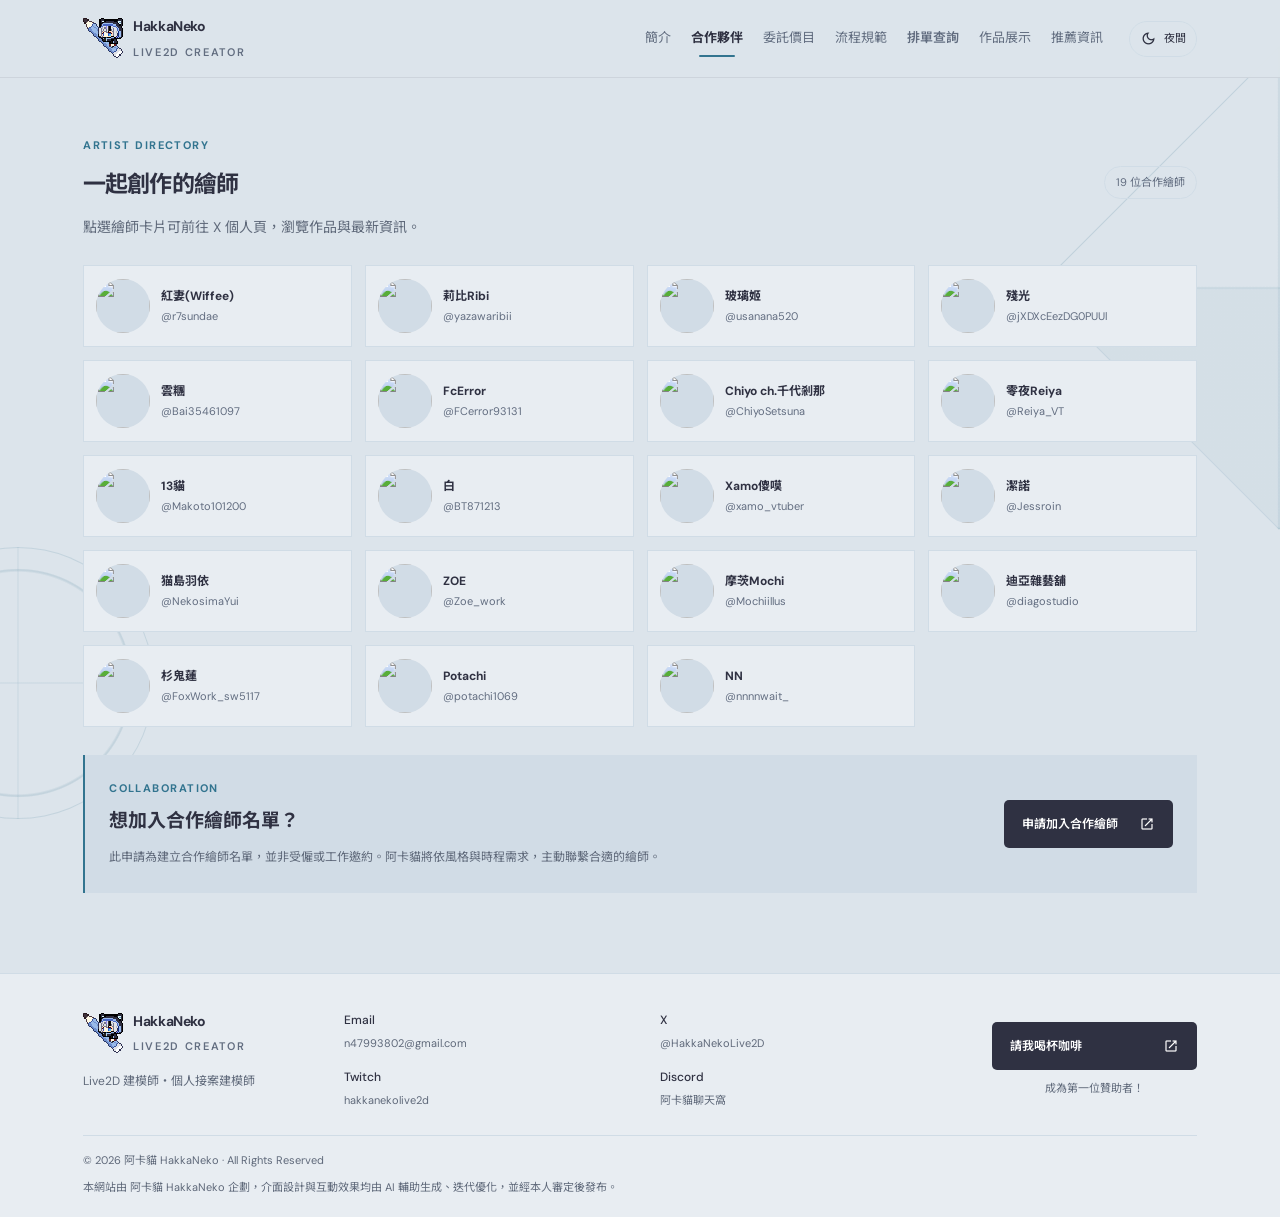
==== collab/index.html @ 4f7de503 "Add files via upload" ====
<!doctype html>
<html lang="zh-Hant">
  <head>
    <meta charset="utf-8" /><meta name="viewport" content="width=device-width, initial-scale=1" />
    <meta name="description" content="認識與阿卡貓合作的繪師，或申請加入合作繪師名單。" />
    <meta property="og:type" content="website" /><meta property="og:site_name" content="阿卡貓 HakkaNeko" /><meta property="og:locale" content="zh_TW" />
    <meta property="og:title" content="合作繪師｜阿卡貓 HakkaNeko" /><meta property="og:description" content="認識與阿卡貓合作的繪師，或申請加入合作繪師名單。" /><meta property="og:url" content="https://hakkanekolive2d.cc/collab/" />
    <meta property="og:image" content="https://hakkanekolive2d.cc/assets/images/hero-happy2024.png" /><meta property="og:image:type" content="image/png" /><meta property="og:image:width" content="965" /><meta property="og:image:height" content="1305" /><meta property="og:image:alt" content="阿卡貓 HakkaNeko 的角色插圖" />
    <meta name="twitter:card" content="summary_large_image" /><meta name="twitter:title" content="合作繪師｜阿卡貓 HakkaNeko" /><meta name="twitter:description" content="認識與阿卡貓合作的繪師，或申請加入合作繪師名單。" />
    <meta name="twitter:image" content="https://hakkanekolive2d.cc/assets/images/hero-happy2024.png" /><meta name="twitter:image:alt" content="阿卡貓 HakkaNeko 的角色插圖" />
    <link rel="icon" href="../assets/images/hakkaneko-pixel.gif" type="image/gif" />
    <title>合作繪師｜阿卡貓 HakkaNeko</title><script src="../theme-init.js?v=system-theme-follow-1"></script><link rel="stylesheet" href="../styles.css?v=fast-loader-tabs-2" /><script src="../script.js?v=system-theme-follow-1" defer></script>
  </head>
  <body>
    <div class="page-loader" data-page-loader role="status" aria-live="polite" aria-label="頁面載入中">
      <div class="page-loader-content">
        <span class="page-loader-mark" aria-hidden="true"><img class="page-loader-icon" src="../assets/images/hakkaneko-pixel.gif" alt="" /></span>
        <span class="page-loader-label" aria-hidden="true">LOADING</span>
      </div>
    </div>
    <a class="skip-link" href="#main">跳至主要內容</a>
    <header class="site-header">
      <a class="brand" href="../index.html"><img class="brand-icon" src="../assets/images/hakkaneko-pixel.gif" alt="" aria-hidden="true" /><span>HakkaNeko<small>LIVE2D CREATOR</small></span></a>
      <button class="menu-toggle" aria-label="開啟導覽選單" aria-expanded="false" aria-controls="site-nav"></button>
      <nav class="site-nav" id="site-nav" aria-label="主要導覽">
        <a href="../index.html">簡介</a><a class="current" href="index.html" aria-current="page">合作夥伴</a><a href="../pricing/">委託價目</a><a href="../process/">流程規範</a><a class="nav-schedule" href="../schedule/">排單查詢</a><a href="../works/">作品展示</a><a href="../recommend/">推薦資訊</a><button class="theme-toggle" type="button" data-theme-toggle aria-label="日夜模式" aria-pressed="false" title="切換至夜間模式"><span class="material-icon" data-theme-icon aria-hidden="true">dark_mode</span><span data-theme-label>夜間</span></button>
      </nav>
    </header>
    <main id="main">
      <h1 class="visually-hidden">合作</h1>
      <section class="page-wrap content-section collab-section">
        <div class="collab-heading">
          <div class="collab-heading-top">
            <div>
              <p class="section-kicker">ARTIST DIRECTORY</p>
              <h2 class="page-subtitle">一起創作的繪師</h2>
            </div>
            <span class="artist-count">19 位合作繪師</span>
          </div>
          <p class="page-copy">點選繪師卡片可前往 X 個人頁，瀏覽作品與最新資訊。</p>
        </div>
        <div class="artist-grid">
          <a class="artist-card" href="https://x.com/r7sundae" target="_blank" rel="noopener noreferrer" aria-label="紅妻(Wiffee)，前往 X 個人頁">
            <span class="artist-card-avatar"><img src="https://pbs.twimg.com/profile_images/1712634709900181504/xLp2LL1D_400x400.jpg" alt="" loading="lazy" decoding="async" referrerpolicy="no-referrer" /></span>
            <span class="artist-card-info"><strong>紅妻(Wiffee)</strong><small>@r7sundae</small></span>
            <span class="artist-card-arrow" aria-hidden="true"></span>
          </a>
          <a class="artist-card" href="https://x.com/yazawaribii" target="_blank" rel="noopener noreferrer" aria-label="莉比Ribi，前往 X 個人頁">
            <span class="artist-card-avatar"><img src="https://pbs.twimg.com/profile_images/2054602495230713856/1JqUDA6L_400x400.jpg" alt="" loading="lazy" decoding="async" referrerpolicy="no-referrer" /></span>
            <span class="artist-card-info"><strong>莉比Ribi</strong><small>@yazawaribii</small></span>
            <span class="artist-card-arrow" aria-hidden="true"></span>
          </a>
          <a class="artist-card" href="https://x.com/usanana520" target="_blank" rel="noopener noreferrer" aria-label="玻璃姬，前往 X 個人頁">
            <span class="artist-card-avatar"><img src="https://pbs.twimg.com/profile_images/1907104678279782400/h_Ktp8dN_400x400.jpg" alt="" loading="lazy" decoding="async" referrerpolicy="no-referrer" /></span>
            <span class="artist-card-info"><strong>玻璃姬</strong><small>@usanana520</small></span>
            <span class="artist-card-arrow" aria-hidden="true"></span>
          </a>
          <a class="artist-card" href="https://x.com/jXDXcEezDG0PUUl" target="_blank" rel="noopener noreferrer" aria-label="殘光，前往 X 個人頁">
            <span class="artist-card-avatar"><img src="https://pbs.twimg.com/profile_images/1956153505208516611/l9Cx5-e-_400x400.jpg" alt="" loading="lazy" decoding="async" referrerpolicy="no-referrer" /></span>
            <span class="artist-card-info"><strong>殘光</strong><small>@jXDXcEezDG0PUUl</small></span>
            <span class="artist-card-arrow" aria-hidden="true"></span>
          </a>
          <a class="artist-card" href="https://x.com/Bai35461097" target="_blank" rel="noopener noreferrer" aria-label="雲糰，前往 X 個人頁">
            <span class="artist-card-avatar"><img src="https://pbs.twimg.com/profile_images/2092286581680025604/jCetBn3k_400x400.jpg" alt="" loading="lazy" decoding="async" referrerpolicy="no-referrer" /></span>
            <span class="artist-card-info"><strong>雲糰</strong><small>@Bai35461097</small></span>
            <span class="artist-card-arrow" aria-hidden="true"></span>
          </a>
          <a class="artist-card" href="https://x.com/FCerror93131" target="_blank" rel="noopener noreferrer" aria-label="FcError，前往 X 個人頁">
            <span class="artist-card-avatar"><img src="https://pbs.twimg.com/profile_images/2083961446518648832/akJN0pjU_400x400.jpg" alt="" loading="lazy" decoding="async" referrerpolicy="no-referrer" /></span>
            <span class="artist-card-info"><strong>FcError</strong><small>@FCerror93131</small></span>
            <span class="artist-card-arrow" aria-hidden="true"></span>
          </a>
          <a class="artist-card" href="https://x.com/ChiyoSetsuna" target="_blank" rel="noopener noreferrer" aria-label="Chiyo ch.千代剎那，前往 X 個人頁">
            <span class="artist-card-avatar"><img src="https://pbs.twimg.com/profile_images/2024122706015510528/OZnlQlds_400x400.jpg" alt="" loading="lazy" decoding="async" referrerpolicy="no-referrer" /></span>
            <span class="artist-card-info"><strong>Chiyo ch.千代剎那</strong><small>@ChiyoSetsuna</small></span>
            <span class="artist-card-arrow" aria-hidden="true"></span>
          </a>
          <a class="artist-card" href="https://x.com/Reiya_VT" target="_blank" rel="noopener noreferrer" aria-label="零夜Reiya，前往 X 個人頁">
            <span class="artist-card-avatar"><img src="https://pbs.twimg.com/profile_images/2039380417758056448/lS0anzRt_400x400.jpg" alt="" loading="lazy" decoding="async" referrerpolicy="no-referrer" /></span>
            <span class="artist-card-info"><strong>零夜Reiya</strong><small>@Reiya_VT</small></span>
            <span class="artist-card-arrow" aria-hidden="true"></span>
          </a>
          <a class="artist-card" href="https://x.com/Makoto101200" target="_blank" rel="noopener noreferrer" aria-label="13貓，前往 X 個人頁">
            <span class="artist-card-avatar"><img src="https://pbs.twimg.com/profile_images/2033701527391768576/bwSkYb0K_400x400.jpg" alt="" loading="lazy" decoding="async" referrerpolicy="no-referrer" /></span>
            <span class="artist-card-info"><strong>13貓</strong><small>@Makoto101200</small></span>
            <span class="artist-card-arrow" aria-hidden="true"></span>
          </a>
          <a class="artist-card" href="https://x.com/BT871213" target="_blank" rel="noopener noreferrer" aria-label="白，前往 X 個人頁">
            <span class="artist-card-avatar"><img src="https://pbs.twimg.com/profile_images/2088457047998337024/HemChW_0_400x400.jpg" alt="" loading="lazy" decoding="async" referrerpolicy="no-referrer" /></span>
            <span class="artist-card-info"><strong>白</strong><small>@BT871213</small></span>
            <span class="artist-card-arrow" aria-hidden="true"></span>
          </a>
          <a class="artist-card" href="https://x.com/xamo_vtuber" target="_blank" rel="noopener noreferrer" aria-label="Xamo傻嗼，前往 X 個人頁">
            <span class="artist-card-avatar"><img src="https://pbs.twimg.com/profile_images/2039769671604617216/Jzbie_rA_400x400.jpg" alt="" loading="lazy" decoding="async" referrerpolicy="no-referrer" /></span>
            <span class="artist-card-info"><strong>Xamo傻嗼</strong><small>@xamo_vtuber</small></span>
            <span class="artist-card-arrow" aria-hidden="true"></span>
          </a>
          <a class="artist-card" href="https://x.com/Jessroin" target="_blank" rel="noopener noreferrer" aria-label="潔諾，前往 X 個人頁">
            <span class="artist-card-avatar"><img src="https://pbs.twimg.com/profile_images/2064559325260271616/Xosbh9B-_400x400.jpg" alt="" loading="lazy" decoding="async" referrerpolicy="no-referrer" /></span>
            <span class="artist-card-info"><strong>潔諾</strong><small>@Jessroin</small></span>
            <span class="artist-card-arrow" aria-hidden="true"></span>
          </a>
          <a class="artist-card" href="https://x.com/NekosimaYui" target="_blank" rel="noopener noreferrer" aria-label="猫島羽依，前往 X 個人頁">
            <span class="artist-card-avatar"><img src="https://pbs.twimg.com/profile_images/1520709406203482114/MtFH2yYA_400x400.jpg" alt="" loading="lazy" decoding="async" referrerpolicy="no-referrer" /></span>
            <span class="artist-card-info"><strong>猫島羽依</strong><small>@NekosimaYui</small></span>
            <span class="artist-card-arrow" aria-hidden="true"></span>
          </a>
          <a class="artist-card" href="https://x.com/Zoe_work" target="_blank" rel="noopener noreferrer" aria-label="ZOE，前往 X 個人頁">
            <span class="artist-card-avatar"><img src="https://pbs.twimg.com/profile_images/2089407887961677824/JjgH4k3p_400x400.jpg" alt="" loading="lazy" decoding="async" referrerpolicy="no-referrer" /></span>
            <span class="artist-card-info"><strong>ZOE</strong><small>@Zoe_work</small></span>
            <span class="artist-card-arrow" aria-hidden="true"></span>
          </a>
          <a class="artist-card" href="https://x.com/Mochiillus" target="_blank" rel="noopener noreferrer" aria-label="摩茨Mochi，前往 X 個人頁">
            <span class="artist-card-avatar"><img src="https://pbs.twimg.com/profile_images/2106701654414532608/gupZYSXX_400x400.jpg" alt="" loading="lazy" decoding="async" referrerpolicy="no-referrer" /></span>
            <span class="artist-card-info"><strong>摩茨Mochi</strong><small>@Mochiillus</small></span>
            <span class="artist-card-arrow" aria-hidden="true"></span>
          </a>
          <a class="artist-card" href="https://x.com/diagostudio" target="_blank" rel="noopener noreferrer" aria-label="迪亞雜藝舖，前往 X 個人頁">
            <span class="artist-card-avatar"><img src="https://pbs.twimg.com/profile_images/1846946796578521088/cy_ZSUMu_400x400.jpg" alt="" loading="lazy" decoding="async" referrerpolicy="no-referrer" /></span>
            <span class="artist-card-info"><strong>迪亞雜藝舖</strong><small>@diagostudio</small></span>
            <span class="artist-card-arrow" aria-hidden="true"></span>
          </a>
          <a class="artist-card" href="https://x.com/FoxWork_sw5117" target="_blank" rel="noopener noreferrer" aria-label="杉鬼蓮，前往 X 個人頁">
            <span class="artist-card-avatar"><img src="https://pbs.twimg.com/profile_images/1869350992963354624/lXjBeIuC_400x400.jpg" alt="" loading="lazy" decoding="async" referrerpolicy="no-referrer" /></span>
            <span class="artist-card-info"><strong>杉鬼蓮</strong><small>@FoxWork_sw5117</small></span>
            <span class="artist-card-arrow" aria-hidden="true"></span>
          </a>
          <a class="artist-card" href="https://x.com/potachi1069" target="_blank" rel="noopener noreferrer" aria-label="Potachi，前往 X 個人頁">
            <span class="artist-card-avatar"><img src="https://pbs.twimg.com/profile_images/2098931916766650368/BtX6fSZt_400x400.jpg" alt="" loading="lazy" decoding="async" referrerpolicy="no-referrer" /></span>
            <span class="artist-card-info"><strong>Potachi</strong><small>@potachi1069</small></span>
            <span class="artist-card-arrow" aria-hidden="true"></span>
          </a>
          <a class="artist-card" href="https://x.com/nnnnwait_" target="_blank" rel="noopener noreferrer" aria-label="NN，前往 X 個人頁">
            <span class="artist-card-avatar"><img src="https://pbs.twimg.com/profile_images/2008357888281227264/m5iGJDAJ_400x400.jpg" alt="" loading="lazy" decoding="async" referrerpolicy="no-referrer" /></span>
            <span class="artist-card-info"><strong>NN</strong><small>@nnnnwait_</small></span>
            <span class="artist-card-arrow" aria-hidden="true"></span>
          </a>
        </div>
        <div class="artist-form-note">
          <div class="artist-form-copy">
            <p class="section-kicker">COLLABORATION</p>
            <h2>想加入合作繪師名單？</h2>
            <p>此申請為建立合作繪師名單，並非受僱或工作邀約。阿卡貓將依風格與時程需求，主動聯繫合適的繪師。</p>
          </div>
          <a class="button button-primary" href="https://forms.gle/a75ybdYE3jNdeGUn9" target="_blank" rel="noopener noreferrer">申請加入合作繪師 <span class="button-arrow button-external-icon" aria-hidden="true"></span></a>
        </div>
      </section>
    </main>
    <footer class="site-footer inner-footer">
      <div class="footer-main">
        <div class="footer-identity">
          <a class="brand" href="../index.html"><img class="brand-icon" src="../assets/images/hakkaneko-pixel.gif" alt="" aria-hidden="true" /><span>HakkaNeko<small>LIVE2D CREATOR</small></span></a>
          <p class="footer-role">Live2D 建模師・個人接案建模師</p>
        </div>
        <nav class="footer-links" aria-label="社群與聯絡方式">
          <a class="footer-link" href="mailto:n47993802@gmail.com"><span>Email</span><span>n47993802@gmail.com</span></a>
          <a class="footer-link" href="https://x.com/HakkaNekoLive2D" target="_blank" rel="noopener noreferrer"><span>X</span><span>@HakkaNekoLive2D</span></a>
          <a class="footer-link" href="https://www.twitch.tv/hakkanekolive2d" target="_blank" rel="noopener noreferrer"><span>Twitch</span><span>hakkanekolive2d</span></a>
          <a class="footer-link" href="https://discord.gg/sXeKwm4Bkz" target="_blank" rel="noopener noreferrer"><span>Discord</span><span>阿卡貓聊天窩</span></a>
        </nav>
      </div>
      <div class="footer-support">
        <a class="button button-primary" href="https://ko-fi.com/hakkanekolive2d" target="_blank" rel="noopener noreferrer">請我喝杯咖啡 <span class="button-arrow button-external-icon" aria-hidden="true"></span></a>
        <p>成為第一位贊助者！</p>
      </div>
      <div class="footer-bottom">
        <small>© <span data-year></span> 阿卡貓 HakkaNeko · All Rights Reserved</small>
        <p>本網站由 阿卡貓 HakkaNeko 企劃，介面設計與互動效果均由 AI 輔助生成、迭代優化，並經本人審定後發布。</p>
      </div>
    </footer>
  </body>
</html>
---- styles.css ----
@import url("https://fonts.googleapis.com/css2?family=DM+Sans:wght@400;500;600;700&family=Noto+Sans+TC:wght@400;500;600;700;800&display=swap");
@import url("https://fonts.googleapis.com/css2?family=Material+Symbols+Outlined:opsz,wght,FILL,GRAD@20..48,400,0,0");

@property --geometry-light-angle {
  syntax: "<angle>";
  inherits: false;
  initial-value: 0deg;
}

:root {
  --font-sans: "DM Sans", "Noto Sans TC", sans-serif;
  --type-body: 15px;
  --type-copy: 14px;
  --type-ui: 13px;
  --type-small: 12px;
  --type-caption: 11px;
  --weight-regular: 400;
  --weight-medium: 500;
  --weight-semibold: 600;
  --weight-bold: 700;
  font-family: var(--font-sans);
  color: var(--ink);
  background: var(--paper);
  color-scheme: light;
  --paper: #dce4eb;
  --ink: #2f3142;
  --muted: #626d80;
  --line: #d0dce6;
  --accent: #32748f;
  --blush: #b96b88;
  --sage: #dcecf3;
  --blue: #bdeaf7;
  --lilac: #e0ddf3;
  --peach: #f4dfe8;
  --surface: #e8edf2;
  --surface-soft: #d1dce6;
  --surface-raised: #eef2f5;
  --field: #f6f8fa;
  --text-soft: #5f697a;
  --header-bg: rgba(220,228,235,.96);
  --geo-line: rgba(50,116,143,.14);
  --geo-fill: rgba(50,116,143,.045);
  --geo-glow: rgba(50,116,143,.55);
  --pixel-tone-sage: #6f8d82;
  --pixel-tone-lilac: #8984a8;
  --channel-live: #398453;
  --channel-live-ring: #3984532e;
  --channel-live-text: #28613b;
  --channel-live-border: #87b596;
  --channel-live-bg: #eaf5ed;
  --channel-offline: #858b95;
  --channel-offline-text: #626d80;
  --channel-offline-bg: #f0f2f4;
  --channel-unknown: #c18a32;
  --channel-unknown-ring: #c18a322e;
  --channel-unknown-text: #805b20;
  --channel-unknown-border: #d8b56d;
  --channel-unknown-bg: #fff6e4;
}

* { box-sizing: border-box; }
* { transition: color .22s ease, background-color .22s ease, border-color .22s ease; }
.visually-hidden { position: absolute; width: 1px; height: 1px; padding: 0; margin: -1px; overflow: hidden; clip: rect(0,0,0,0); white-space: nowrap; border: 0; }
html { overflow-x: clip; overflow-y: scroll; scroll-behavior: smooth; scroll-padding-top: 84px; }
body { position: relative; isolation: isolate; min-height: 100vh; min-height: 100svh; margin: 0; min-width: 320px; display: flex; flex-direction: column; overflow-x: clip; color: var(--ink); background: var(--paper); font-size: var(--type-body); font-weight: var(--weight-regular); line-height: 1.7; transition: color .24s ease, background-color .24s ease; }
body::before,
body::after { content: ""; position: fixed; z-index: -1; pointer-events: none; border: 1px solid var(--geo-line); }
body::before { top: 13vh; right: -170px; width: 340px; height: 340px; transform: rotate(45deg); background: linear-gradient(135deg,transparent 49.7%,var(--geo-line) 50%,transparent 50.3%),linear-gradient(45deg,transparent 49.7%,var(--geo-line) 50%,transparent 50.3%),linear-gradient(135deg,transparent 50%,var(--geo-fill) 50.2%); }
body::after { bottom: 9vh; left: -118px; width: 270px; height: 270px; border-radius: 50%; background: radial-gradient(circle,transparent 58%,var(--geo-line) 59% 59.4%,transparent 60%),linear-gradient(0deg,transparent 49.7%,var(--geo-line) 50%,transparent 50.3%),linear-gradient(90deg,transparent 49.7%,var(--geo-line) 50%,transparent 50.3%); }
@keyframes geometry-line-flow { to { --geometry-light-angle: 360deg; } }
@media (min-width: 701px) {
  :root[data-theme="night"] body::before,
  :root[data-theme="night"] body::after,
  :root[data-theme="night"] .hero-frame::after { animation: geometry-line-flow 18s linear infinite; }
  :root[data-theme="night"] body::before { border: 2px solid transparent; border-image: conic-gradient(from var(--geometry-light-angle),var(--geo-line) 0deg 304deg,var(--geo-glow) 322deg 330deg,var(--geo-line) 348deg 360deg) 1; filter: drop-shadow(0 0 5px var(--geo-glow)); }
  :root[data-theme="night"] body::after { border: 0; background: conic-gradient(from var(--geometry-light-angle),var(--geo-line) 0deg 286deg,var(--geo-glow) 302deg 338deg,var(--geo-line) 354deg 360deg); -webkit-mask: radial-gradient(circle closest-side,transparent calc(100% - 4px),#000 calc(100% - 2px),transparent 100%); mask: radial-gradient(circle closest-side,transparent calc(100% - 4px),#000 calc(100% - 2px),transparent 100%); filter: drop-shadow(0 0 11px var(--geo-glow)); animation-delay: -6s; }
  :root[data-theme="night"] .hero-frame::after { content: ""; position: absolute; inset: -2px; border: 2px solid transparent; border-image: conic-gradient(from var(--geometry-light-angle),var(--line) 0deg 304deg,var(--geo-glow) 322deg 330deg,var(--line) 348deg 360deg) 1; pointer-events: none; filter: drop-shadow(0 0 5px var(--geo-glow)); animation-delay: -12s; }
}
body.page-leaving { opacity: 0; transition: opacity .3s ease; }
.page-loader { position: fixed; z-index: 1000; inset: 0; display: grid; place-items: center; padding: 24px; color: var(--ink); background: var(--paper); opacity: 1; visibility: visible; transition: opacity .24s ease,visibility 0s linear .24s; }
.page-loader[hidden],html[data-page-loader-seen="true"] .page-loader:not([data-page-loader-wait-for]) { display: none; }
.page-loader.is-hidden { opacity: 0; visibility: hidden; pointer-events: none; }
.page-loader-content { display: grid; justify-items: center; gap: 12px; }
.page-loader-mark { position: relative; display: grid; width: 104px; height: 104px; place-items: center; }
.page-loader-mark::before { content: ""; position: absolute; inset: 0; border: 1px solid var(--line); border-top-color: var(--accent); border-radius: 50%; animation: page-loader-spin 1.2s linear infinite; }
.page-loader-icon { width: 64px; height: 64px; object-fit: contain; image-rendering: pixelated; }
.page-loader-label { color: var(--muted); font-size: var(--type-small); font-weight: var(--weight-semibold); letter-spacing: .16em; }
.page-loader-description { color: var(--text-soft); font-size: var(--type-small); text-align: center; }
@keyframes page-loader-spin { to { transform: rotate(360deg); } }
body.page-data-loading > main { visibility: hidden; }
body.page-data-ready > main { animation: content-arrive .3s cubic-bezier(.2,.8,.2,1) both; }
main { flex: 1 0 auto; }
a { color: inherit; text-decoration: none; }
button, input { font: inherit; }
button, a { -webkit-tap-highlight-color: transparent; }
::selection { background: var(--blue); color: var(--ink); }
.skip-link { position: absolute; z-index: 50; top: -100px; left: 16px; padding: 12px 16px; background: white; }
.skip-link:focus { top: 12px; }
.page-wrap { width: min(1120px, 87%); margin-inline: auto; }

.site-header { position: sticky; z-index: 30; top: 0; min-height: 78px; padding: 0 6.5%; display: flex; align-items: center; justify-content: space-between; gap: 22px; background: var(--header-bg); border-bottom: 1px solid #292b3115; backdrop-filter: blur(12px); }
.brand { display: inline-flex; align-items: center; gap: 10px; font-weight: var(--weight-bold); font-size: 14px; letter-spacing: -.03em; }
.brand-icon { width: 40px; height: 40px; flex: 0 0 auto; object-fit: contain; image-rendering: pixelated; }
.brand small { display: block; margin-top: 4px; font-size: var(--type-caption); font-weight: var(--weight-semibold); color: var(--muted); letter-spacing: .15em; }
.site-nav { margin-left: auto; display: flex; align-items: center; gap: 8px; padding: 0; border: 0; background: transparent; }
.site-nav a { position: relative; display: inline-flex; align-items: center; justify-content: center; gap: 6px; padding: 10px 6px; color: var(--muted); font-size: var(--type-ui); white-space: nowrap; transition: color .2s ease; }
.site-nav a::after { content: ""; position: absolute; left: 50%; right: 50%; bottom: 3px; height: 2px; border-radius: 2px; background: var(--accent); transition: left .25s cubic-bezier(.2,.8,.2,1),right .25s cubic-bezier(.2,.8,.2,1); }
.site-nav a:hover, .site-nav a:focus-visible { color: var(--accent); }
.site-nav a:focus-visible { outline: 2px solid var(--accent); outline-offset: 2px; }
.site-nav a.current { color: var(--ink); font-weight: var(--weight-bold); }
.site-nav a:hover::after, .site-nav a:focus-visible::after, .site-nav a.current::after { left: 22%; right: 22%; }
.site-nav .nav-schedule { padding: 10px 6px; color: var(--muted); font-weight: var(--weight-semibold); }
.site-nav .nav-schedule:hover { color: var(--accent); }
.site-nav > .theme-toggle { margin-left: 12px; }
.menu-toggle { display: none; }
.theme-toggle { min-height: 36px; padding: 6px 10px; display: inline-flex; align-items: center; gap: 7px; border: 1px solid var(--line); border-radius: 999px; color: var(--ink); background: transparent; cursor: pointer; font-size: var(--type-caption); transition: color .2s,background-color .2s,border-color .2s,transform .25s; }
.theme-toggle:hover, .theme-toggle:focus-visible { color: var(--accent); background: var(--surface); border-color: var(--accent); }
.theme-toggle:active { transform: scale(.96); }
.material-icon,
.menu-toggle::before,
.external-link-icon::before,
.button-arrow.button-external-icon::before,
.artist-card-arrow::before { font-family: "Material Symbols Outlined"; font-weight: 400; font-style: normal; font-size: 20px; line-height: 1; letter-spacing: normal; text-transform: none; white-space: nowrap; direction: ltr; font-feature-settings: "liga"; -webkit-font-feature-settings: "liga"; font-variation-settings: "FILL" 0,"wght" 400,"GRAD" 0,"opsz" 20; -webkit-font-smoothing: antialiased; }
.material-icon { display: inline-flex; align-items: center; justify-content: center; }
.theme-toggle [data-theme-icon] { font-size: 17px; line-height: 1; transition: transform .3s cubic-bezier(.2,1.5,.5,1); }
.theme-toggle:hover [data-theme-icon] { transform: rotate(-18deg) scale(1.12); }

.eyebrow { margin: 0 0 16px; color: var(--muted); font-size: var(--type-caption); font-weight: var(--weight-bold); letter-spacing: .16em; }
.live-dot { display: inline-block; width: 7px; height: 7px; margin: 0 8px 1px 0; background: #7e9a81; border-radius: 50%; box-shadow: 0 0 0 4px #7e9a8122; }
.home-hero { min-height: 600px; position: relative; display: grid; grid-template-columns: 1fr .95fr; gap: 8%; align-items: center; padding-top: 48px; padding-bottom: 77px; }
.hero-copy { position: relative; z-index: 2; padding: 24px; background: var(--surface); border: 1px solid var(--line); box-shadow: 12px 12px 0 var(--surface-soft); }
.home-hero .hero-profile-heading { max-width: 470px; margin: 0; display: flex; flex-direction: column; gap: 3px; font-size: 20px; font-weight: var(--weight-bold); line-height: 1.2; letter-spacing: 0; }
.hero-profile-role { color: var(--accent); font-size: var(--type-ui); font-weight: var(--weight-semibold); letter-spacing: .08em; }
.hero-profile-name { color: var(--ink); font-size: 32px; font-weight: var(--weight-bold); }
.hero-profile-divider { max-width: 470px; margin: 16px 0 0; border: 0; border-top: 1px solid var(--line); }
.hero-profile-copy { max-width: 470px; margin-top: 16px; }
.hero-profile-copy .lead { margin: 0; font-size: var(--type-copy); line-height: 1.9; }
.hero-profile-copy .lead + .lead { margin-top: 12px; }
.home-profile-records.content-section { padding-top: 0; padding-bottom: 78px; }
.profile-records-divider { margin: 0 0 34px; border: 0; border-top: 1px solid var(--line); }
.profile-records-grid { display: grid; grid-template-columns: repeat(2, minmax(0, 1fr)); gap: 18px; }
.profile-record-card { min-width: 0; padding: clamp(20px, 3vw, 30px); background: var(--surface); border: 1px solid var(--line); box-shadow: 8px 8px 0 var(--surface-soft); }
.profile-record-card-heading { display: flex; align-items: center; margin-bottom: 22px; }
.profile-record-overline { margin: 0 0 3px; color: var(--muted); font-size: 9px; font-weight: var(--weight-bold); letter-spacing: .14em; }
.profile-record-card-heading h3 { margin: 0; font-size: 18px; }
.learning-record-list { margin: 0; padding: 0; list-style: none; border-top: 1px solid var(--line); }
.learning-record-list li { padding: 11px 0; border-bottom: 1px solid var(--line); }
.learning-record-details { display: grid; gap: 4px; }
.learning-record-heading { min-width: 0; display: flex; align-items: baseline; justify-content: space-between; gap: 12px; }
.learning-record-course { color: var(--muted); font-size: var(--type-small); }
.learning-record-cohort { color: var(--ink); font-size: var(--type-ui); font-weight: var(--weight-semibold); text-align: right; }
.learning-record-links { display: flex; flex-wrap: wrap; gap: 4px 12px; }
.learning-record-link { width: fit-content; min-height: 32px; padding: 5px 9px; display: inline-flex; align-items: center; gap: 8px; border: 1px solid var(--line); border-radius: 4px; color: var(--text-soft); background: var(--surface-soft); font-size: var(--type-caption); line-height: 1.4; text-decoration: none; overflow-wrap: anywhere; transition: color .2s,border-color .2s,background .2s; }
.learning-record-link:hover, .learning-record-link:focus-visible { border-color: var(--accent); color: var(--ink); }
.learning-record-link span { display: inline-block; transition: transform .2s ease; }
.external-link-icon, .artist-card-arrow { width: 16px; height: 16px; flex: 0 0 auto; display: inline-flex; align-items: center; justify-content: center; font-size: 0; }
.external-link-icon::before, .button-arrow.button-external-icon::before, .artist-card-arrow::before { content: "open_in_new"; font-size: 16px; }
.learning-record-link .external-link-icon { color: var(--accent); }
.learning-record-link:hover span, .learning-record-link:focus-visible span { transform: translate(2px, -2px); }
.learning-record-link:focus-visible, .profile-achievement h4 a:focus-visible { outline: 2px solid var(--accent); outline-offset: 3px; }
.profile-achievement { min-height: 126px; margin-bottom: 18px; padding: 20px; background: var(--surface-raised); border: 1px solid var(--line); }
.profile-achievement-label { margin: 0 0 9px; color: var(--accent); font-size: 9px; font-weight: var(--weight-bold); letter-spacing: .13em; }
.profile-achievement h4 { margin: 0; font-size: 16px; line-height: 1.6; }
.profile-achievement h4 a:hover { color: var(--accent); }
.profile-achievement .external-link-icon { margin-inline-start: 3px; vertical-align: -2px; }
.profile-achievement time { display: block; margin-top: 9px; color: var(--muted); font-size: var(--type-caption); }
.profile-record-link { width: 100%; justify-content: space-between; }
h1, h2, h3, p { margin-top: 0; }
h2, h3 { font-weight: var(--weight-bold); }
h1 { margin-bottom: 0; font-size: clamp(48px, 6.2vw, 78px); font-weight: var(--weight-bold); line-height: 1.28; letter-spacing: -.08em; }
h1 em, h2 em { color: var(--accent); font-style: normal; }
.lead { max-width: 470px; margin: 22px 0 0; color: var(--text-soft); font-size: var(--type-copy); line-height: 1.9; }
.button-row { display: flex; align-items: center; gap: 24px; margin-top: 30px; }
.button { min-height: 48px; padding: 0 17px; display: inline-flex; align-items: center; justify-content: space-between; gap: 21px; border: 1px solid transparent; border-radius: 5px; font-size: var(--type-small); font-weight: var(--weight-semibold); transition: color .24s ease, background .24s ease, border-color .24s ease, box-shadow .24s ease, transform .24s cubic-bezier(.2,.8,.2,1); }
.button:hover, .button:focus-visible { transform: translateY(-2px); }
.button:not(.button-text):hover, .button:not(.button-text):focus-visible { box-shadow: 0 5px 14px #25283a1a; }
.button:active { transform: translateY(0) scale(.98); box-shadow: none; transition-duration: .1s; }
.button:focus-visible, .filter-button:focus-visible, .theme-toggle:focus-visible { outline: 2px solid var(--accent); outline-offset: 3px; }
.button-primary { color: white; background: var(--ink); }
.button-primary:hover, .button-primary:focus-visible { background: var(--accent); }
.button-light { color: var(--ink); background: var(--paper); }
.button-light:hover, .button-light:focus-visible { color: white; background: var(--accent); }
.button-arrow { min-width: 1em; display: inline-flex; align-items: center; justify-content: center; font-size: 18px; text-align: center; transition: transform .24s cubic-bezier(.2,.8,.2,1); }
.button-arrow.button-external-icon { width: 16px; height: 16px; min-width: 16px; font-size: 0; }
.button:hover .button-arrow, .button:focus-visible .button-arrow { transform: translateX(3px); }
.button-text { padding-inline: 0; }
.button-text:hover { color: var(--accent); }
.availability { display: flex; align-items: center; flex-wrap: wrap; gap: 12px; margin: 42px 0 0; color: var(--text-soft); font-size: var(--type-caption); letter-spacing: .04em; }
.availability-copy { display: inline-flex; align-items: center; flex-wrap: wrap; gap: 9px; }
.status-chip { width: fit-content; }
.status-chip strong { color: var(--ink); font-size: var(--type-caption); }
.status-chip [data-status-detail] { color: var(--text-soft); }
.status-chip:hover .status-link-arrow, .status-panel:hover .status-link-arrow { border-color: var(--accent); color: var(--accent); transform: translateX(2px); }
.status-link-arrow { min-width: 165px; min-height: 54px; margin-left: auto; padding: 0 18px; display: inline-flex; flex: 0 0 auto; align-items: center; justify-content: center; gap: 12px; border: 1px solid var(--line); border-radius: 8px; color: var(--ink); background: var(--surface-soft); font-size: var(--type-ui); font-weight: var(--weight-bold); white-space: nowrap; transition: color .2s,border-color .2s,transform .2s ease; }
.status-link-arrow > span { font-size: 20px; line-height: 1; transition: transform .2s ease; }
.status-panel:hover .status-link-arrow > span { transform: translateX(3px); }
.status-indicator { flex: 0 0 auto; width: 8px; height: 8px; background: #81a384; border-radius: 50%; box-shadow: 0 0 0 4px #81a38424; transition: background .3s ease,box-shadow .3s ease; }
.availability-social { display: flex; align-items: center; gap: 10px; padding-left: 13px; border-left: 1px solid var(--line); }
.availability-social-link { width: 20px; height: 22px; display: inline-flex; align-items: center; justify-content: center; color: var(--text-soft); text-decoration: none; transition: color .2s ease, transform .2s ease; }
.availability-social-link:hover, .availability-social-link:focus-visible { color: var(--accent); transform: translateY(-1px); }
.availability-social-link:focus-visible { outline: 2px solid var(--accent); outline-offset: 3px; }
.social-x-mark { font-family: Arial, sans-serif; font-size: 15px; font-weight: 700; line-height: 1; }
.availability-social-link svg { width: 17px; height: 17px; fill: none; stroke: currentColor; stroke-linecap: round; stroke-linejoin: round; stroke-width: 1.8; }
.twitch-live-status { display: inline-flex; align-items: center; gap: 6px; color: var(--text-soft); font-size: var(--type-caption); white-space: nowrap; }
.twitch-live-indicator { flex: 0 0 auto; width: 8px; height: 8px; background: #92939a; border-radius: 50%; transition: background .3s ease, box-shadow .3s ease; }
.twitch-live-status[data-state="online"] .twitch-live-indicator { background: #9146ff; box-shadow: 0 0 0 4px #9146ff24; }
.twitch-live-status[data-state="offline"] .twitch-live-indicator { background: #92939a; }
.twitch-live-status[data-state="error"] .twitch-live-indicator { background: #c48b49; }
.status-chip[data-state="open"] .status-indicator { animation: status-pulse 2.2s ease-out infinite; }
.status-chip[data-state="queueing"] .status-indicator { background: #c89b62; box-shadow: 0 0 0 4px #c89b6224; }
.status-chip[data-state="paused"] .status-indicator { background: #96939a; box-shadow: 0 0 0 4px #96939a24; }
.status-chip[data-state="full"] .status-indicator { background: var(--blush); box-shadow: 0 0 0 4px #b96b8824; }
.status-chip[data-state="unavailable"] .status-indicator { background: #c89b62; box-shadow: 0 0 0 4px #c89b6224; }
.hero-visual { min-height: 500px; position: relative; display: grid; place-items: center; }
.hero-frame { width: min(77%, 365px); height: auto; padding: 10px 14px; display: flex; flex-direction: column; gap: 8px; position: relative; z-index: 2; color: var(--ink); background: var(--surface); border: 1px solid var(--line); box-shadow: 18px 18px 0 var(--surface-soft); appearance: none; text-align: left; transform: rotate(1.5deg); transition: transform .55s cubic-bezier(.2,1.2,.4,1); cursor: pointer; }
.hero-frame:hover { transform: rotate(0deg) translateY(-5px); }
.hero-frame:disabled { cursor: default; }
.hero-frame:focus-visible { outline: 2px solid var(--accent); outline-offset: 5px; }
.hero-card-dialogue { position: absolute; top: -20px; left: 50%; z-index: 6; width: max-content; max-width: calc(100vw - 40px); padding: 7px 11px; border: 1px solid var(--line); color: var(--ink); background: var(--surface-soft); box-shadow: 3px 3px 0 var(--surface); font-size: var(--type-small); line-height: 1.5; white-space: nowrap; opacity: 0; visibility: hidden; transform: translate(-50%,5px); transition: opacity .2s ease,transform .2s ease,visibility .2s; pointer-events: none; }
.hero-card-dialogue.is-visible { opacity: 1; visibility: visible; transform: translate(-50%,0); }
.hero-card-dialogue::after { content: ""; position: absolute; bottom: -4px; left: 50%; width: 7px; height: 7px; border-right: 1px solid var(--line); border-bottom: 1px solid var(--line); background: var(--surface-soft); transform: translateX(-50%) rotate(45deg); }
.frame-index, .frame-caption { min-height: 25px; display: flex; align-items: center; justify-content: space-between; color: var(--muted); font-size: 9px; letter-spacing: .12em; }
.frame-index { border-bottom: 1px solid #292b311c; }
.frame-caption { border-top: 1px solid #292b311c; }
.hero-art-image { display: block; width: 100%; height: auto; animation: hero-art-float 4.8s ease-in-out infinite; }
.hero-pixel-popups { position: absolute; z-index: 3; inset: 36px 14px; pointer-events: none; }
.hero-pixel-layout { position: absolute; inset: 0; opacity: 0; }
.hero-pixel-layout--two { transform: translateY(2px) rotate(1deg); }
.hero-pixel-layout--three { transform: translateY(-2px) rotate(-.8deg); }
.hero-pixel-popup { --pixel-window-tone: var(--accent); position: absolute; width: 38px; height: 30px; border: 1px solid var(--line); background: linear-gradient(var(--pixel-window-tone),var(--pixel-window-tone)) 5px 12px/7px 1px no-repeat,linear-gradient(var(--line),var(--line)) 5px 16px/12px 1px no-repeat,linear-gradient(var(--line),var(--line)) 5px 20px/9px 1px no-repeat,var(--surface-soft); background-color: color-mix(in srgb,var(--surface-soft) 88%,var(--pixel-window-tone) 12%); box-shadow: 2px 2px 0 var(--surface); opacity: .88; transform: translateY(6px) scale(.9); }
.hero-pixel-popup::before { content: ""; position: absolute; top: 0; right: 0; left: 0; height: 6px; border-bottom: 1px solid var(--line); background: linear-gradient(var(--pixel-window-tone),var(--pixel-window-tone)) 4px 2px/2px 2px no-repeat,linear-gradient(var(--pixel-window-tone),var(--pixel-window-tone)) 8px 2px/2px 2px no-repeat,var(--surface); }
.hero-pixel-popup::after { content: attr(data-icon); position: absolute; right: 4px; bottom: 3px; color: var(--pixel-window-tone); font-family: "Material Symbols Outlined"; font-size: 10px; line-height: 1; font-feature-settings: "liga"; -webkit-font-feature-settings: "liga"; font-variation-settings: "FILL" 0,"wght" 400,"GRAD" 0,"opsz" 12; }
.hero-pixel-layout .hero-pixel-popup:nth-child(2) { --pixel-window-tone: var(--blush); }
.hero-pixel-layout .hero-pixel-popup:nth-child(3) { --pixel-window-tone: var(--pixel-tone-sage); }
.hero-pixel-layout .hero-pixel-popup:nth-child(4) { --pixel-window-tone: var(--pixel-tone-lilac); }
.hero-pixel-layout--one .hero-pixel-popup:nth-child(1) { top: 22%; left: 5%; }
.hero-pixel-layout--one .hero-pixel-popup:nth-child(2) { top: 31%; right: 7%; }
.hero-pixel-layout--one .hero-pixel-popup:nth-child(3) { top: 48%; left: 17%; }
.hero-pixel-layout--one .hero-pixel-popup:nth-child(4) { right: 5%; bottom: 18%; }
.hero-pixel-layout--two .hero-pixel-popup:nth-child(1) { top: 26%; right: 19%; }
.hero-pixel-layout--two .hero-pixel-popup:nth-child(2) { top: 41%; left: 4%; }
.hero-pixel-layout--two .hero-pixel-popup:nth-child(3) { right: 6%; bottom: 27%; }
.hero-pixel-layout--two .hero-pixel-popup:nth-child(4) { bottom: 15%; left: 22%; }
.hero-pixel-layout--three .hero-pixel-popup:nth-child(1) { top: 20%; right: 6%; }
.hero-pixel-layout--three .hero-pixel-popup:nth-child(2) { top: 40%; left: 19%; }
.hero-pixel-layout--three .hero-pixel-popup:nth-child(3) { bottom: 28%; left: 5%; }
.hero-pixel-layout--three .hero-pixel-popup:nth-child(4) { right: 20%; bottom: 13%; }
@media (prefers-reduced-motion: no-preference) {
  .hero-pixel-popups { animation: hero-art-float 4.8s ease-in-out infinite; }
  .hero-pixel-layout { animation: hero-pixel-arrangement-one 12s ease-in-out infinite; }
  .hero-pixel-layout--two { animation-name: hero-pixel-arrangement-two; animation-delay: 3.2s; }
  .hero-pixel-layout--three { animation-name: hero-pixel-arrangement-three; animation-delay: 6.8s; }
  .hero-pixel-popup { animation: hero-pixel-window-one 12s ease-in-out infinite; }
  .hero-pixel-popup:nth-child(2) { animation-name: hero-pixel-window-two; }
  .hero-pixel-popup:nth-child(3) { animation-name: hero-pixel-window-three; }
  .hero-pixel-popup:nth-child(4) { animation-name: hero-pixel-window-four; }
  .hero-pixel-layout--two .hero-pixel-popup { animation-delay: 3.2s; }
  .hero-pixel-layout--three .hero-pixel-popup { animation-delay: 6.8s; }
}
@media (prefers-reduced-motion: reduce) {
  .hero-pixel-popups { display: none; }
}
@media (max-width: 700px) {
  .hero-pixel-popups { display: none; }
}
.scroll-cue { position: absolute; left: 4%; bottom: 26px; display: flex; align-items: center; gap: 9px; color: #89858a; font-size: 9px; }
.scroll-cue span { width: 25px; height: 1px; background: var(--accent); transition: width .25s; }
.scroll-cue:hover span { width: 40px; }
.intro-band { min-height: 70px; padding: 17px 6.5%; display: flex; align-items: center; justify-content: space-between; gap: 20px; color: var(--paper); background: var(--ink); }
.intro-band p { margin: 0; font-size: 12px; }.intro-band span { color: #c5c1c7; font-size: 9px; letter-spacing: .1em; }
.home-about { padding-top: 105px; padding-bottom: 110px; display: grid; grid-template-columns: .86fr 1.14fr; gap: 0 10%; }
.section-title .eyebrow { margin-bottom: 13px; }
.section-title h2 { margin: 0; font-size: clamp(31px, 4vw, 46px); line-height: 1.48; letter-spacing: -.07em; }
.about-text { padding-top: 27px; }
.about-text .lead { margin: 0 0 14px; color: var(--ink); font-size: 15px; font-weight: 600; }
.about-text p:not(.lead) { max-width: 580px; margin: 0 0 12px; color: #747178; font-size: 11px; line-height: 2.1; }
.inline-link { display: inline-flex; align-items: center; gap: 10px; padding: 5px 0; border-bottom: 1px solid #bcb7b1; font-size: 10px; font-weight: 600; transition: color .2s ease, gap .25s ease; }
.inline-link span { color: var(--accent); transition: transform .25s cubic-bezier(.2,1.5,.5,1); }
.inline-link:hover { gap: 15px; color: var(--accent); }
.inline-link:hover span { transform: translateX(3px); }
.fact-row { grid-column: 1 / -1; display: grid; grid-template-columns: repeat(3,1fr); gap: 20px; margin-top: 43px; padding-top: 20px; border-top: 1px solid var(--line); }
.fact-row div { display: flex; flex-direction: column; gap: 5px; }.fact-row strong { font-size: 22px; letter-spacing: -.05em; }.fact-row strong span { color: var(--accent); }.fact-row div > span { color: #7b7880; font-size: 9px; }
.home-work { padding: 92px 0 82px; background: var(--surface); }
.section-heading-row { display: flex; justify-content: space-between; align-items: flex-end; gap: 24px; margin-bottom: 29px; }
.section-heading-row .inline-link { margin-bottom: 5px; }
.featured-grid { display: grid; grid-template-columns: 1.25fr 1fr; gap: 19px; }
.featured-card { height: 260px; position: relative; overflow: hidden; display: flex; align-items: flex-end; background: var(--lilac); }
.featured-card img { position: absolute; inset: 0; width: 100%; height: 100%; object-fit: cover; transition: transform .7s cubic-bezier(.2,.8,.2,1), filter .35s; }
.featured-card::after { content: ""; position: absolute; inset: 38% 0 0; background: linear-gradient(transparent,#14151bd9); }
.featured-card:hover img { transform: scale(1.06); filter: saturate(1.08); }
.featured-card > div { position: relative; z-index: 1; padding: 20px; color: white; display: flex; flex-direction: column; gap: 7px; }
.featured-card small { color: #ffffffc9; font-size: 8px; letter-spacing: .15em; }.featured-card strong { font-size: 13px; }
.card-arrow { position: absolute; z-index: 2; top: 13px; right: 13px; width: 31px; height: 31px; display: grid; place-items: center; color: var(--ink); background: var(--paper); border-radius: 50%; transition: transform .35s cubic-bezier(.2,1.5,.5,1); }
.featured-card:hover .card-arrow { transform: rotate(45deg) scale(1.1); }
.small-note { margin: 15px 0 0; color: #87838a; font-size: 9px; }.small-note a { margin-left: 6px; color: #5f5c63; text-decoration: underline; text-underline-offset: 3px; }
.home-links { display: grid; grid-template-columns: .7fr 1.3fr; gap: 10%; padding-top: 105px; padding-bottom: 105px; }
.home-links .section-title h2 { font-size: 34px; }
.explore-list { border-top: 1px solid var(--line); }
.explore-list a { min-height: 62px; display: grid; grid-template-columns: 1fr 1fr 18px; align-items: center; gap: 12px; border-bottom: 1px solid var(--line); transition: padding .3s cubic-bezier(.2,1,.3,1), color .2s; }
.explore-list a:hover { padding-inline: 9px; color: var(--accent); }
.explore-list span { color: #8a858c; font-size: 8px; letter-spacing: .1em; }.explore-list strong { font-size: 12px; }.explore-list b { font-weight: 400; transition: transform .25s; }.explore-list a:hover b { transform: translate(3px,-3px); }
.home-contact { padding: 72px 0; color: var(--paper); background: var(--ink); }
.contact-cta { display: flex; justify-content: space-between; align-items: center; gap: 30px; }
.contact-cta .eyebrow { color: #c7dbe7; }.contact-cta h2 { margin: 0; font-size: clamp(32px,4vw,46px); line-height: 1.5; letter-spacing: -.07em; }.contact-cta h2 em { color: var(--blush); }
.site-footer { margin-top: auto; padding: 36px 6.5% 20px; display: grid; grid-template-columns: minmax(0,1fr) 205px; gap: 25px 38px; border-top: 1px solid var(--line); background: var(--surface); }
.footer-main { min-width: 0; display: grid; grid-template-columns: minmax(180px,.55fr) minmax(0,1.45fr); align-items: start; gap: 30px; }
.footer-role { margin: 10px 0 0; color: var(--text-soft); font-size: var(--type-small); }
.footer-links { display: grid; grid-template-columns: repeat(2,minmax(0,1fr)); gap: 14px 22px; }
.footer-link { min-width: 0; display: flex; flex-direction: column; gap: 4px; color: var(--ink); font-size: var(--type-small); transition: color .2s; }
.footer-link > span:first-child { font-weight: var(--weight-medium); }
.footer-link:hover, .footer-link:focus-visible { color: var(--accent); }
.footer-link span:last-child { color: var(--text-soft); font-size: var(--type-caption); overflow-wrap: anywhere; }
.footer-link:hover span:last-child { color: inherit; }
.footer-support { align-self: center; text-align: center; }
.footer-support .button { width: 100%; justify-content: space-between; gap: 10px; }
.footer-support p { margin: 9px 0 0; color: var(--text-soft); font-size: var(--type-caption); }
.footer-bottom { grid-column: 1 / -1; display: grid; gap: 7px; padding-top: 15px; border-top: 1px solid var(--line); }
.footer-bottom small, .footer-bottom p { margin: 0; color: var(--text-soft); font-size: var(--type-caption); line-height: 1.8; }

/* Shared page components */
.content-section { padding: 58px 0 80px; }
.content-section + .content-section { padding-top: 0; }
.local-page-layout { width: min(1120px, 87%); margin-inline: auto; padding-block: 58px 80px; display: grid; grid-template-columns: 180px minmax(0, 1fr); align-items: start; gap: clamp(28px, 5vw, 64px); }
.local-page-nav { position: sticky; top: 104px; display: grid; gap: 5px; padding-left: 12px; border-left: 1px solid var(--line); }
.local-page-nav-heading { margin: 0 0 5px; padding: 0 12px; color: var(--muted); font-size: var(--type-caption); font-weight: var(--weight-bold); letter-spacing: .08em; }
.local-page-nav-tabs { display: grid; gap: 5px; }
.local-page-nav [role="tab"] { width: 100%; margin-left: -13px; padding: 11px 12px; border: 0; border-left: 2px solid transparent; color: var(--text-soft); background: transparent; font: inherit; font-size: var(--type-small); text-align: left; cursor: pointer; transition: color .2s ease, background .2s ease, border-color .2s ease; }
.local-page-nav [role="tab"]:hover, .local-page-nav [role="tab"]:focus-visible, .local-page-nav [role="tab"][aria-selected="true"] { border-left-color: var(--accent); color: var(--ink); background: var(--surface-soft); }
.local-page-nav [role="tab"]:focus-visible { outline: 2px solid var(--accent); outline-offset: 3px; }
.local-page-content { min-width: 0; display: grid; gap: 48px; }
.recommend-page-content > .local-page-section { grid-area: 1 / 1; }
.content-load-warning { margin: 12px 0 0; padding: 12px 14px; border-left: 2px solid var(--accent); background: var(--surface); color: var(--text-soft); font-size: var(--type-small); line-height: 1.7; }
.local-page-section { min-width: 0; scroll-margin-top: 100px; }
.local-page-section + .local-page-section { padding-top: 32px; border-top: 1px solid var(--line); }
.local-page-layout .local-page-section { padding-top: 0; border-top: 0; }
.works-content { gap: 24px; }
.tab-panel-enter { animation: content-arrive .36s ease both; }
.local-page-section.tab-panel-exit { pointer-events: none; animation: content-leave .36s ease both; }
.recommend-page-content > .local-page-section.tab-panel-enter { animation-duration: .24s; animation-timing-function: cubic-bezier(.2,.8,.2,1); }
.work-category-enter { animation: content-arrive .65s cubic-bezier(.2,.8,.2,1) both; }
.local-page-section .section-kicker { margin-bottom: 12px; }
.pricing-layout { display: grid; grid-template-columns: 150px minmax(0, 1fr); align-items: start; gap: clamp(22px, 4vw, 48px); }
.pricing-main-content { min-width: 0; }
.pricing-page-heading { margin-bottom: 22px; }
.pricing-page-heading .page-subtitle { margin-bottom: 7px; }
.pricing-page-heading .page-copy { margin: 0; }
.pricing-main-content > .status-panel { margin-top: 0; }
.pricing-layout .local-page-nav { top: 104px; }
.pricing-layout .calculator-groups { display: grid; }
.pricing-layout .pricing-service-panel { grid-area: 1 / 1; min-width: 0; }
.pricing-layout .pricing-service-panel.tab-panel-exit { pointer-events: none; animation: content-leave .36s ease both; }
.pricing-service-panel > .plan-comparison { margin-bottom: 16px; }
.section-kicker { margin: 0 0 18px; color: var(--accent); font-size: var(--type-caption); font-weight: var(--weight-bold); letter-spacing: .13em; }
.page-copy { max-width: 760px; color: var(--text-soft); font-size: var(--type-copy); line-height: 1.9; }
.notice-box { margin-top: 25px; padding: 17px 19px; border-left: 2px solid var(--accent); background: var(--surface); color: var(--text-soft); font-size: var(--type-small); line-height: 1.8; }
.page-subtitle { margin: 0 0 22px; font-size: 23px; font-weight: var(--weight-bold); letter-spacing: -.04em; }
.timeline { max-width: 790px; border-top: 1px solid var(--line); }
.timeline-row { display: grid; grid-template-columns: 110px 1fr; gap: 20px; padding: 20px 0; border-bottom: 1px solid var(--line); }
.timeline-row strong { color: var(--accent); font-size: var(--type-small); }.timeline-row div { color: var(--text-soft); font-size: var(--type-small); line-height: 1.85; }.timeline-row b { display: block; margin-bottom: 4px; color: var(--ink); font-size: var(--type-ui); }
.art-placeholder { min-height: 230px; display: grid; place-items: center; align-content: center; gap: 8px; background: var(--surface); border: 1px dashed var(--line); color: #65616a; text-align: center; }
.art-placeholder strong { font-size: var(--type-ui); }.art-placeholder small { color: var(--muted); font-size: var(--type-caption); }
.work-group-list { display: grid; gap: 44px; }
.work-group { scroll-margin-top: 100px; }
.work-group[hidden] { display: none !important; }
.work-group-heading { display: flex; align-items: center; justify-content: space-between; gap: 16px; margin-bottom: 18px; padding-bottom: 11px; border-bottom: 1px solid var(--line); }
.work-group-title { margin: 0; font-size: clamp(20px,2.2vw,26px); }
.work-group-count { flex: 0 0 auto; color: var(--muted); font-size: var(--type-caption); }
.work-group-actions { display: flex; align-items: center; gap: 14px; }
.work-group-pager { display: flex; align-items: center; gap: 8px; }
.work-group-pager[hidden] { display: none !important; }
.work-pager-button { display: grid; width: 34px; height: 34px; place-items: center; border: 1px solid var(--line); color: var(--ink); background: var(--surface); cursor: pointer; font-family: "Material Symbols Outlined"; font-size: 20px; font-feature-settings: "liga"; -webkit-font-feature-settings: "liga"; font-variation-settings: "FILL" 0,"wght" 400,"GRAD" 0,"opsz" 20; }
.work-pager-button:disabled { opacity: .4; cursor: not-allowed; }
.work-page-indicator { min-width: 38px; color: var(--muted); font-size: var(--type-caption); text-align: center; }
.work-grid { display: grid; grid-template-columns: repeat(3,1fr); gap: 25px 18px; }
.work-item { min-width: 0; }
.work-item[hidden] { display: none !important; }
.work-item a { display: block; }
.work-thumb { aspect-ratio: 4 / 3; position: relative; overflow: hidden; background: var(--surface-soft); }
.work-media-link,
.work-media-button { position: relative; display: block; width: 100%; height: 100%; overflow: hidden; }
.work-media-button { padding: 0; border: 0; color: inherit; background: transparent; cursor: zoom-in; }
.work-media-link:focus-visible,
.work-media-button:focus-visible { outline: 2px solid var(--accent); outline-offset: -3px; }
.work-thumb img { width: 100%; height: 100%; object-fit: cover; transition: transform .65s cubic-bezier(.2,.8,.2,1); }
.work-item a:hover img { transform: scale(1.06); }
.work-item small { display: block; margin: 13px 0 5px; color: var(--muted); font-size: var(--type-caption); letter-spacing: .12em; }
.work-item h2 { margin: 0 0 5px; font-size: 15px; font-weight: var(--weight-bold); }.work-item p { margin: 0; color: var(--text-soft); font-size: var(--type-small); line-height: 1.8; }
.work-tags { display: flex; flex-wrap: wrap; gap: 6px; margin-top: 9px; }
.work-tags span { padding: 3px 8px; border: 1px solid var(--line); border-radius: 999px; color: var(--text-soft); font-size: var(--type-caption); line-height: 1.5; }
.scroll-reveal { opacity: 1; transform: none; scale: 1; }
.scroll-reveal.is-revealing { animation: scroll-reveal-in .6s ease var(--reveal-delay, 0ms) both; }
@keyframes scroll-reveal-in {
  from { opacity: .72; }
  to { opacity: 1; }
}
@media (prefers-reduced-motion: no-preference) {
  .home-hero .hero-frame.is-bouncing { animation: hero-card-hop .62s cubic-bezier(.2,.8,.2,1); }
  .home-hero > .hero-copy > *,
  main > .content-section > * {
    animation: content-arrive .68s cubic-bezier(.2,.8,.2,1) both;
  }
  .home-hero > .hero-copy > :nth-child(2),
  main > .content-section > :nth-child(2) { animation-delay: 70ms; }
  .home-hero > .hero-copy > :nth-child(3),
  main > .content-section > :nth-child(3) { animation-delay: 140ms; }
  .home-hero > .hero-copy > :nth-child(4),
  main > .content-section > :nth-child(4) { animation-delay: 210ms; }
  .home-hero > .hero-copy > :nth-child(5),
  main > .content-section > :nth-child(5) { animation-delay: 280ms; }
  .home-hero > .hero-visual { animation: content-arrive .74s cubic-bezier(.2,.8,.2,1) 100ms both; }
  .home-hero .hero-frame { animation: hero-frame-arrive .76s cubic-bezier(.2,.8,.2,1) 120ms both; }
  main > .content-section:nth-of-type(n + 2) > * { animation-delay: 120ms; }
  main > .content-section:nth-of-type(n + 2) > :nth-child(2) { animation-delay: 190ms; }
  main > .content-section:nth-of-type(n + 2) > :nth-child(3) { animation-delay: 260ms; }
  main > .content-section:nth-of-type(n + 2) > :nth-child(4) { animation-delay: 330ms; }
  .site-footer { animation: content-arrive .68s cubic-bezier(.2,.8,.2,1) 220ms both; }
}
.filter-row { display: flex; flex-wrap: wrap; gap: 8px; margin: 0 0 24px; }
.filter-button { min-height: 40px; padding: 9px 15px; border: 1px solid #cbc6bf; border-radius: 999px; background: transparent; color: var(--text-soft); cursor: pointer; font-size: var(--type-caption); transition: background .22s,color .22s,border-color .22s,box-shadow .22s,transform .25s cubic-bezier(.2,1.4,.4,1); }
.filter-button:hover { transform: translateY(-2px); }.filter-button:active { transform: translateY(0) scale(.97); }.filter-button.active,.filter-button:hover { color: white; background: var(--ink); border-color: var(--ink); box-shadow: 0 4px 12px #292b3118; }
.work-item[hidden] { display: none; }
.action-card { padding: 25px; display: flex; align-items: center; justify-content: space-between; gap: 20px; background: var(--surface-soft); }
.action-card h2 { margin: 0 0 7px; font-size: 17px; font-weight: var(--weight-bold); }.action-card p { margin: 0; color: var(--text-soft); font-size: var(--type-small); }
.button-outline { color: var(--ink); border-color: #aaa6a0; white-space: nowrap; }.button-outline:hover { color: white; background: var(--ink); }
.collab-heading { margin-bottom: 25px; }
.collab-heading-top { display: flex; align-items: flex-end; justify-content: space-between; gap: 18px; }
.collab-heading .section-kicker { margin-bottom: 10px; }
.collab-heading .page-subtitle { margin-bottom: 0; }
.collab-heading .page-copy { margin: 10px 0 0; }
.artist-count { flex: 0 0 auto; margin-bottom: 5px; padding: 6px 11px; border: 1px solid var(--line); border-radius: 999px; color: var(--muted); font-size: var(--type-caption); }
.artist-grid { display: grid; grid-template-columns: repeat(4, minmax(0, 1fr)); gap: 13px; }
.artist-card { min-width: 0; min-height: 82px; display: flex; align-items: center; gap: 11px; padding: 12px; color: var(--ink); background: var(--surface); border: 1px solid var(--line); transition: transform .25s cubic-bezier(.2,.8,.2,1), border-color .22s, box-shadow .25s; }
.artist-card:hover, .artist-card:focus-visible { transform: translateY(-3px); border-color: var(--accent); box-shadow: 0 7px 18px #22283a1a; }
.artist-card:focus-visible { outline: 2px solid var(--accent); outline-offset: 3px; }
.artist-card-avatar { width: 54px; height: 54px; flex: 0 0 auto; overflow: hidden; border-radius: 50%; background: var(--surface-soft); }
.artist-card-avatar img { display: block; width: 100%; height: 100%; object-fit: cover; }
.artist-avatar-fallback { display: grid; place-items: center; color: var(--accent); font-size: 20px; font-weight: var(--weight-bold); }
.artist-card-info { min-width: 0; display: grid; flex: 1; gap: 3px; }
.artist-card-info strong { font-size: var(--type-small); line-height: 1.45; overflow-wrap: anywhere; }
.artist-card-info small { color: var(--muted); font-size: var(--type-caption); line-height: 1.4; overflow-wrap: anywhere; }
.artist-card-arrow { display: none; }
.artist-form-note,
.channel-submit-note { margin-top: 28px; padding: 24px; display: flex; align-items: center; justify-content: space-between; gap: 24px; border-left: 2px solid var(--accent); background: var(--surface-soft); }
.artist-form-copy .section-kicker { margin-bottom: 7px; }
.artist-form-note h2, .artist-form-note h3, .channel-submit-note h3 { margin: 0 0 9px; font-size: 19px; font-weight: var(--weight-bold); }
.artist-form-note p:not(.section-kicker), .channel-submit-note p { max-width: 650px; margin: 0; color: var(--text-soft); font-size: var(--type-small); line-height: 1.85; }
.artist-form-note > .button, .artist-form-action { flex: 0 0 auto; }
.artist-form-action { width: min(100%, 245px); display: grid; gap: 12px; }
.artist-form-action .button { width: 100%; }
.fanart-submission-rules { display: grid; gap: 6px; margin: 0 0 14px; padding-inline-start: 20px; color: var(--text-soft); font-size: var(--type-small); line-height: 1.8; }
.channel-submit-note { margin-top: 22px; }
.channel-submit-copy { min-width: 0; }
.channel-submit-note .button { flex: 0 0 auto; }
.calculator { display: grid; grid-template-columns: 1.1fr .9fr; gap: 8%; align-items: start; }
.calculator-groups { border-top: 1px solid var(--line); }
.choice-group { margin: 0; padding: 20px 0; border: 0; border-bottom: 1px solid var(--line); }
.choice-group legend { width: 100%; margin-bottom: 13px; font-size: var(--type-ui); font-weight: var(--weight-bold); }
.choice-group legend span { margin-right: 10px; color: var(--accent); font-size: var(--type-caption); }
.choice-row { display: flex; align-items: center; gap: 10px; padding: 11px; border: 1px solid transparent; cursor: pointer; font-size: var(--type-small); }
.choice-row:has(input:checked) { border-color: #9bcfe0; background: #e8f6fb; }
.choice-row input { accent-color: var(--accent); }.choice-row small { margin-left: auto; color: var(--muted); text-align: right; font-size: var(--type-caption); }
.calculator .choice-row .choice-plan-name { flex: 0 0 86px; }
.calculator .choice-row .choice-plan-name [data-model-plan-price] { display: block; max-width: none; margin: 2px 0 0; color: var(--accent); text-align: left; white-space: nowrap; }
.summary-card { padding: 24px; background: var(--surface); }
.summary-card .eyebrow { margin-bottom: 8px; }.summary-card h2 { margin: 0 0 16px; font-size: 19px; }
.commission-id { display: flex; justify-content: space-between; align-items: center; gap: 10px; padding: 7px 0; border-top: 1px solid var(--line); color: var(--text-soft); font-size: var(--type-caption); }
.commission-id code { color: var(--ink); font-family: ui-monospace, Consolas, monospace; font-size: 12px; font-weight: var(--weight-semibold); text-align: right; overflow-wrap: anywhere; }
.summary-list { margin: 0; padding: 14px 0; list-style: none; }
.summary-list li { display: flex; justify-content: space-between; gap: 15px; padding: 6px 0; font-size: var(--type-small); }.summary-list li span:last-child { color: var(--text-soft); }
.summary-total { display: flex; justify-content: space-between; padding: 15px 0; font-size: var(--type-small); }.summary-total strong { display: inline-block; color: var(--accent); font-size: 16px; }
@media (prefers-reduced-motion: reduce) {
  .summary-total strong.is-updating { outline: 2px solid var(--accent); outline-offset: 3px; }
}
.summary-card .button { width: 100%; }
.quote-header { flex: 0 0 auto; }
.summary-scroll { min-height: 0; flex: 1 1 auto; overflow-y: auto; overscroll-behavior: contain; scrollbar-width: thin; border-block: 1px solid var(--line); }
.quote-note { flex: 0 0 auto; margin: 12px 0 0; color: var(--text-soft); font-size: var(--type-caption); line-height: 1.8; }
.quote-actions { display: grid; flex: 0 0 auto; gap: 9px; margin-top: 12px; }
.calculator { grid-template-columns: minmax(0, 1.15fr) minmax(300px, .85fr); gap: 6%; }
.calculator-groups { min-width: 0; }
.calculator .choice-group { padding: 22px 0; }
.calculator .choice-group legend { font-size: 14px; }
.plan-comparison { margin-bottom: 14px; border: 1px solid var(--line); background: var(--surface); }
.plan-comparison > summary { min-height: 52px; padding: 12px 16px; display: flex; align-items: center; justify-content: space-between; gap: 12px; cursor: pointer; font-size: var(--type-small); font-weight: var(--weight-semibold); list-style: none; }
.plan-comparison > summary::-webkit-details-marker { display: none; }
.plan-comparison > summary > span:first-child { display: flex; align-items: baseline; flex-wrap: wrap; gap: 7px; }
.plan-comparison > summary small { color: var(--muted); font-size: var(--type-caption); font-weight: var(--weight-regular); }
.plan-comparison-icon { color: var(--accent); font-size: 20px; transition: transform .2s ease; }
.plan-comparison[open] .plan-comparison-icon { transform: rotate(45deg); }
.plan-comparison-content { padding: 12px 14px 14px; border-top: 1px solid var(--line); }
.plan-comparison-scroll { overflow-x: auto; scrollbar-width: thin; }
.plan-comparison-table { width: 100%; min-width: 540px; border-collapse: collapse; font-size: var(--type-caption); line-height: 1.6; }
.plan-comparison-table th, .plan-comparison-table td { padding: 9px 8px; border-bottom: 1px solid var(--line); text-align: center; vertical-align: top; }
.plan-comparison-table thead th { color: var(--accent); background: var(--surface-soft); font-weight: var(--weight-semibold); }
.plan-comparison-table th:first-child { width: 106px; text-align: left; }
.plan-comparison-table tbody th { color: var(--text-soft); font-weight: var(--weight-medium); }
.plan-comparison-table .plan-comparison-price { color: var(--accent); font-weight: var(--weight-bold); }
.plan-comparison-content > p { margin: 10px 0 0; color: var(--text-soft); font-size: var(--type-caption); line-height: 1.7; }
.calculator-selection-flow { margin-bottom: 20px; padding: 0 16px; border: 1px solid var(--line); background: var(--surface); }
.calculator-selection-flow .choice-group { padding: 18px 0; }
.calculator-selection-flow .calculator-branch { border: 0; }
.calculator-selection-flow #model-options .choice-group:last-child,
.calculator-selection-flow #animation-options .choice-group { border-bottom: 0; }
.calculator-selection-flow .choice-row { position: relative; z-index: 0; }
.calculator-selection-flow .choice-row:hover,
.calculator-selection-flow .choice-row:focus-within { z-index: 2; }
.calculator-selection-flow .choice-card-group { display: grid; grid-template-columns: repeat(3, minmax(0, 1fr)); gap: 11px; }
.calculator-selection-flow .choice-card-group-two { grid-template-columns: repeat(2, minmax(0, 1fr)); }
.calculator-selection-flow .choice-card-group > legend { grid-column: 1 / -1; margin-bottom: 0; }
.calculator-selection-flow .choice-card {
  min-width: 0;
  min-height: 164px;
  display: flex;
  align-items: center;
  justify-content: center;
  flex-direction: column;
  gap: 8px;
  padding: 20px 13px;
  border: 1px solid var(--line);
  border-radius: 15px;
  background: var(--surface);
  isolation: isolate;
  overflow: hidden;
  text-align: center;
  transition: border-color .18s ease, background-color .18s ease, box-shadow .18s ease, transform .22s cubic-bezier(.2,.8,.2,1);
}
.calculator-selection-flow .choice-card::before {
  position: absolute;
  z-index: 1;
  top: -35%;
  bottom: -35%;
  left: -80%;
  width: 52%;
  background: linear-gradient(105deg, transparent 10%, #ffffff08 35%, #ffffff75 50%, #ffffff08 65%, transparent 90%);
  content: "";
  pointer-events: none;
  transform: skewX(-18deg);
}
.calculator-selection-flow .choice-card:has(input:checked) {
  border-color: var(--accent);
  background: var(--surface-soft);
  box-shadow: inset 0 0 0 1px var(--accent);
}
.calculator-selection-flow .choice-card:hover,
.calculator-selection-flow .choice-card:focus-within { transform: translateY(-3px); box-shadow: 0 10px 22px #10131c35; }
.calculator-selection-flow .choice-card:active { animation: choice-card-tap .38s cubic-bezier(.2,.8,.2,1); }
.calculator-selection-flow .choice-card:hover::before,
.calculator-selection-flow .choice-card:focus-within::before { animation: choice-card-shine .72s ease-out; }
.calculator-selection-flow .choice-card:focus-within { outline: 2px solid var(--accent); outline-offset: 2px; }
.calculator-selection-flow .choice-card input { position: absolute; z-index: 2; top: 13px; left: 13px; margin: 0; }
.calculator-selection-flow .choice-card-title,
.calculator-selection-flow .choice-plan-name { position: relative; z-index: 2; min-width: 0; font-size: var(--type-small); font-weight: var(--weight-bold); line-height: 1.45; }
.calculator-selection-flow .choice-card-summary { position: relative; z-index: 2; max-width: 100%; color: var(--text-soft); font-size: var(--type-caption); line-height: 1.55; }
.calculator-selection-flow .choice-plan-card { min-height: 190px; }
.calculator-selection-flow .choice-plan-name { flex: 0 0 auto; display: grid; gap: 8px; }
.calculator-selection-flow .choice-plan-name [data-model-plan-price] {
  display: block;
  max-width: none;
  margin: 0;
  padding: 0;
  background: transparent;
  color: var(--accent);
  text-align: center;
  white-space: nowrap;
  font-size: 17px;
  font-weight: var(--weight-bold);
}
.calculator-selection-flow .choice-card > small {
  position: absolute;
  z-index: 3;
  inset: 0;
  max-width: none;
  display: flex;
  flex-direction: column;
  justify-content: center;
  gap: 9px;
  margin: 0;
  padding: 19px 16px;
  border: 1px solid var(--accent);
  border-radius: inherit;
  background: var(--paper);
  box-shadow: 0 8px 20px #10131c30;
  color: var(--text-soft);
  text-align: left;
  line-height: 1.75;
  opacity: 0;
  pointer-events: none;
  transform: translateY(3px);
  transition: opacity .16s ease, transform .16s ease;
}
.calculator-selection-flow .choice-card > small strong { color: var(--accent); font-size: var(--type-small); }
.calculator-selection-flow .choice-card:hover > small,
.calculator-selection-flow .choice-card:focus-within > small { opacity: 1; transform: translateY(0); }
#model-options .choice-card-group:has([data-model-plan-option="standard"]:not([hidden])):not(:has([data-model-plan-option="professional"]:not([hidden]))):not(:has([data-model-plan-option="top"]:not([hidden]))) {
  grid-template-columns: minmax(0, 250px);
  justify-content: center;
}
.calculator .choice-row { align-items: flex-start; font-size: 13px; line-height: 1.6; }
.calculator-selection-flow .choice-card { align-items: center; padding: 20px 13px; }
.calculator .choice-row input { flex: 0 0 auto; margin-top: 4px; }
.calculator .choice-row small { max-width: 39%; font-size: var(--type-caption); line-height: 1.6; }
.calculator .calculator-selection-flow .choice-card input { margin-top: 0; }
.calculator .calculator-selection-flow .choice-card > small { max-width: none; margin: 0; text-align: left; }
@media (max-width: 700px) {
  .calculator-selection-flow .choice-card-group:not(.choice-card-group-two) { grid-template-columns: repeat(2, minmax(0, 1fr)); }
}
@media (hover: none), (pointer: coarse) {
  .calculator-selection-flow .choice-card { min-height: 190px; }
  .calculator .calculator-selection-flow .choice-card > small {
    position: static;
    max-width: none;
    display: block;
    margin: 0;
    padding: 0;
    border: 0;
    border-radius: 0;
    background: transparent;
    box-shadow: none;
    text-align: center;
    opacity: 1;
    pointer-events: auto;
    transform: none;
  }
}
.calculator-branch { border-bottom: 1px solid var(--line); }
.quantity-options { display: grid; grid-template-columns: repeat(3, minmax(0, 1fr)); gap: 10px; }
.animation-quantity-options { display: grid; grid-template-columns: repeat(2, minmax(0, 1fr)); gap: 10px; }
.quantity-option { display: grid; grid-template-columns: minmax(0, 1fr); align-content: space-between; gap: 10px; min-width: 0; min-height: 114px; padding: 12px; border: 1px solid var(--line); font-size: var(--type-small); }
.quantity-option label { display: grid; gap: 3px; min-width: 0; cursor: pointer; }
.quantity-option label small, .field-note { color: var(--text-soft); font-size: var(--type-caption); line-height: 1.7; }
.quantity-option input, .form-field-row > input, .text-field textarea { width: 100%; min-width: 0; padding: 9px 10px; border: 1px solid #b9cbd7; border-radius: 2px; background: var(--field); color: var(--ink); font: inherit; }
.quantity-option input { text-align: center; }
.quantity-stepper { min-width: 0; height: 36px; display: flex; align-items: center; justify-content: flex-end; gap: 7px; }
.quantity-stepper input[type="number"] { width: 24px; height: 32px; flex: 0 0 24px; padding: 0; border: 0; border-radius: 2px; background: transparent; color: var(--ink); font-weight: var(--weight-bold); appearance: textfield; }
.quantity-stepper input[type="number"]::-webkit-inner-spin-button,
.quantity-stepper input[type="number"]::-webkit-outer-spin-button { margin: 0; -webkit-appearance: none; }
.quantity-stepper input[type="number"]:focus-visible { outline: 2px solid var(--accent); outline-offset: 2px; }
.quantity-step-button { width: 32px; height: 32px; flex: 0 0 32px; display: grid; place-items: center; padding: 0; border: 1px solid var(--line); border-radius: 50%; background: transparent; color: var(--muted); cursor: pointer; font-size: 17px; font-weight: var(--weight-medium); line-height: 1; transition: color .2s ease, background-color .2s ease, border-color .2s ease, transform .2s ease; }
.quantity-step-button:hover, .quantity-step-button:focus-visible { border-color: var(--accent); color: var(--accent); background: var(--surface); }
.quantity-step-button:focus-visible { outline: 2px solid var(--accent); outline-offset: 2px; }
.quantity-step-button:active { transform: scale(.94); }
.quantity-option input[aria-invalid="true"], .form-field-row > input[aria-invalid="true"] { border-color: #b45656; outline: 1px solid #b45656; }
.toggle-options { display: grid; grid-template-columns: repeat(2, minmax(0, 1fr)); gap: 8px; }
.toggle-option { display: flex; align-items: flex-start; gap: 9px; min-width: 0; padding: 9px 10px; border: 1px solid var(--line); font-size: var(--type-small); line-height: 1.6; cursor: pointer; }
.toggle-option-rush { border-color: transparent; }
.toggle-option input { flex: 0 0 auto; margin-top: 4px; accent-color: var(--accent); }
.toggle-option span { flex: 1; min-width: 0; }
.toggle-option small { margin-left: auto; color: var(--text-soft); font-size: var(--type-caption); white-space: nowrap; }
.toggle-option.is-disabled { cursor: not-allowed; opacity: .55; }
.form-field-row { display: grid; grid-template-columns: minmax(0, 1fr) minmax(92px, 150px); align-items: center; gap: 14px; padding: 9px 11px; font-size: var(--type-small); }
.form-field-row.quantity-option { grid-template-columns: minmax(0, 1fr); align-items: stretch; align-content: space-between; gap: 10px; min-width: 0; min-height: 114px; padding: 12px; border: 1px solid var(--line); }
.text-field { display: grid; gap: 7px; padding: 10px 11px; font-size: var(--type-small); line-height: 1.6; }
.text-field textarea { resize: vertical; min-height: 76px; }
.field-note { margin: 9px 11px 0; }
.rush-date-field { margin-top: 4px; }
.summary-card { position: sticky; top: calc(78px + 16px); height: calc(100vh - 110px); display: flex; flex-direction: column; gap: 12px; overflow: hidden; }
.quote-card { min-height: 0; flex: 1 1 auto; display: flex; flex-direction: column; overflow: hidden; padding: 20px; background: var(--paper); }
.quote-card .eyebrow { font-size: var(--type-caption); letter-spacing: .13em; }
.commission-id { font-size: var(--type-caption); }
.commission-id code { font-size: var(--type-caption); }
.summary-list li { align-items: flex-start; font-size: var(--type-small); line-height: 1.65; }
.summary-list li span:first-child { flex: 0 0 34%; color: var(--text-soft); }
.summary-list li span:last-child { max-width: 66%; color: var(--ink); text-align: right; overflow-wrap: anywhere; }
.summary-total { align-items: flex-start; gap: 12px; font-size: var(--type-small); }
.summary-total strong { text-align: right; font-size: 18px; line-height: 1.5; }
.quote-download:not(:disabled):hover .button-arrow,
.quote-download:not(:disabled):focus-visible .button-arrow { transform: translateY(3px); }
.quote-download:disabled { opacity: .52; cursor: not-allowed; transform: none; }
.quote-status { min-height: 1.5em; margin: 0; color: var(--text-soft); font-size: var(--type-caption); line-height: 1.6; }
.pricing-toast {
  position: fixed;
  z-index: 1000;
  bottom: calc(100px + env(safe-area-inset-bottom));
  left: 50%;
  width: max-content;
  max-width: min(460px, calc(100vw - 32px));
  padding: 12px 18px;
  border: 1px solid var(--accent);
  border-radius: 999px;
  background: var(--surface);
  box-shadow: 0 10px 28px #10131c45;
  color: var(--ink);
  font-size: var(--type-small);
  line-height: 1.6;
  text-align: center;
  opacity: 0;
  pointer-events: none;
  transform: translate(-50%, 12px);
  transition: opacity .4s ease, transform .4s ease;
}
.pricing-toast.is-visible { opacity: 1; transform: translate(-50%, 0); }
[hidden] { display: none !important; }
.status-panel { min-height: 67px; margin: -14px 0 30px; padding: 12px 15px; display: flex; flex-wrap: wrap; align-items: center; gap: 13px; border: 1px solid var(--line); background: var(--surface); transition: border-color .2s,transform .3s cubic-bezier(.2,1.4,.4,1); }
.status-panel:hover { border-color: var(--accent); transform: translateY(-2px); }
.status-panel[data-state="open"] .status-indicator { animation: status-pulse 2.2s ease-out infinite; }
.status-panel > div { display: grid; grid-template-columns: auto auto; align-items: baseline; gap: 2px 12px; }
.status-panel small { grid-column: 1 / -1; color: var(--muted); font-size: var(--type-caption); letter-spacing: .1em; }
.status-panel strong { font-size: var(--type-small); }.status-panel [data-status-detail] { color: var(--text-soft); font-size: var(--type-caption); }
.status-panel[data-state="queueing"] .status-indicator { background: #c89b62; box-shadow: 0 0 0 4px #c89b6224; }
.status-panel[data-state="paused"] .status-indicator { background: #96939a; box-shadow: 0 0 0 4px #96939a24; }
.status-panel[data-state="full"] .status-indicator { background: var(--blush); box-shadow: 0 0 0 4px #b96b8824; }
.status-panel[data-state="unavailable"] .status-indicator { background: #c89b62; box-shadow: 0 0 0 4px #c89b6224; }
.schedule-intro { display: flex; align-items: flex-end; justify-content: space-between; gap: 18px; }
.schedule-intro .page-subtitle { margin-bottom: 0; }
.schedule-updated { margin: 0 0 4px; color: var(--muted); font-size: var(--type-caption); }
.schedule-filters { margin-top: 23px; }
.filter-button span { margin-left: 5px; color: inherit; opacity: .7; }
.schedule-filter-note { margin: -12px 0 17px; color: var(--muted); font-size: var(--type-caption); }
.schedule-list { min-height: 180px; }
.schedule-loading, .schedule-message { min-height: 145px; padding: 22px; display: flex; align-items: center; justify-content: center; gap: 11px; border: 1px dashed #c8c2bb; color: var(--text-soft); font-size: var(--type-small); text-align: center; }
.schedule-message { flex-direction: column; line-height: 1.8; }
.schedule-message a { color: var(--accent); text-decoration: underline; text-underline-offset: 3px; }
.loading-dot { width: 9px; height: 9px; border-radius: 50%; background: var(--accent); animation: status-pulse 1.2s ease-out infinite; }
.schedule-month { margin-top: 24px; }
.schedule-month-heading { display: flex; align-items: baseline; gap: 12px; margin-bottom: 12px; padding-bottom: 9px; border-bottom: 1px solid var(--line); }
.schedule-month-heading h2 { margin: 0; font-size: 20px; font-weight: var(--weight-bold); letter-spacing: -.04em; }
.schedule-month-heading span { color: var(--muted); font-size: var(--type-caption); }
.schedule-cards { display: grid; grid-template-columns: repeat(2,minmax(0,1fr)); gap: 12px; }
.schedule-card { min-width: 0; padding: 16px 17px; border: 1px solid var(--line); background: var(--surface-raised); transition: transform .3s cubic-bezier(.2,1.4,.4,1),border-color .2s; }
.schedule-card:hover { transform: translateY(-3px); border-color: var(--accent); }
.schedule-card-top { display: flex; align-items: flex-start; justify-content: space-between; gap: 12px; }
.schedule-client { font-size: var(--type-small); font-weight: var(--weight-bold); overflow-wrap: anywhere; }
.schedule-order { display: block; margin-top: 4px; color: var(--muted); font-size: var(--type-caption); }
.progress-badge { display: inline-flex; align-items: center; flex: 0 0 auto; padding: 5px 8px; color: #64626a; background: var(--surface-soft); font-size: var(--type-caption); }
.progress-badge[data-progress="已完成"] { color: #49694f; background: #e0e9df; }
.progress-badge[data-progress="製作中"] { color: #456975; background: #deebed; }
.progress-badge[data-progress="等待中"] { color: #8c6845; background: #f0e6d8; }
.schedule-card h3 { margin: 15px 0 11px; font-size: var(--type-ui); font-weight: var(--weight-bold); line-height: 1.6; }
.schedule-dates { display: grid; grid-template-columns: 1fr 1fr; gap: 8px; margin: 0; padding-top: 10px; border-top: 1px solid var(--line); }
.schedule-dates div { min-width: 0; }.schedule-dates dt { margin-bottom: 4px; color: var(--muted); font-size: var(--type-caption); }.schedule-dates dd { margin: 0; font-size: var(--type-caption); overflow-wrap: anywhere; }
.schedule-note { margin: 11px 0 0; padding-top: 9px; border-top: 1px dashed var(--line); color: var(--text-soft); font-size: var(--type-caption); line-height: 1.7; overflow-wrap: anywhere; }
.schedule-source { margin: 24px 0 0; color: var(--muted); font-size: var(--type-caption); }.schedule-source a { color: var(--text-soft); text-decoration: underline; text-underline-offset: 3px; }
.process-grid { display: grid; grid-template-columns: repeat(4,1fr); border-top: 1px solid var(--line); border-bottom: 1px solid var(--line); }
.process-step { min-height: 184px; padding: 20px 18px 19px 0; }.process-step + .process-step { padding-left: 18px; border-left: 1px solid var(--line); }
.process-step span { color: var(--accent); font-size: var(--type-caption); letter-spacing: .12em; }.process-step h2 { margin: 22px 0 9px; font-size: var(--type-ui); font-weight: var(--weight-bold); }.process-step p { margin: 0; color: var(--text-soft); font-size: var(--type-small); line-height: 1.85; }
.process-page-layout { width: min(1120px, 87%); grid-template-columns: 180px minmax(0, 1fr); gap: clamp(28px, 5vw, 64px); }
.process-page-nav { position: sticky; top: 104px; display: grid; align-items: stretch; gap: 5px; padding: 0 0 0 12px; border: 0; border-left: 1px solid var(--line); }
.process-page-nav .local-page-nav-heading { margin: 0 0 5px; padding: 0 12px; }
.process-page-nav .local-page-nav-tabs { display: grid; gap: 5px; }
.process-page-nav [role="tab"] { width: 100%; margin-left: -13px; padding: 11px 12px; border: 0; border-left: 2px solid transparent; color: var(--text-soft); background: transparent; text-align: left; }
.process-page-nav [role="tab"]:hover,
.process-page-nav [role="tab"]:focus-visible,
.process-page-nav [role="tab"][aria-selected="true"] { border-left-color: var(--accent); color: var(--ink); background: var(--surface-soft); }
.process-page-content { gap: 30px; }
.process-page-layout .local-page-section .section-kicker { margin-bottom: 8px; }
.process-page-layout .page-subtitle { margin-bottom: 20px; font-size: 26px; }
.process-page-layout .process-grid { grid-template-columns: minmax(0, 1fr); gap: 12px; border: 0; }
.process-page-layout .process-step,
.process-page-layout .process-step + .process-step { min-height: 0; padding: 22px; border: 1px solid var(--line); background: var(--surface); }
.process-page-layout .process-step span { display: inline-flex; padding: 4px 8px; background: var(--surface-soft); font-size: var(--type-caption); font-weight: var(--weight-bold); }
.process-page-layout .process-step h2 { margin: 16px 0 8px; font-size: var(--type-ui); }
.process-page-layout .process-step p { font-size: var(--type-copy); }
.process-page-layout .notice-box { margin-top: 18px; }
.process-page-layout .commission-terms { max-width: none; display: grid; grid-template-columns: minmax(0, 1fr); gap: 12px; border: 0; }
.process-page-layout #process-faq .faq-list { max-width: none; display: grid; grid-template-columns: minmax(0, 1fr); gap: 12px; border: 0; }
.process-page-layout .faq-list details { padding-inline: 17px; border: 1px solid var(--line); background: var(--surface); }
.process-page-layout .faq-list summary { padding-block: 15px; line-height: 1.65; }
.process-page-layout .faq-list details p,
.process-page-layout .faq-list details ul { margin: 0 0 16px; color: var(--text-soft); font-size: var(--type-copy); line-height: 1.8; }
.process-page-layout .faq-list details ul { padding-inline-start: 20px; }
.process-page-layout .guideline-card { padding: 18px; border: 1px solid var(--line); background: var(--surface); }
.process-page-layout .guideline-card h3 { margin: 0 0 10px; font-size: var(--type-ui); font-weight: var(--weight-bold); }
.process-page-layout .guideline-card p,
.process-page-layout .guideline-card ul { margin: 0 0 12px; color: var(--text-soft); font-size: var(--type-copy); line-height: 1.8; }
.process-page-layout .guideline-card > :last-child { margin-bottom: 0; }
.process-page-layout .guideline-card ul { padding-inline-start: 20px; }
.faq-list { max-width: 820px; border-top: 1px solid var(--line); }
.faq-list details { border-bottom: 1px solid var(--line); }.faq-list summary { padding: 16px 0; display: flex; justify-content: space-between; gap: 16px; cursor: pointer; list-style: none; font-size: var(--type-ui); font-weight: var(--weight-semibold); }
.faq-list summary::-webkit-details-marker { display: none; }.faq-list summary::after { content: "+"; color: var(--accent); font-size: 16px; font-weight: 400; transition: transform .25s; }.faq-list details[open] summary::after { transform: rotate(45deg); }
.faq-list details p { max-width: 700px; margin: -2px 20px 15px 0; color: var(--text-soft); font-size: var(--type-small); line-height: 1.85; }
.recommend-grid { display: grid; grid-template-columns: 1fr 1fr; gap: 20px; }
.recommend-card { min-height: 220px; padding: 22px; display: flex; flex-direction: column; align-items: flex-start; position: relative; background: var(--lilac); transition: transform .35s cubic-bezier(.2,1.4,.4,1); }
.recommend-card:nth-child(2) { background: var(--peach); }.recommend-card:hover { transform: translateY(-5px) rotate(-.4deg); }
.recommend-card .eyebrow { margin: auto 0 7px; font-size: var(--type-caption); }.recommend-card h2 { margin: 0 0 7px; font-size: 19px; font-weight: var(--weight-bold); }.recommend-card p { margin: 0; color: var(--text-soft); font-size: var(--type-small); }.recommend-card .card-arrow { top: 16px; right: 16px; }
.site-footer.inner-footer { border-top: 1px solid var(--line); }

:root[data-theme="night"] {
  color-scheme: dark;
  --paper: #191c28;
  --ink: #f0f2fa;
  --muted: #bbc4d5;
  --line: #3b4358;
  --accent: #7acfea;
  --blush: #e7a5bd;
  --sage: #303b4f;
  --blue: #35556b;
  --lilac: #45425c;
  --peach: #4d3948;
  --surface: #242a3a;
  --surface-soft: #2d3446;
  --surface-raised: #202636;
  --field: #202636;
  --text-soft: #c5cede;
  --header-bg: rgba(25,28,40,.96);
  --geo-line: rgba(122,207,234,.16);
  --geo-fill: rgba(122,207,234,.055);
  --geo-glow: rgba(122,207,234,.92);
  --pixel-tone-sage: #a0c3b2;
  --pixel-tone-lilac: #c0bae2;
  --channel-live: #79ce91;
  --channel-live-ring: #79ce9133;
  --channel-live-text: #a9dfb5;
  --channel-live-border: #50775e;
  --channel-live-bg: #26392d;
  --channel-offline: #8992a2;
  --channel-offline-text: #c5cede;
  --channel-offline-bg: #2d3446;
  --channel-unknown: #e0b15e;
  --channel-unknown-ring: #e0b15e33;
  --channel-unknown-text: #f0ca82;
  --channel-unknown-border: #78643f;
  --channel-unknown-bg: #393222;
}

:root[data-theme="night"] body { color: var(--ink); background: var(--paper); }
:root[data-theme="night"] ::selection { background: #3a4e63; color: var(--ink); }
:root[data-theme="night"] .skip-link,
:root[data-theme="night"] .site-header { background: var(--surface); }
:root[data-theme="night"] .site-header { background: var(--header-bg); border-bottom-color: var(--line); }
:root[data-theme="night"] .site-nav a { color: var(--text-soft); }
:root[data-theme="night"] .site-nav a.current { color: var(--ink); }
:root[data-theme="night"] .site-nav a:hover,
:root[data-theme="night"] .site-nav a:focus-visible,
:root[data-theme="night"] .site-nav .nav-schedule:hover { color: var(--accent); }
:root[data-theme="night"] .site-nav.is-open { background: var(--surface); }
:root[data-theme="night"] .theme-toggle { border-color: var(--line); }
:root[data-theme="night"] .button-primary { color: var(--ink); background: var(--surface-soft); border-color: var(--line); }
:root[data-theme="night"] .button-primary:hover,
:root[data-theme="night"] .button-primary:focus-visible { color: var(--ink); background: #39445a; border-color: var(--accent); }
:root[data-theme="night"] .button-light { color: var(--ink); background: var(--surface); }
:root[data-theme="night"] .button-light:hover,
:root[data-theme="night"] .button-light:focus-visible { color: #1d2730; background: #a7e6f5; }
:root[data-theme="night"] .hero-frame,
:root[data-theme="night"] .home-work,
:root[data-theme="night"] .notice-box,
:root[data-theme="night"] .art-placeholder,
:root[data-theme="night"] .summary-card,
:root[data-theme="night"] .quote-card,
:root[data-theme="night"] .status-panel { background: var(--surface); }
:root[data-theme="night"] .hero-frame { border-color: var(--line); box-shadow: 18px 18px 0 var(--surface-soft); }
:root[data-theme="night"] .action-card,
:root[data-theme="night"] .artist-form-note { background: var(--surface-soft); }
:root[data-theme="night"] .intro-band { color: var(--ink); background: #252d40; }
:root[data-theme="night"] .home-contact { color: var(--ink); background: var(--paper); }
:root[data-theme="night"] .work-thumb { background: var(--surface-soft); }
:root[data-theme="night"] .choice-row:has(input:checked) { border-color: #537287; background: #303b4f; }
:root[data-theme="night"] .quantity-option input,
:root[data-theme="night"] .form-field-row > input,
:root[data-theme="night"] .text-field textarea { border-color: var(--line); background: var(--field); color: var(--ink); }
:root[data-theme="night"] .quantity-stepper input[type="number"] { border: 0; background: transparent; }
:root[data-theme="night"] .filter-button { border-color: var(--line); color: var(--text-soft); }
:root[data-theme="night"] .filter-button.active,
:root[data-theme="night"] .filter-button:hover { color: #1d2730; background: var(--accent); border-color: var(--accent); }
:root[data-theme="night"] .button-outline { border-color: var(--line); }
:root[data-theme="night"] .button-outline:hover { color: var(--paper); background: var(--accent); }
:root[data-theme="night"] .status-panel { border-color: var(--line); }
:root[data-theme="night"] .schedule-loading,
:root[data-theme="night"] .schedule-message { border-color: var(--line); }
:root[data-theme="night"] .schedule-card { border-color: var(--line); background: var(--surface-raised); }
:root[data-theme="night"] .schedule-card:hover { border-color: #75616a; }
:root[data-theme="night"] .progress-badge { color: var(--text-soft); background: #37383e; }
:root[data-theme="night"] .progress-badge[data-progress="已完成"] { color: #bdd6c0; background: #304137; }
:root[data-theme="night"] .progress-badge[data-progress="製作中"] { color: #c0dce0; background: #304146; }
:root[data-theme="night"] .progress-badge[data-progress="等待中"] { color: #e0c7a5; background: #483d31; }
:root[data-theme="night"] .button-outline:hover { border-color: var(--accent); }
:root[data-theme="night"] .footer-role,
:root[data-theme="night"] .footer-link span:last-child,
:root[data-theme="night"] .footer-support p,
:root[data-theme="night"] .footer-bottom small,
:root[data-theme="night"] .footer-bottom p,
:root[data-theme="night"] .eyebrow,
:root[data-theme="night"] .lead,
:root[data-theme="night"] .availability,
:root[data-theme="night"] .status-chip [data-status-detail],
:root[data-theme="night"] .status-link-arrow,
:root[data-theme="night"] .frame-index,
:root[data-theme="night"] .frame-caption,
:root[data-theme="night"] .scroll-cue,
:root[data-theme="night"] .intro-band span,
:root[data-theme="night"] .page-copy,
:root[data-theme="night"] .notice-box,
:root[data-theme="night"] .timeline-row div,
:root[data-theme="night"] .art-placeholder,
:root[data-theme="night"] .art-placeholder small,
:root[data-theme="night"] .work-item small,
:root[data-theme="night"] .work-item p,
:root[data-theme="night"] .action-card p,
:root[data-theme="night"] .artist-form-note p,
:root[data-theme="night"] .choice-row small,
:root[data-theme="night"] .summary-list li span:last-child,
:root[data-theme="night"] .summary-card > p,
:root[data-theme="night"] .quote-status,
:root[data-theme="night"] .status-panel small,
:root[data-theme="night"] .status-panel [data-status-detail],
:root[data-theme="night"] .schedule-updated,
:root[data-theme="night"] .schedule-filter-note,
:root[data-theme="night"] .schedule-loading,
:root[data-theme="night"] .schedule-message,
:root[data-theme="night"] .schedule-month-heading span,
:root[data-theme="night"] .schedule-order,
:root[data-theme="night"] .schedule-dates dt,
:root[data-theme="night"] .schedule-note,
:root[data-theme="night"] .schedule-source,
:root[data-theme="night"] .schedule-source a,
:root[data-theme="night"] .process-step p,
:root[data-theme="night"] .faq-list details p,
:root[data-theme="night"] .recommend-card p { color: var(--text-soft); }
:root[data-theme="night"] .status-panel:hover { border-color: #537287; }
:root[data-theme="night"] .quantity-option,
:root[data-theme="night"] .summary-list,
:root[data-theme="night"] .summary-list li,
:root[data-theme="night"] .schedule-dates,
:root[data-theme="night"] .schedule-note { border-color: var(--line); }

@keyframes hero-art-float { 0%,100% { transform: translateY(0); } 50% { transform: translateY(-9px); } }
@keyframes hero-card-hop { 0%,100% { transform: rotate(0deg) translateY(0) scale(1); } 34% { transform: rotate(-1deg) translateY(-17px) scale(1.015); } 62% { transform: rotate(1deg) translateY(2px) scale(.99); } }
@keyframes hero-pixel-arrangement-one { 0%,2%,23%,100% { opacity: 0; } 5%,19% { opacity: 1; } }
@keyframes hero-pixel-arrangement-two { 0%,2%,25%,100% { opacity: 0; } 5%,21% { opacity: 1; } }
@keyframes hero-pixel-arrangement-three { 0%,2%,22%,100% { opacity: 0; } 5%,18% { opacity: 1; } }
@keyframes hero-pixel-window-one { 0%,2% { opacity: 0; transform: translateY(6px) scale(.9); } 4% { opacity: .88; transform: translateY(0) scale(1); } 25% { opacity: .88; transform: translateY(0) scale(1); } 27%,100% { opacity: 0; transform: translateY(-2px) scale(.97); } }
@keyframes hero-pixel-window-two { 0%,4.5% { opacity: 0; transform: translate(5px,2px) scale(.92); } 6.5% { opacity: .88; transform: translate(0) scale(1); } 25% { opacity: .88; transform: translate(0) scale(1); } 27%,100% { opacity: 0; transform: translate(3px,-2px) scale(.97); } }
@keyframes hero-pixel-window-three { 0%,7% { opacity: 0; transform: translateY(-5px) scale(.92); } 9% { opacity: .88; transform: translateY(0) scale(1); } 25% { opacity: .88; transform: translateY(0) scale(1); } 27%,100% { opacity: 0; transform: translateY(2px) scale(.97); } }
@keyframes hero-pixel-window-four { 0%,9.5% { opacity: 0; transform: translate(-5px,3px) scale(.92); } 11.5% { opacity: .88; transform: translate(0) scale(1); } 25% { opacity: .88; transform: translate(0) scale(1); } 27%,100% { opacity: 0; transform: translate(-3px,-2px) scale(.97); } }
@keyframes status-pulse { 0% { box-shadow: 0 0 0 0 #81a3843d; } 70%,100% { box-shadow: 0 0 0 7px #81a38400; } }
@keyframes choice-card-shine { from { left: -80%; } to { left: 140%; } }
@keyframes choice-card-tap { 0%,100% { transform: translateY(0) scale(1); } 38% { transform: translateY(-6px) scale(1.02); } 72% { transform: translateY(1px) scale(.99); } }
@keyframes content-arrive { from { opacity: 0; translate: 0 8px; } to { opacity: 1; translate: 0 0; } }
@keyframes content-leave { from { opacity: 1; } to { opacity: 0; } }
@keyframes hero-frame-arrive { from { scale: .94; rotate: -1.5deg; } to { scale: 1; rotate: 0deg; } }
@media (max-width: 900px) {
  .site-header { padding-inline: 4%; gap: 14px; }.site-nav { gap: 4px; }.site-nav a { padding-inline: 4px; font-size: 12px; }.site-nav > .theme-toggle { margin-left: 8px; }.theme-toggle { padding-inline: 7px; }.theme-toggle [data-theme-label] { display: none; }
  .quantity-options { grid-template-columns: repeat(2, minmax(0, 1fr)); }
  .home-hero { min-height: 550px; gap: 2%; }.hero-copy { padding: 18px; }.hero-frame { width: 77%; height: 355px; }
  .work-grid { gap: 20px 14px; }.artist-grid { grid-template-columns: repeat(3,minmax(0,1fr)); }
}
@media (max-width: 1100px) {
  .pricing-layout { grid-template-columns: 1fr; gap: 18px; }
  .pricing-layout .local-page-nav { position: static; display: flex; overflow-x: auto; gap: 6px; padding: 0 0 8px; border-left: 0; border-bottom: 1px solid var(--line); scrollbar-width: none; }
  .pricing-layout .local-page-nav::-webkit-scrollbar { display: none; }
  .pricing-layout .local-page-nav-heading { display: none; }
  .pricing-layout .local-page-nav-tabs { display: flex; flex: 0 0 auto; gap: 6px; }
  .pricing-layout .local-page-nav [role="tab"] { width: auto; flex: 0 0 auto; margin: 0 0 -9px; padding: 10px 12px; border-left: 0; border-bottom: 2px solid transparent; }
  .pricing-layout .local-page-nav [role="tab"]:hover, .pricing-layout .local-page-nav [role="tab"]:focus-visible, .pricing-layout .local-page-nav [role="tab"][aria-selected="true"] { border-left-color: transparent; border-bottom-color: var(--accent); }
}
@media (max-width: 700px) {
  html { scroll-padding-top: 68px; }.page-wrap { width: 88%; }
  .site-header { min-height: 67px; padding-inline: 6%; }.brand-icon { width: 36px; height: 36px; }
  .theme-toggle [data-theme-label] { display: inline; }
  .menu-toggle { width: 40px; height: 40px; display: grid; place-items: center; padding: 9px; border: 0; color: var(--ink); background: transparent; cursor: pointer; }
  .menu-toggle::before { content: "menu"; font-size: 24px; }.menu-toggle[aria-expanded="true"]::before { content: "close"; }
  .site-nav { display: none; position: absolute; top: calc(100% + 8px); left: 4%; right: 4%; padding: 12px 5% 16px; background: var(--paper); border: 1px solid var(--line); border-radius: 16px; box-shadow: 0 12px 24px #292b3218; }
  .site-nav.is-open { display: grid; grid-template-columns: 1fr 1fr; gap: 4px 10px; }.site-nav a { padding: 12px 7px; border-bottom: 1px solid var(--line); border-radius: 8px; font-size: var(--type-ui); }.site-nav a::after { bottom: 4px; }.site-nav a.current { background: var(--surface-soft); }.site-nav .nav-schedule { grid-column: 1/-1; justify-self: start; margin-top: 8px; padding: 12px 7px; }.site-nav.is-open > .theme-toggle { grid-column: 1/-1; justify-self: center; margin: 12px 0 0; }
  .home-hero { min-height: auto; grid-template-columns: 1fr; gap: 20px; padding-top: 57px; padding-bottom: 57px; }.hero-copy { padding: 16px; }.hero-visual { order: -1; }.eyebrow { font-size: var(--type-caption); }.home-hero h1 { font-size: clamp(45px,12vw,65px); }.lead { font-size: var(--type-small); }.hero-profile-copy .lead { font-size: 13px; }
  .button-row { gap: 18px; margin-top: 23px; }.button { min-height: 44px; padding-inline: 13px; gap: 13px; font-size: var(--type-caption); }.button-text { padding-inline: 0; }
  .availability { margin-top: 25px; }.hero-visual { min-height: 430px; }.hero-frame { width: 73%; height: auto; }.scroll-cue { bottom: 20px; left: 0; }
  .intro-band { min-height: 68px; padding: 16px 6%; display: block; }.intro-band p { margin: 0 0 6px; font-size: 10px; }.intro-band span { font-size: 8px; }
  .collab-heading-top { align-items: flex-start; }.artist-count { margin-top: 2px; }.artist-grid { grid-template-columns: repeat(2,minmax(0,1fr)); gap: 10px; }.artist-card { gap: 8px; padding: 9px; }.artist-card-avatar { width: 42px; height: 42px; }.artist-card-info small { font-size: 9px; }.artist-form-note, .channel-submit-note { align-items: flex-start; flex-direction: column; padding: 20px; }.artist-form-note > .button, .artist-form-action, .artist-form-action .button, .channel-submit-note .button { width: 100%; max-width: none; }
  .home-profile-records.content-section { padding-bottom: 62px; }.profile-records-heading { margin-bottom: 18px; }.profile-records-heading h2 { font-size: 27px; }.profile-records-grid { grid-template-columns: 1fr; gap: 14px; }.profile-record-card { padding: 20px; }.profile-achievement { min-height: 0; padding: 17px; }
  .home-about { grid-template-columns: 1fr; gap: 24px; padding-top: 76px; padding-bottom: 77px; }.section-title h2 { font-size: 33px; }.about-text { padding: 0; }.about-text .lead { font-size: 13px; }.about-text p:not(.lead) { font-size: 10px; }.fact-row { gap: 12px; margin-top: 27px; }.fact-row strong { font-size: 19px; }.fact-row div > span { font-size: 8px; }
  .home-work { padding: 72px 0 66px; }.section-heading-row { align-items: flex-start; flex-direction: column; gap: 13px; margin-bottom: 22px; }.section-heading-row .inline-link { margin: 0; }.section-heading-row .section-title h2 { font-size: 29px; }
  .featured-grid { grid-template-columns: 1fr; gap: 13px; }.featured-card { height: 220px; }.featured-card strong { font-size: 11px; }
  .home-links { grid-template-columns: 1fr; gap: 24px; padding-top: 73px; padding-bottom: 74px; }.home-links .section-title h2 { font-size: 30px; }.explore-list a { min-height: 58px; grid-template-columns: .9fr 1fr 15px; gap: 7px; }.explore-list span { font-size: 7px; }.explore-list strong { font-size: 10px; }
  .home-contact { padding: 59px 0; }.contact-cta { align-items: flex-start; flex-direction: column; gap: 20px; }.contact-cta h2 { font-size: 34px; }
  .inner-hero { padding: 55px 0 36px; }.inner-hero h1 { font-size: 39px; }.inner-hero .lead { font-size: var(--type-small); }.content-section { padding: 41px 0 62px; }.work-grid { grid-template-columns: 1fr 1fr; gap: 21px 12px; }.work-item h2 { font-size: var(--type-ui); }.work-item p { font-size: var(--type-caption); }.work-item small { font-size: 9px; }
  .local-page-layout { grid-template-columns: 1fr; gap: 24px; padding-block: 41px 62px; }.local-page-nav { position: static; display: flex; overflow-x: auto; gap: 6px; padding: 0 0 8px; border-left: 0; border-bottom: 1px solid var(--line); scrollbar-width: none; }.local-page-nav::-webkit-scrollbar { display: none; }.local-page-nav-heading { display: none; }.local-page-nav-tabs { display: flex; flex: 0 0 auto; gap: 6px; }.local-page-nav [role="tab"] { width: auto; flex: 0 0 auto; margin: 0 0 -9px; padding: 10px 12px; border-left: 0; border-bottom: 2px solid transparent; }.local-page-nav [role="tab"]:hover, .local-page-nav [role="tab"]:focus-visible, .local-page-nav [role="tab"][aria-selected="true"] { border-left-color: transparent; border-bottom-color: var(--accent); }.local-page-content { gap: 36px; }.local-page-section { scroll-margin-top: 78px; }
  .timeline-row { grid-template-columns: 75px 1fr; gap: 12px; }.timeline-row div { font-size: var(--type-caption); }.timeline-row b { font-size: var(--type-ui); }
  .action-card { align-items: flex-start; flex-direction: column; padding: 19px; }.action-card h2 { font-size: 16px; }.calculator { grid-template-columns: 1fr; gap: 27px; }.calculator .choice-row:not(.choice-card) { gap: 8px; padding: 10px 7px; font-size: var(--type-small); }.calculator .choice-row small { max-width: 38%; font-size: var(--type-caption); }.calculator .summary-card { position: static; height: auto; overflow: visible; }.calculator .quote-card { flex: 0 0 auto; overflow: visible; }.calculator .summary-scroll { max-height: 260px; }.toggle-options { grid-template-columns: 1fr; }
  .process-grid { grid-template-columns: 1fr 1fr; }.process-step { min-height: 153px; padding: 16px 12px 15px 0; }.process-step + .process-step { padding-left: 12px; }.process-step:nth-child(3) { padding-left: 0; border-left: 0; border-top: 1px solid var(--line); }.process-step:nth-child(4) { border-top: 1px solid var(--line); }.process-step h2 { margin: 15px 0 8px; font-size: var(--type-small); }.process-step p { font-size: var(--type-caption); }
  .process-page-nav { position: static; }
  .process-page-nav .local-page-nav-heading { display: none; }
  .process-page-nav .local-page-nav-tabs { width: 100%; display: flex; flex: 0 0 auto; overflow-x: auto; gap: 6px; }
  .process-page-nav [role="tab"] { width: auto; flex: 0 0 auto; margin: 0 0 -9px; padding: 10px 12px; border: 0; border-bottom: 2px solid transparent; }
  .process-page-nav [role="tab"]:hover,
  .process-page-nav [role="tab"]:focus-visible,
  .process-page-nav [role="tab"][aria-selected="true"] { border-left-color: transparent; border-bottom-color: var(--accent); }
  .process-page-layout .process-grid,
  .process-page-layout #process-faq .faq-list { grid-template-columns: minmax(0, 1fr); }
  .process-page-layout .process-step,
  .process-page-layout .process-step + .process-step { padding: 19px; }
  .process-page-layout .page-subtitle { font-size: 23px; }
  .recommend-grid { grid-template-columns: 1fr; gap: 12px; }.recommend-card { min-height: 185px; }
  .site-footer { padding: 28px 6% 18px; grid-template-columns: 1fr; gap: 22px; }
  .footer-main { grid-template-columns: 1fr; gap: 22px; }.footer-links { gap: 13px 16px; }
  .footer-support { justify-self: start; width: min(240px,100%); text-align: left; }.footer-bottom { padding-top: 12px; }
  .schedule-intro { align-items: flex-start; flex-direction: column; gap: 10px; }.schedule-cards { grid-template-columns: 1fr; }.schedule-card { padding: 14px; }.schedule-month-heading h2 { font-size: 18px; }
}
@media (prefers-reduced-motion: reduce) {
  .tab-panel-enter, .pricing-layout .pricing-service-panel.tab-panel-exit { animation: none; }
}
@media (prefers-reduced-motion: reduce) {
  .scroll-reveal { opacity: 1; transform: none; scale: 1; transition: none; }
  body, body.page-leaving { opacity: 1; transform: none; transition: none; }
  .home-hero > .hero-copy > *,
  .home-hero > .hero-visual,
  main > .content-section > *,
  .site-footer { opacity: 1; translate: none; transform: none; animation: none; }
  *,*::before,*::after { scroll-behavior: auto !important; animation-duration: .01ms !important; animation-iteration-count: 1 !important; transition-duration: .01ms !important; }
  :root[data-theme="night"] body::before,
  :root[data-theme="night"] body::after,
  :root[data-theme="night"] .hero-frame::after { animation: none; }
}
.work-thumb video { display: block; width: 100%; height: 100%; object-fit: contain; background: #17141b; }
.work-video-fallback { position: absolute; inset: 0; display: grid; place-items: center; padding: 20px; color: var(--muted); background: var(--surface-soft); font-size: var(--type-small); text-align: center; }
.work-video-fallback[hidden] { display: none; }
.work-model-preview { width: 100%; height: 100%; display: grid; place-items: center; color: var(--accent); background: linear-gradient(145deg,var(--surface-soft),var(--surface)); font-size: 18px; font-weight: var(--weight-bold); letter-spacing: .12em; }
.work-lightbox { position: fixed; inset: 0; width: min(1100px, calc(100vw - 32px)); max-width: none; max-height: calc(100dvh - 32px); margin: auto; padding: 54px 58px 22px; overflow: auto; border: 1px solid var(--line); border-radius: 14px; color: var(--ink); background: var(--surface); }
.work-lightbox::backdrop { background: rgb(10 8 14 / 84%); backdrop-filter: blur(5px); }
.work-lightbox-content { position: relative; display: grid; min-height: 160px; place-items: center; }
.work-lightbox-title { margin: 16px 0 4px; font-size: 20px; text-align: center; }
.work-lightbox-counter { display: block; color: var(--muted); font-size: var(--type-caption); text-align: center; }
.work-lightbox-close,
.work-lightbox-control { position: absolute; z-index: 1; display: grid; width: 42px; height: 42px; place-items: center; border: 1px solid var(--line); border-radius: 50%; color: var(--ink); background: var(--surface-soft); cursor: pointer; }
.work-lightbox-close { top: 12px; right: 12px; font-family: "Material Symbols Outlined"; font-size: 24px; font-feature-settings: "liga"; -webkit-font-feature-settings: "liga"; font-variation-settings: "FILL" 0,"wght" 400,"GRAD" 0,"opsz" 24; }
.work-lightbox-control { top: 50%; transform: translateY(-50%); font-family: "Material Symbols Outlined"; font-size: 24px; font-feature-settings: "liga"; -webkit-font-feature-settings: "liga"; font-variation-settings: "FILL" 0,"wght" 400,"GRAD" 0,"opsz" 24; }
.work-lightbox-previous { left: 6px; }
.work-lightbox-next { right: 6px; }
.work-lightbox-video { display: block; width: 100%; max-height: calc(100dvh - 190px); object-fit: contain; background: #17141b; }
.work-lightbox-image { display: block; max-width: 100%; max-height: calc(100dvh - 190px); object-fit: contain; }
.work-lightbox-fallback { margin: 0; padding: 30px; color: var(--muted); text-align: center; }
.work-lightbox-fallback[hidden] { display: none; }
@media (max-width: 520px) {
  .work-lightbox { width: calc(100vw - 20px); padding: 52px 42px 18px; }
  .work-lightbox-video { max-height: calc(100dvh - 170px); }
  .work-lightbox-close,
  .work-lightbox-control { width: 36px; height: 36px; }
  .work-lightbox-previous { left: 2px; }
  .work-lightbox-next { right: 2px; }
}
.work-filter-list [role="tab"] { width: 100%; text-align: left; }
.work-filter-list [role="tab"][aria-selected="true"] { color: var(--ink); background: var(--surface-soft); box-shadow: none; }
.channel-toolbar { display: flex; align-items: center; justify-content: space-between; gap: 16px; margin: 24px 0 9px; }
.channel-filters { margin: 0; }
.channel-refresh { display: flex; align-items: center; gap: 12px; }
.channel-refresh .button { min-height: 44px; padding: 8px 16px; border-radius: 999px; font-size: var(--type-small); }
.channel-refresh p { margin: 0; color: var(--muted); font-size: var(--type-caption); white-space: nowrap; }
.channel-status-message { min-height: 44px; margin: 0 0 16px; padding: 12px 15px; border: 1px solid var(--line); color: var(--text-soft); font-size: var(--type-small); }
.channel-status-cadence { margin: 0 0 8px; color: var(--muted); font-size: var(--type-caption); }
.channel-grid { display: grid; grid-template-columns: repeat(2,minmax(0,1fr)); grid-auto-rows: 1fr; align-items: stretch; gap: 17px; }
.channel-card { min-width: 0; min-height: 300px; display: flex; flex-direction: column; gap: 14px; padding: 19px; border: 1px solid var(--line); background: var(--surface); transition: transform .25s ease,border-color .2s ease,box-shadow .25s ease; }
.channel-card:hover { transform: translateY(-3px); border-color: var(--accent); box-shadow: 0 8px 22px #22283a13; }
.channel-card[hidden],.fanart-card[hidden] { display: none !important; }
.channel-card-heading { display: flex; align-items: center; gap: 12px; }
.channel-avatar { width: 58px; height: 58px; flex: 0 0 auto; overflow: hidden; border-radius: 50%; background: var(--surface-soft); }
.channel-avatar img { display: block; width: 100%; height: 100%; object-fit: cover; }
.channel-card-identity { min-width: 0; display: grid; gap: 4px; }
.channel-card-identity h3 { margin: 0; font-size: var(--type-ui); line-height: 1.45; }
.channel-state { width: 10px; height: 10px; flex: 0 0 auto; margin-left: auto; border-radius: 50%; background: var(--channel-unknown); box-shadow: 0 0 0 4px var(--channel-unknown-ring); }
.channel-state[data-state="online"] { background: var(--channel-live); box-shadow: 0 0 0 4px var(--channel-live-ring); }
.channel-state[data-state="offline"] { background: var(--channel-offline); box-shadow: none; }
.channel-platform-state { width: fit-content; flex: 0 0 auto; padding: 4px 9px; border: 1px solid var(--line); border-radius: 999px; font-size: 10px; line-height: 1.3; white-space: nowrap; }
.channel-platform-state[data-state="online"] { color: var(--channel-live-text); border-color: var(--channel-live-border); background: var(--channel-live-bg); }
.channel-platform-state[data-state="offline"] { color: var(--channel-offline-text); border-color: var(--line); background: var(--channel-offline-bg); }
.channel-platform-state[data-state="unknown"] { color: var(--channel-unknown-text); border-color: var(--channel-unknown-border); background: var(--channel-unknown-bg); }
.channel-bio { flex: 1; margin: 0; color: var(--text-soft); font-size: var(--type-small); line-height: 1.75; }
.channel-platforms { display: flex; align-items: center; flex-wrap: wrap; gap: 10px; margin-top: auto; padding-top: 13px; border-top: 1px solid var(--line); }
.channel-platform-link { min-width: 0; display: inline-flex; align-items: center; gap: 9px; padding: 6px 9px; border: 1px solid var(--line); border-radius: 8px; background: var(--surface-soft); }
.channel-platform-icon { display: block; width: 28px; height: 28px; flex: 0 0 auto; fill: none; stroke: currentColor; stroke-linecap: round; stroke-linejoin: round; stroke-width: 1.8; }
.channel-platform-twitch .channel-platform-icon { color: #9146ff; }
.channel-platform-youtube .channel-platform-icon { color: #ff0033; }
.fanart-status { margin: 25px 0 0; color: var(--muted); font-size: var(--type-caption); }
.fanart-filters { margin: 10px 0 16px; }
.fanart-grid { display: grid; grid-template-columns: repeat(3,minmax(0,1fr)); gap: 17px; }
.fanart-character-intro { margin-top: 28px; }
.fanart-character-intro-heading { margin-bottom: 16px; }
.fanart-character-intro-heading h3 { margin: 0 0 6px; font-size: var(--type-ui); }
.fanart-character-intro-heading p { margin: 0; color: var(--muted); font-size: var(--type-small); line-height: 1.7; }
.fanart-character-grid { display: grid; grid-template-columns: repeat(3,minmax(0,1fr)); gap: 15px; }
.fanart-character-card { min-width: 0; padding: 19px; border: 1px solid var(--line); background: var(--surface); }
.fanart-character-card-heading { display: flex; align-items: center; gap: 8px; margin-bottom: 14px; color: var(--accent); }
.fanart-character-card-heading h4 { margin: 0; color: var(--ink); font-size: var(--type-ui); }
.fanart-character-card-heading small { margin-left: 6px; color: var(--muted); font-size: var(--type-caption); font-weight: var(--weight-regular); }
.fanart-character-facts { display: grid; grid-template-columns: repeat(3,minmax(0,1fr)); gap: 7px; margin: 0 0 14px; }
.fanart-character-facts div { min-width: 0; padding: 8px; background: var(--surface-soft); }
.fanart-character-facts dt { margin-bottom: 3px; color: var(--muted); font-size: var(--type-caption); }
.fanart-character-facts dd { margin: 0; font-size: var(--type-small); font-weight: var(--weight-bold); }
.fanart-character-card p { margin: 0 0 9px; color: var(--text-soft); font-size: var(--type-small); line-height: 1.8; }
.fanart-character-card p:last-child { margin-bottom: 0; }
.fanart-card { min-width: 0; overflow: hidden; border: 1px solid var(--line); background: var(--surface); }
.fanart-media { aspect-ratio: 4 / 3; overflow: hidden; background: var(--surface-soft); }
.fanart-media img,.fanart-media video { display: block; width: 100%; height: 100%; object-fit: contain; }
.fanart-media-button { position: relative; display: block; width: 100%; height: 100%; padding: 0; overflow: hidden; border: 0; color: inherit; background: transparent; cursor: zoom-in; }
.fanart-media-button:focus-visible { outline: 2px solid var(--accent); outline-offset: -3px; }
.fanart-media video { background: #17141b; }
.fanart-card h3 { margin: 12px 13px 4px; font-size: var(--type-small); }
.fanart-credit { margin: 0 13px 13px; color: var(--muted); font-size: var(--type-caption); }
.fanart-tag { width: fit-content; margin-top: 14px; padding: 9px 13px; display: grid; gap: 3px; background: var(--surface); }
.fanart-tag small { color: var(--muted); font-size: var(--type-caption); }
.fanart-tag strong { color: var(--accent); font-size: var(--type-ui); }
@media (max-width: 900px) {
  .channel-toolbar { align-items: flex-start; flex-direction: column; }
  .channel-refresh { flex-wrap: wrap; }
  .fanart-grid { grid-template-columns: repeat(2,minmax(0,1fr)); }
  .fanart-character-grid { grid-template-columns: repeat(2,minmax(0,1fr)); }
}
@media (max-width: 700px) {
  .hero-card-dialogue { display: none; }
  body::before { top: 11vh; right: -155px; width: 230px; height: 230px; }
  body::after { bottom: 7vh; left: -125px; width: 190px; height: 190px; }
  .work-filter-list { flex-wrap: nowrap; }
  .work-filter-list [role="tab"] { width: auto; flex: 0 0 auto; text-align: center; }
  .work-group { scroll-margin-top: 78px; }
  .work-group-heading { align-items: flex-start; margin-bottom: 14px; }
  .work-group-actions { align-items: flex-end; flex-direction: column-reverse; gap: 7px; }
  .work-pager-button { width: 32px; height: 32px; }
  .work-grid { grid-template-columns: repeat(2,minmax(0,1fr)); gap: 18px 12px; }
  .channel-grid { grid-template-columns: 1fr; grid-auto-rows: auto; gap: 12px; }
  .channel-card { padding: 15px; }
  .channel-toolbar { gap: 12px; }
  .channel-refresh { align-items: flex-start; flex-direction: column; gap: 7px; }
  .fanart-grid { gap: 10px; }
  .fanart-character-grid { grid-template-columns: 1fr; }
  .fanart-card h3 { margin: 9px 9px 3px; font-size: var(--type-caption); }
  .fanart-credit { margin: 0 9px 9px; font-size: 9px; }
}
@media (max-width: 700px) {
  body { min-width: 0; }
  .local-page-nav,
  .pricing-layout .local-page-nav { width: 100%; display: block; overflow: visible; padding: 0; border: 0; }
  .local-page-nav .local-page-nav-tabs,
  .pricing-layout .local-page-nav-tabs { width: 100%; display: flex; flex: none; flex-wrap: wrap; gap: 4px; overflow: visible; padding: 4px; border: 1px solid var(--line); border-radius: 8px; background: var(--surface); }
  .local-page-nav [role="tab"],
  .pricing-layout .local-page-nav [role="tab"] { width: auto; min-width: 0; min-height: 40px; flex: 1 1 auto; margin: 0; padding: 8px 9px; border: 1px solid transparent; border-radius: 5px; color: var(--text-soft); background: transparent; text-align: center; white-space: normal; }
  .local-page-nav [role="tab"]:hover,
  .local-page-nav [role="tab"]:focus-visible,
  .local-page-nav [role="tab"][aria-selected="true"],
  .pricing-layout .local-page-nav [role="tab"]:hover,
  .pricing-layout .local-page-nav [role="tab"]:focus-visible,
  .pricing-layout .local-page-nav [role="tab"][aria-selected="true"] { border-color: var(--line); color: var(--ink); background: var(--surface-raised); }
  .local-page-nav [role="tab"]:focus-visible,
  .pricing-layout .local-page-nav [role="tab"]:focus-visible { outline: 2px solid var(--accent); outline-offset: 2px; }
}
@media (max-width: 700px) {
  .site-nav.is-open { grid-template-columns: minmax(0, 1fr); gap: 3px; }
  .site-nav .nav-schedule { grid-column: auto; justify-self: stretch; margin-top: 0; }
  .site-nav.is-open a { text-align: center; text-decoration-line: underline; text-decoration-color: transparent; text-decoration-thickness: 2px; text-underline-offset: 6px; transition: color .2s ease, background-color .2s ease, text-decoration-color .2s ease; }
  .site-nav.is-open a::after { display: none; }
  .site-nav.is-open a:hover,
  .site-nav.is-open a:focus-visible,
  .site-nav.is-open a.current { text-decoration-color: var(--accent); }
}
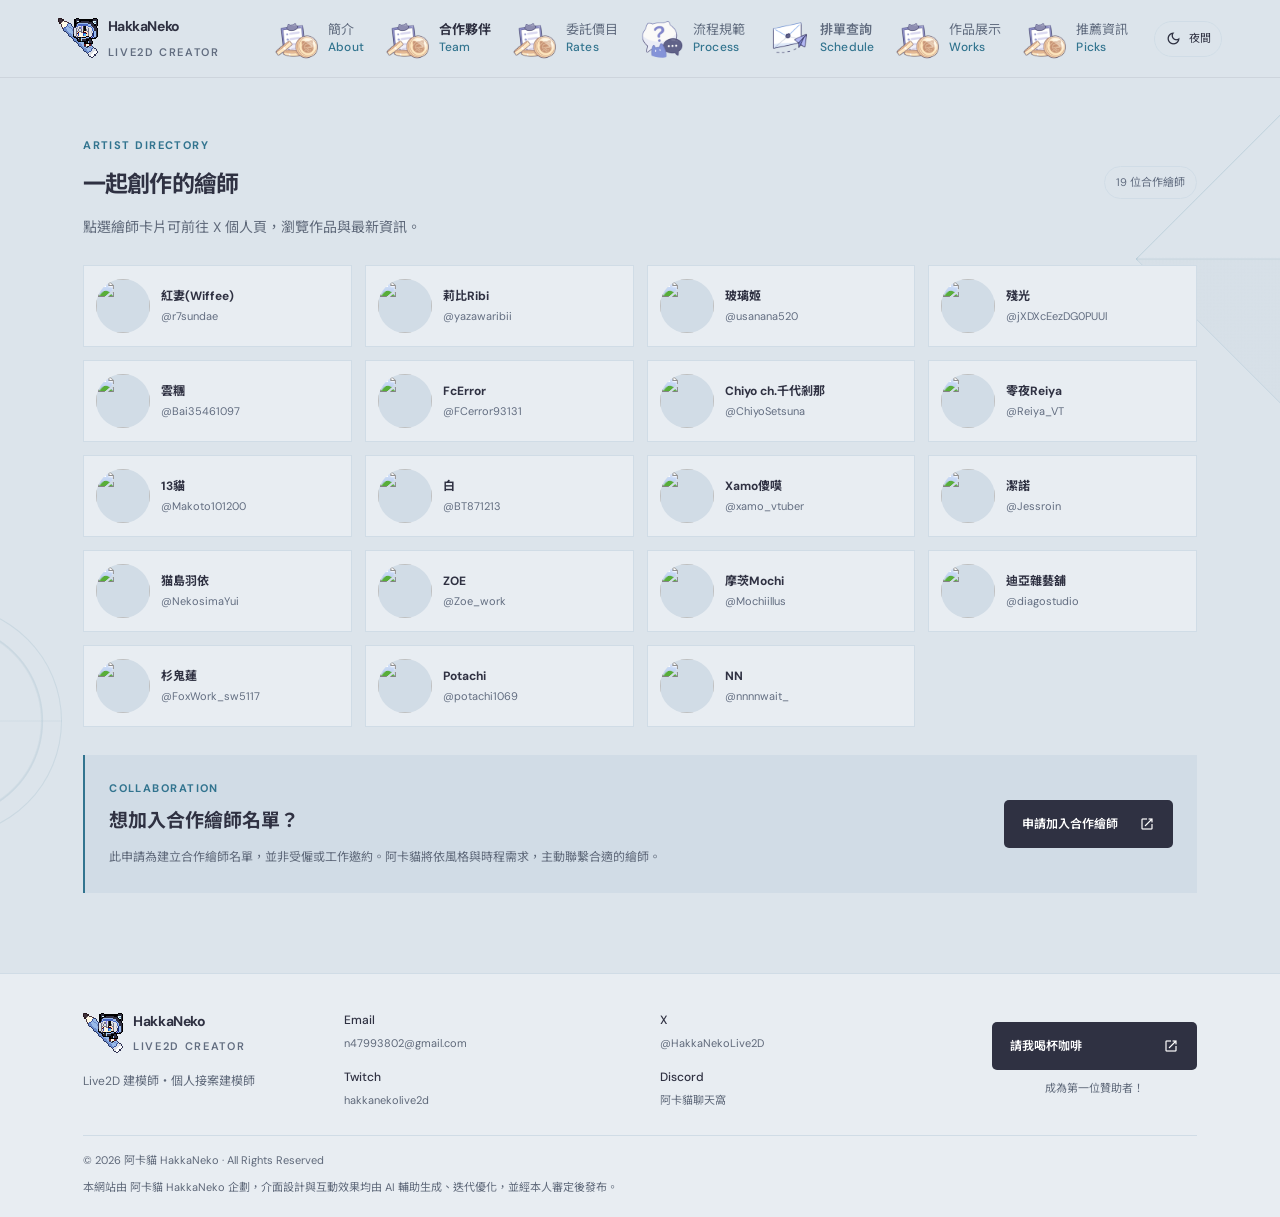
==== commit 86749812: "1621" ====
--- a/collab/index.html
+++ b/collab/index.html
@@ -9,7 +9,7 @@
     <meta name="twitter:card" content="summary_large_image" /><meta name="twitter:title" content="合作繪師｜阿卡貓 HakkaNeko" /><meta name="twitter:description" content="認識與阿卡貓合作的繪師，或申請加入合作繪師名單。" />
     <meta name="twitter:image" content="https://hakkanekolive2d.cc/assets/images/hero-happy2024.png" /><meta name="twitter:image:alt" content="阿卡貓 HakkaNeko 的角色插圖" />
     <link rel="icon" href="../assets/images/hakkaneko-pixel.gif" type="image/gif" />
-    <title>合作繪師｜阿卡貓 HakkaNeko</title><script src="../theme-init.js?v=system-theme-follow-1"></script><link rel="stylesheet" href="../styles.css?v=fast-loader-tabs-2" /><script src="../script.js?v=system-theme-follow-1" defer></script>
+    <title>合作繪師｜阿卡貓 HakkaNeko</title><script src="../theme-init.js?v=system-theme-follow-1"></script><link rel="stylesheet" href="../styles.css?v=motion-feedback-29" /><script src="../script.js?v=motion-feedback-4" defer></script>
   </head>
   <body>
     <div class="page-loader" data-page-loader role="status" aria-live="polite" aria-label="頁面載入中">
@@ -23,7 +23,7 @@
       <a class="brand" href="../index.html"><img class="brand-icon" src="../assets/images/hakkaneko-pixel.gif" alt="" aria-hidden="true" /><span>HakkaNeko<small>LIVE2D CREATOR</small></span></a>
       <button class="menu-toggle" aria-label="開啟導覽選單" aria-expanded="false" aria-controls="site-nav"></button>
       <nav class="site-nav" id="site-nav" aria-label="主要導覽">
-        <a href="../index.html">簡介</a><a class="current" href="index.html" aria-current="page">合作夥伴</a><a href="../pricing/">委託價目</a><a href="../process/">流程規範</a><a class="nav-schedule" href="../schedule/">排單查詢</a><a href="../works/">作品展示</a><a href="../recommend/">推薦資訊</a><button class="theme-toggle" type="button" data-theme-toggle aria-label="日夜模式" aria-pressed="false" title="切換至夜間模式"><span class="material-icon" data-theme-icon aria-hidden="true">dark_mode</span><span data-theme-label>夜間</span></button>
+        <a class="nav-about" href="../index.html"><span class="nav-label">簡介<span class="nav-label-en" aria-hidden="true">About</span></span></a><a class="current nav-partners" href="index.html" aria-current="page"><span class="nav-label">合作夥伴<span class="nav-label-en" aria-hidden="true">Team</span></span></a><a class="nav-pricing" href="../pricing/"><span class="nav-label">委託價目<span class="nav-label-en" aria-hidden="true">Rates</span></span></a><a class="nav-process" href="../process/"><span class="nav-label">流程規範<span class="nav-label-en" aria-hidden="true">Process</span></span></a><a class="nav-schedule" href="../schedule/"><span class="nav-label">排單查詢<span class="nav-label-en" aria-hidden="true">Schedule</span></span></a><a class="nav-works" href="../works/"><span class="nav-label">作品展示<span class="nav-label-en" aria-hidden="true">Works</span></span></a><a class="nav-recommend" href="../recommend/"><span class="nav-label">推薦資訊<span class="nav-label-en" aria-hidden="true">Picks</span></span></a><button class="theme-toggle" type="button" data-theme-toggle aria-label="日夜模式" aria-pressed="false" title="切換至夜間模式"><span class="material-icon" data-theme-icon aria-hidden="true">dark_mode</span><span data-theme-label>夜間</span></button>
       </nav>
     </header>
     <main id="main">
--- a/styles.css
+++ b/styles.css
@@ -38,9 +38,9 @@
   --field: #f6f8fa;
   --text-soft: #5f697a;
   --header-bg: rgba(220,228,235,.96);
-  --geo-line: rgba(50,116,143,.14);
-  --geo-fill: rgba(50,116,143,.045);
-  --geo-glow: rgba(50,116,143,.55);
+  --geo-line: rgba(50,116,143,.1);
+  --geo-fill: rgba(50,116,143,.03);
+  --geo-glow: rgba(50,116,143,.42);
   --pixel-tone-sage: #6f8d82;
   --pixel-tone-lilac: #8984a8;
   --channel-live: #398453;
@@ -59,24 +59,24 @@
 }
 
 * { box-sizing: border-box; }
-* { transition: color .22s ease, background-color .22s ease, border-color .22s ease; }
+* { transition: background-color .22s ease, border-color .22s ease; }
 .visually-hidden { position: absolute; width: 1px; height: 1px; padding: 0; margin: -1px; overflow: hidden; clip: rect(0,0,0,0); white-space: nowrap; border: 0; }
 html { overflow-x: clip; overflow-y: scroll; scroll-behavior: smooth; scroll-padding-top: 84px; }
-body { position: relative; isolation: isolate; min-height: 100vh; min-height: 100svh; margin: 0; min-width: 320px; display: flex; flex-direction: column; overflow-x: clip; color: var(--ink); background: var(--paper); font-size: var(--type-body); font-weight: var(--weight-regular); line-height: 1.7; transition: color .24s ease, background-color .24s ease; }
+body { position: relative; isolation: isolate; min-height: 100vh; min-height: 100svh; margin: 0; min-width: 320px; display: flex; flex-direction: column; overflow-x: clip; color: var(--ink); background: var(--paper); font-size: var(--type-body); font-weight: var(--weight-regular); line-height: 1.7; -webkit-user-select: none; user-select: none; transition: background-color .24s ease; }
+input, textarea, select, [contenteditable]:not([contenteditable="false"]), [contenteditable]:not([contenteditable="false"]) * { -webkit-user-select: text; user-select: text; }
 body::before,
 body::after { content: ""; position: fixed; z-index: -1; pointer-events: none; border: 1px solid var(--geo-line); }
-body::before { top: 13vh; right: -170px; width: 340px; height: 340px; transform: rotate(45deg); background: linear-gradient(135deg,transparent 49.7%,var(--geo-line) 50%,transparent 50.3%),linear-gradient(45deg,transparent 49.7%,var(--geo-line) 50%,transparent 50.3%),linear-gradient(135deg,transparent 50%,var(--geo-fill) 50.2%); }
-body::after { bottom: 9vh; left: -118px; width: 270px; height: 270px; border-radius: 50%; background: radial-gradient(circle,transparent 58%,var(--geo-line) 59% 59.4%,transparent 60%),linear-gradient(0deg,transparent 49.7%,var(--geo-line) 50%,transparent 50.3%),linear-gradient(90deg,transparent 49.7%,var(--geo-line) 50%,transparent 50.3%); }
+body::before { top: 12vh; right: -220px; width: 300px; height: 300px; transform: rotate(45deg); background: linear-gradient(135deg,transparent 49.7%,var(--geo-line) 50%,transparent 50.3%),linear-gradient(45deg,transparent 49.7%,var(--geo-line) 50%,transparent 50.3%),linear-gradient(135deg,transparent 50%,var(--geo-fill) 50.2%); }
+body::after { bottom: 7vh; left: -170px; width: 230px; height: 230px; border-radius: 50%; background: radial-gradient(circle,transparent 58%,var(--geo-line) 59% 59.4%,transparent 60%),linear-gradient(0deg,transparent 49.7%,var(--geo-line) 50%,transparent 50.3%),linear-gradient(90deg,transparent 49.7%,var(--geo-line) 50%,transparent 50.3%); }
 @keyframes geometry-line-flow { to { --geometry-light-angle: 360deg; } }
 @media (min-width: 701px) {
   :root[data-theme="night"] body::before,
   :root[data-theme="night"] body::after,
-  :root[data-theme="night"] .hero-frame::after { animation: geometry-line-flow 18s linear infinite; }
-  :root[data-theme="night"] body::before { border: 2px solid transparent; border-image: conic-gradient(from var(--geometry-light-angle),var(--geo-line) 0deg 304deg,var(--geo-glow) 322deg 330deg,var(--geo-line) 348deg 360deg) 1; filter: drop-shadow(0 0 5px var(--geo-glow)); }
-  :root[data-theme="night"] body::after { border: 0; background: conic-gradient(from var(--geometry-light-angle),var(--geo-line) 0deg 286deg,var(--geo-glow) 302deg 338deg,var(--geo-line) 354deg 360deg); -webkit-mask: radial-gradient(circle closest-side,transparent calc(100% - 4px),#000 calc(100% - 2px),transparent 100%); mask: radial-gradient(circle closest-side,transparent calc(100% - 4px),#000 calc(100% - 2px),transparent 100%); filter: drop-shadow(0 0 11px var(--geo-glow)); animation-delay: -6s; }
-  :root[data-theme="night"] .hero-frame::after { content: ""; position: absolute; inset: -2px; border: 2px solid transparent; border-image: conic-gradient(from var(--geometry-light-angle),var(--line) 0deg 304deg,var(--geo-glow) 322deg 330deg,var(--line) 348deg 360deg) 1; pointer-events: none; filter: drop-shadow(0 0 5px var(--geo-glow)); animation-delay: -12s; }
-}
-body.page-leaving { opacity: 0; transition: opacity .3s ease; }
+  :root[data-theme="night"] .hero-frame::after { animation: geometry-line-flow 30s linear infinite; }
+  :root[data-theme="night"] body::before { border: 2px solid transparent; border-image: conic-gradient(from var(--geometry-light-angle),var(--geo-line) 0deg 304deg,var(--geo-glow) 322deg 330deg,var(--geo-line) 348deg 360deg) 1; filter: drop-shadow(0 0 3px var(--geo-glow)); }
+  :root[data-theme="night"] body::after { border: 0; background: conic-gradient(from var(--geometry-light-angle),var(--geo-line) 0deg 286deg,var(--geo-glow) 302deg 338deg,var(--geo-line) 354deg 360deg); -webkit-mask: radial-gradient(circle closest-side,transparent calc(100% - 4px),#000 calc(100% - 2px),transparent 100%); mask: radial-gradient(circle closest-side,transparent calc(100% - 4px),#000 calc(100% - 2px),transparent 100%); filter: drop-shadow(0 0 7px var(--geo-glow)); animation-delay: -10s; }
+  :root[data-theme="night"] .hero-frame::after { content: ""; position: absolute; inset: -2px; border: 2px solid transparent; border-image: conic-gradient(from var(--geometry-light-angle),var(--line) 0deg 304deg,var(--geo-glow) 322deg 330deg,var(--line) 348deg 360deg) 1; pointer-events: none; filter: drop-shadow(0 0 3px var(--geo-glow)); animation-delay: -20s; }
+}
 .page-loader { position: fixed; z-index: 1000; inset: 0; display: grid; place-items: center; padding: 24px; color: var(--ink); background: var(--paper); opacity: 1; visibility: visible; transition: opacity .24s ease,visibility 0s linear .24s; }
 .page-loader[hidden],html[data-page-loader-seen="true"] .page-loader:not([data-page-loader-wait-for]) { display: none; }
 .page-loader.is-hidden { opacity: 0; visibility: hidden; pointer-events: none; }
@@ -99,23 +99,42 @@
 .page-wrap { width: min(1120px, 87%); margin-inline: auto; }
 
 .site-header { position: sticky; z-index: 30; top: 0; min-height: 78px; padding: 0 6.5%; display: flex; align-items: center; justify-content: space-between; gap: 22px; background: var(--header-bg); border-bottom: 1px solid #292b3115; backdrop-filter: blur(12px); }
-.brand { display: inline-flex; align-items: center; gap: 10px; font-weight: var(--weight-bold); font-size: 14px; letter-spacing: -.03em; }
+.brand { display: inline-flex; flex-shrink: 0; align-items: center; gap: 10px; font-weight: var(--weight-bold); font-size: 14px; letter-spacing: -.03em; }
 .brand-icon { width: 40px; height: 40px; flex: 0 0 auto; object-fit: contain; image-rendering: pixelated; }
 .brand small { display: block; margin-top: 4px; font-size: var(--type-caption); font-weight: var(--weight-semibold); color: var(--muted); letter-spacing: .15em; }
 .site-nav { margin-left: auto; display: flex; align-items: center; gap: 8px; padding: 0; border: 0; background: transparent; }
-.site-nav a { position: relative; display: inline-flex; align-items: center; justify-content: center; gap: 6px; padding: 10px 6px; color: var(--muted); font-size: var(--type-ui); white-space: nowrap; transition: color .2s ease; }
-.site-nav a::after { content: ""; position: absolute; left: 50%; right: 50%; bottom: 3px; height: 2px; border-radius: 2px; background: var(--accent); transition: left .25s cubic-bezier(.2,.8,.2,1),right .25s cubic-bezier(.2,.8,.2,1); }
+.site-nav a { position: relative; display: inline-flex; flex-shrink: 0; align-items: center; justify-content: center; gap: 7px; padding: 10px 6px; border-radius: 10px; color: var(--muted); font-size: 13px; white-space: nowrap; transition: color .2s ease; }
+.site-nav .nav-about::before, .site-nav .nav-partners::before, .site-nav .nav-pricing::before, .site-nav .nav-process::before, .site-nav .nav-schedule::before, .site-nav .nav-works::before, .site-nav .nav-recommend::before { content: ""; width: 48px; height: 48px; flex: 0 0 48px; background-position: center; background-repeat: no-repeat; background-size: contain; pointer-events: none; }
+.site-nav .nav-about::before, .site-nav .nav-partners::before, .site-nav .nav-works::before, .site-nav .nav-recommend::before { background-image: url("assets/images/icon-pricing.png?v=3"); }
+.site-nav .nav-pricing::before { background-image: url("assets/images/icon-pricing.png?v=2"); }
+.site-nav .nav-process::before { background-image: url("assets/images/icon-process.png?v=2"); }
+.site-nav .nav-schedule::before { background-image: url("assets/images/icon-schedule.png?v=2"); }
+.site-nav .nav-label { display: grid; gap: 3px; text-align: left; line-height: 1.15; }
+.site-nav .nav-label-en { max-width: 88px; color: var(--accent); font-size: 12px; font-weight: var(--weight-medium); letter-spacing: .015em; line-height: 1.1; white-space: normal; }
+.site-nav a::after { display: none; }
 .site-nav a:hover, .site-nav a:focus-visible { color: var(--accent); }
+.site-nav a:hover::before, .site-nav a:focus-visible::before { animation: nav-icon-bounce .64s cubic-bezier(.22,.61,.36,1) both; }
 .site-nav a:focus-visible { outline: 2px solid var(--accent); outline-offset: 2px; }
 .site-nav a.current { color: var(--ink); font-weight: var(--weight-bold); }
-.site-nav a:hover::after, .site-nav a:focus-visible::after, .site-nav a.current::after { left: 22%; right: 22%; }
+.site-nav a.current .nav-label-en { position: relative; }
 .site-nav .nav-schedule { padding: 10px 6px; color: var(--muted); font-weight: var(--weight-semibold); }
 .site-nav .nav-schedule:hover { color: var(--accent); }
 .site-nav > .theme-toggle { margin-left: 12px; }
+@media (min-width: 1241px) {
+  .site-header { gap: 16px; padding-inline: 4.5%; }
+  .site-nav > .theme-toggle { flex-shrink: 0; white-space: nowrap; }
+}
+@media (min-width: 701px) and (max-width: 1240px) {
+  .site-header { gap: 10px; padding-inline: 3%; }
+  .site-nav { gap: 2px; }
+  .site-nav a { gap: 4px; padding-inline: 3px; font-size: 11px; }
+  .site-nav .nav-about::before, .site-nav .nav-partners::before, .site-nav .nav-pricing::before, .site-nav .nav-process::before, .site-nav .nav-schedule::before, .site-nav .nav-works::before, .site-nav .nav-recommend::before { width: 36px; height: 36px; flex-basis: 36px; }
+  .site-nav .nav-label-en { max-width: 64px; font-size: 10px; }
+  .site-nav > .theme-toggle { margin-left: 4px; }
+}
 .menu-toggle { display: none; }
 .theme-toggle { min-height: 36px; padding: 6px 10px; display: inline-flex; align-items: center; gap: 7px; border: 1px solid var(--line); border-radius: 999px; color: var(--ink); background: transparent; cursor: pointer; font-size: var(--type-caption); transition: color .2s,background-color .2s,border-color .2s,transform .25s; }
 .theme-toggle:hover, .theme-toggle:focus-visible { color: var(--accent); background: var(--surface); border-color: var(--accent); }
-.theme-toggle:active { transform: scale(.96); }
 .material-icon,
 .menu-toggle::before,
 .external-link-icon::before,
@@ -156,7 +175,7 @@
 .external-link-icon, .artist-card-arrow { width: 16px; height: 16px; flex: 0 0 auto; display: inline-flex; align-items: center; justify-content: center; font-size: 0; }
 .external-link-icon::before, .button-arrow.button-external-icon::before, .artist-card-arrow::before { content: "open_in_new"; font-size: 16px; }
 .learning-record-link .external-link-icon { color: var(--accent); }
-.learning-record-link:hover span, .learning-record-link:focus-visible span { transform: translate(2px, -2px); }
+.learning-record-link:hover .external-link-icon, .learning-record-link:focus-visible .external-link-icon { transform: translate(2px, -2px); }
 .learning-record-link:focus-visible, .profile-achievement h4 a:focus-visible { outline: 2px solid var(--accent); outline-offset: 3px; }
 .profile-achievement { min-height: 126px; margin-bottom: 18px; padding: 20px; background: var(--surface-raised); border: 1px solid var(--line); }
 .profile-achievement-label { margin: 0 0 9px; color: var(--accent); font-size: 9px; font-weight: var(--weight-bold); letter-spacing: .13em; }
@@ -171,10 +190,9 @@
 h1 em, h2 em { color: var(--accent); font-style: normal; }
 .lead { max-width: 470px; margin: 22px 0 0; color: var(--text-soft); font-size: var(--type-copy); line-height: 1.9; }
 .button-row { display: flex; align-items: center; gap: 24px; margin-top: 30px; }
-.button { min-height: 48px; padding: 0 17px; display: inline-flex; align-items: center; justify-content: space-between; gap: 21px; border: 1px solid transparent; border-radius: 5px; font-size: var(--type-small); font-weight: var(--weight-semibold); transition: color .24s ease, background .24s ease, border-color .24s ease, box-shadow .24s ease, transform .24s cubic-bezier(.2,.8,.2,1); }
-.button:hover, .button:focus-visible { transform: translateY(-2px); }
+.button { min-height: 48px; padding: 0 17px; display: inline-flex; align-items: center; justify-content: space-between; gap: 21px; border: 1px solid transparent; border-radius: 5px; font-size: var(--type-small); font-weight: var(--weight-semibold); transition: color .24s ease, background .24s ease, border-color .24s ease, box-shadow .24s ease; }
 .button:not(.button-text):hover, .button:not(.button-text):focus-visible { box-shadow: 0 5px 14px #25283a1a; }
-.button:active { transform: translateY(0) scale(.98); box-shadow: none; transition-duration: .1s; }
+.button:active { box-shadow: none; transition-duration: .1s; }
 .button:focus-visible, .filter-button:focus-visible, .theme-toggle:focus-visible { outline: 2px solid var(--accent); outline-offset: 3px; }
 .button-primary { color: white; background: var(--ink); }
 .button-primary:hover, .button-primary:focus-visible { background: var(--accent); }
@@ -190,10 +208,11 @@
 .status-chip { width: fit-content; }
 .status-chip strong { color: var(--ink); font-size: var(--type-caption); }
 .status-chip [data-status-detail] { color: var(--text-soft); }
-.status-chip:hover .status-link-arrow, .status-panel:hover .status-link-arrow { border-color: var(--accent); color: var(--accent); transform: translateX(2px); }
-.status-link-arrow { min-width: 165px; min-height: 54px; margin-left: auto; padding: 0 18px; display: inline-flex; flex: 0 0 auto; align-items: center; justify-content: center; gap: 12px; border: 1px solid var(--line); border-radius: 8px; color: var(--ink); background: var(--surface-soft); font-size: var(--type-ui); font-weight: var(--weight-bold); white-space: nowrap; transition: color .2s,border-color .2s,transform .2s ease; }
+.status-chip:hover .status-link-arrow, .status-panel:hover .status-link-arrow, .status-panel:focus-visible .status-link-arrow { border-color: var(--accent); color: var(--accent); }
+.status-chip:hover .status-link-arrow > span, .status-panel:hover .status-link-arrow > span, .status-panel:focus-visible .status-link-arrow > span { transform: translateX(2px); }
+.status-link-arrow { min-width: 165px; min-height: 54px; margin-left: auto; padding: 0 18px; display: inline-flex; flex: 0 0 auto; align-items: center; justify-content: center; gap: 12px; border: 1px solid var(--line); border-radius: 8px; color: var(--ink); background: var(--surface-soft); font-size: var(--type-ui); font-weight: var(--weight-bold); white-space: nowrap; transition: color .2s,border-color .2s; }
 .status-link-arrow > span { font-size: 20px; line-height: 1; transition: transform .2s ease; }
-.status-panel:hover .status-link-arrow > span { transform: translateX(3px); }
+.status-panel:hover .status-link-arrow > span, .status-panel:focus-visible .status-link-arrow > span { transform: translateX(3px); }
 .status-indicator { flex: 0 0 auto; width: 8px; height: 8px; background: #81a384; border-radius: 50%; box-shadow: 0 0 0 4px #81a38424; transition: background .3s ease,box-shadow .3s ease; }
 .availability-social { display: flex; align-items: center; gap: 10px; padding-left: 13px; border-left: 1px solid var(--line); }
 .availability-social-link { width: 20px; height: 22px; display: inline-flex; align-items: center; justify-content: center; color: var(--text-soft); text-decoration: none; transition: color .2s ease, transform .2s ease; }
@@ -212,16 +231,18 @@
 .status-chip[data-state="full"] .status-indicator { background: var(--blush); box-shadow: 0 0 0 4px #b96b8824; }
 .status-chip[data-state="unavailable"] .status-indicator { background: #c89b62; box-shadow: 0 0 0 4px #c89b6224; }
 .hero-visual { min-height: 500px; position: relative; display: grid; place-items: center; }
-.hero-frame { width: min(77%, 365px); height: auto; padding: 10px 14px; display: flex; flex-direction: column; gap: 8px; position: relative; z-index: 2; color: var(--ink); background: var(--surface); border: 1px solid var(--line); box-shadow: 18px 18px 0 var(--surface-soft); appearance: none; text-align: left; transform: rotate(1.5deg); transition: transform .55s cubic-bezier(.2,1.2,.4,1); cursor: pointer; }
-.hero-frame:hover { transform: rotate(0deg) translateY(-5px); }
+.hero-frame { width: min(77%, 365px); height: auto; padding: 10px 14px; display: flex; flex-direction: column; gap: 8px; position: relative; z-index: 2; color: var(--ink); background: var(--surface); border: 1px solid var(--line); box-shadow: 18px 18px 0 var(--surface-soft); appearance: none; text-align: left; transition: border-color .3s ease, box-shadow .3s ease; cursor: pointer; }
+.hero-frame:hover { border-color: var(--accent); box-shadow: 18px 18px 0 var(--surface-soft), 0 10px 24px #22283a18; }
 .hero-frame:disabled { cursor: default; }
 .hero-frame:focus-visible { outline: 2px solid var(--accent); outline-offset: 5px; }
-.hero-card-dialogue { position: absolute; top: -20px; left: 50%; z-index: 6; width: max-content; max-width: calc(100vw - 40px); padding: 7px 11px; border: 1px solid var(--line); color: var(--ink); background: var(--surface-soft); box-shadow: 3px 3px 0 var(--surface); font-size: var(--type-small); line-height: 1.5; white-space: nowrap; opacity: 0; visibility: hidden; transform: translate(-50%,5px); transition: opacity .2s ease,transform .2s ease,visibility .2s; pointer-events: none; }
-.hero-card-dialogue.is-visible { opacity: 1; visibility: visible; transform: translate(-50%,0); }
+.hero-card-dialogue { position: absolute; top: -20px; left: 50%; z-index: 6; width: max-content; max-width: calc(100vw - 40px); padding: 7px 11px; border: 1px solid var(--line); color: var(--ink); background: var(--surface-soft); box-shadow: 3px 3px 0 var(--surface); font-size: var(--type-small); line-height: 1.5; white-space: nowrap; opacity: 0; visibility: hidden; transition: opacity .2s ease,visibility .2s; pointer-events: none; }
+.hero-card-dialogue.is-visible { opacity: 1; visibility: visible; }
 .hero-card-dialogue::after { content: ""; position: absolute; bottom: -4px; left: 50%; width: 7px; height: 7px; border-right: 1px solid var(--line); border-bottom: 1px solid var(--line); background: var(--surface-soft); transform: translateX(-50%) rotate(45deg); }
 .frame-index, .frame-caption { min-height: 25px; display: flex; align-items: center; justify-content: space-between; color: var(--muted); font-size: 9px; letter-spacing: .12em; }
 .frame-index { border-bottom: 1px solid #292b311c; }
 .frame-caption { border-top: 1px solid #292b311c; }
+.hero-art-container { width: 100%; display: block; transform: rotate(1.5deg); transition: transform .55s cubic-bezier(.2,1.2,.4,1); }
+.hero-frame:hover .hero-art-container { transform: rotate(0deg) translateY(-3px) scale(1.01); }
 .hero-art-image { display: block; width: 100%; height: auto; animation: hero-art-float 4.8s ease-in-out infinite; }
 .hero-pixel-popups { position: absolute; z-index: 3; inset: 36px 14px; pointer-events: none; }
 .hero-pixel-layout { position: absolute; inset: 0; opacity: 0; }
@@ -274,9 +295,9 @@
 .about-text { padding-top: 27px; }
 .about-text .lead { margin: 0 0 14px; color: var(--ink); font-size: 15px; font-weight: 600; }
 .about-text p:not(.lead) { max-width: 580px; margin: 0 0 12px; color: #747178; font-size: 11px; line-height: 2.1; }
-.inline-link { display: inline-flex; align-items: center; gap: 10px; padding: 5px 0; border-bottom: 1px solid #bcb7b1; font-size: 10px; font-weight: 600; transition: color .2s ease, gap .25s ease; }
+.inline-link { display: inline-flex; align-items: center; gap: 10px; padding: 5px 0; border-bottom: 1px solid #bcb7b1; font-size: 10px; font-weight: 600; transition: color .2s ease; }
 .inline-link span { color: var(--accent); transition: transform .25s cubic-bezier(.2,1.5,.5,1); }
-.inline-link:hover { gap: 15px; color: var(--accent); }
+.inline-link:hover { color: var(--accent); }
 .inline-link:hover span { transform: translateX(3px); }
 .fact-row { grid-column: 1 / -1; display: grid; grid-template-columns: repeat(3,1fr); gap: 20px; margin-top: 43px; padding-top: 20px; border-top: 1px solid var(--line); }
 .fact-row div { display: flex; flex-direction: column; gap: 5px; }.fact-row strong { font-size: 22px; letter-spacing: -.05em; }.fact-row strong span { color: var(--accent); }.fact-row div > span { color: #7b7880; font-size: 9px; }
@@ -296,8 +317,8 @@
 .home-links { display: grid; grid-template-columns: .7fr 1.3fr; gap: 10%; padding-top: 105px; padding-bottom: 105px; }
 .home-links .section-title h2 { font-size: 34px; }
 .explore-list { border-top: 1px solid var(--line); }
-.explore-list a { min-height: 62px; display: grid; grid-template-columns: 1fr 1fr 18px; align-items: center; gap: 12px; border-bottom: 1px solid var(--line); transition: padding .3s cubic-bezier(.2,1,.3,1), color .2s; }
-.explore-list a:hover { padding-inline: 9px; color: var(--accent); }
+.explore-list a { min-height: 62px; display: grid; grid-template-columns: 1fr 1fr 18px; align-items: center; gap: 12px; border-bottom: 1px solid var(--line); transition: color .2s, background-color .2s; }
+.explore-list a:hover { color: var(--accent); background: var(--surface-raised); }
 .explore-list span { color: #8a858c; font-size: 8px; letter-spacing: .1em; }.explore-list strong { font-size: 12px; }.explore-list b { font-weight: 400; transition: transform .25s; }.explore-list a:hover b { transform: translate(3px,-3px); }
 .home-contact { padding: 72px 0; color: var(--paper); background: var(--ink); }
 .contact-cta { display: flex; justify-content: space-between; align-items: center; gap: 30px; }
@@ -325,7 +346,8 @@
 .local-page-nav-heading { margin: 0 0 5px; padding: 0 12px; color: var(--muted); font-size: var(--type-caption); font-weight: var(--weight-bold); letter-spacing: .08em; }
 .local-page-nav-tabs { display: grid; gap: 5px; }
 .local-page-nav [role="tab"] { width: 100%; margin-left: -13px; padding: 11px 12px; border: 0; border-left: 2px solid transparent; color: var(--text-soft); background: transparent; font: inherit; font-size: var(--type-small); text-align: left; cursor: pointer; transition: color .2s ease, background .2s ease, border-color .2s ease; }
-.local-page-nav [role="tab"]:hover, .local-page-nav [role="tab"]:focus-visible, .local-page-nav [role="tab"][aria-selected="true"] { border-left-color: var(--accent); color: var(--ink); background: var(--surface-soft); }
+.local-page-nav [role="tab"]:hover, .local-page-nav [role="tab"]:focus-visible { color: var(--ink); background: var(--surface-soft); }
+.local-page-nav [role="tab"][aria-selected="true"] { border-left-color: var(--accent); color: var(--accent); background: var(--surface-soft); font-weight: var(--weight-bold); }
 .local-page-nav [role="tab"]:focus-visible { outline: 2px solid var(--accent); outline-offset: 3px; }
 .local-page-content { min-width: 0; display: grid; gap: 48px; }
 .recommend-page-content > .local-page-section { grid-area: 1 / 1; }
@@ -368,7 +390,9 @@
 .work-group-actions { display: flex; align-items: center; gap: 14px; }
 .work-group-pager { display: flex; align-items: center; gap: 8px; }
 .work-group-pager[hidden] { display: none !important; }
-.work-pager-button { display: grid; width: 34px; height: 34px; place-items: center; border: 1px solid var(--line); color: var(--ink); background: var(--surface); cursor: pointer; font-family: "Material Symbols Outlined"; font-size: 20px; font-feature-settings: "liga"; -webkit-font-feature-settings: "liga"; font-variation-settings: "FILL" 0,"wght" 400,"GRAD" 0,"opsz" 20; }
+.work-pager-button { display: grid; width: 34px; height: 34px; place-items: center; border: 1px solid var(--line); color: var(--ink); background: var(--surface); cursor: pointer; font-family: "Material Symbols Outlined"; font-size: 20px; font-feature-settings: "liga"; -webkit-font-feature-settings: "liga"; font-variation-settings: "FILL" 0,"wght" 400,"GRAD" 0,"opsz" 20; transition: transform .16s ease, color .18s ease, border-color .18s ease, background-color .18s ease; }
+.work-pager-button:not(:disabled):hover, .work-pager-button:not(:disabled):focus-visible { transform: translateY(-1px); border-color: var(--accent); color: var(--accent); background: var(--surface-raised); }
+.work-pager-button:not(:disabled):active { transform: scale(.95); }
 .work-pager-button:disabled { opacity: .4; cursor: not-allowed; }
 .work-page-indicator { min-width: 38px; color: var(--muted); font-size: var(--type-caption); text-align: center; }
 .work-grid { display: grid; grid-template-columns: repeat(3,1fr); gap: 25px 18px; }
@@ -382,7 +406,7 @@
 .work-media-link:focus-visible,
 .work-media-button:focus-visible { outline: 2px solid var(--accent); outline-offset: -3px; }
 .work-thumb img { width: 100%; height: 100%; object-fit: cover; transition: transform .65s cubic-bezier(.2,.8,.2,1); }
-.work-item a:hover img { transform: scale(1.06); }
+.work-item a:hover img, .work-item a:focus-visible img { transform: scale(1.06); }
 .work-item small { display: block; margin: 13px 0 5px; color: var(--muted); font-size: var(--type-caption); letter-spacing: .12em; }
 .work-item h2 { margin: 0 0 5px; font-size: 15px; font-weight: var(--weight-bold); }.work-item p { margin: 0; color: var(--text-soft); font-size: var(--type-small); line-height: 1.8; }
 .work-tags { display: flex; flex-wrap: wrap; gap: 6px; margin-top: 9px; }
@@ -394,30 +418,30 @@
   to { opacity: 1; }
 }
 @media (prefers-reduced-motion: no-preference) {
-  .home-hero .hero-frame.is-bouncing { animation: hero-card-hop .62s cubic-bezier(.2,.8,.2,1); }
+  .home-hero .hero-frame.is-bouncing .hero-art-container { animation: hero-card-hop .42s cubic-bezier(.2,.8,.2,1); }
   .home-hero > .hero-copy > *,
   main > .content-section > * {
-    animation: content-arrive .68s cubic-bezier(.2,.8,.2,1) both;
+    animation: content-arrive .38s cubic-bezier(.2,.8,.2,1) both;
   }
   .home-hero > .hero-copy > :nth-child(2),
-  main > .content-section > :nth-child(2) { animation-delay: 70ms; }
+  main > .content-section > :nth-child(2) { animation-delay: 40ms; }
   .home-hero > .hero-copy > :nth-child(3),
-  main > .content-section > :nth-child(3) { animation-delay: 140ms; }
+  main > .content-section > :nth-child(3) { animation-delay: 80ms; }
   .home-hero > .hero-copy > :nth-child(4),
-  main > .content-section > :nth-child(4) { animation-delay: 210ms; }
+  main > .content-section > :nth-child(4) { animation-delay: 120ms; }
   .home-hero > .hero-copy > :nth-child(5),
-  main > .content-section > :nth-child(5) { animation-delay: 280ms; }
-  .home-hero > .hero-visual { animation: content-arrive .74s cubic-bezier(.2,.8,.2,1) 100ms both; }
-  .home-hero .hero-frame { animation: hero-frame-arrive .76s cubic-bezier(.2,.8,.2,1) 120ms both; }
-  main > .content-section:nth-of-type(n + 2) > * { animation-delay: 120ms; }
-  main > .content-section:nth-of-type(n + 2) > :nth-child(2) { animation-delay: 190ms; }
-  main > .content-section:nth-of-type(n + 2) > :nth-child(3) { animation-delay: 260ms; }
-  main > .content-section:nth-of-type(n + 2) > :nth-child(4) { animation-delay: 330ms; }
-  .site-footer { animation: content-arrive .68s cubic-bezier(.2,.8,.2,1) 220ms both; }
+  main > .content-section > :nth-child(5) { animation-delay: 160ms; }
+  .home-hero > .hero-visual { animation: content-arrive .4s cubic-bezier(.2,.8,.2,1) 60ms both; }
+  .home-hero .hero-art-container { animation: hero-frame-arrive .42s cubic-bezier(.2,.8,.2,1) 80ms both; }
+  main > .content-section:nth-of-type(n + 2) > * { animation-delay: 60ms; }
+  main > .content-section:nth-of-type(n + 2) > :nth-child(2) { animation-delay: 100ms; }
+  main > .content-section:nth-of-type(n + 2) > :nth-child(3) { animation-delay: 140ms; }
+  main > .content-section:nth-of-type(n + 2) > :nth-child(4) { animation-delay: 180ms; }
+  .site-footer { animation: content-arrive .38s cubic-bezier(.2,.8,.2,1) 100ms both; }
 }
 .filter-row { display: flex; flex-wrap: wrap; gap: 8px; margin: 0 0 24px; }
-.filter-button { min-height: 40px; padding: 9px 15px; border: 1px solid #cbc6bf; border-radius: 999px; background: transparent; color: var(--text-soft); cursor: pointer; font-size: var(--type-caption); transition: background .22s,color .22s,border-color .22s,box-shadow .22s,transform .25s cubic-bezier(.2,1.4,.4,1); }
-.filter-button:hover { transform: translateY(-2px); }.filter-button:active { transform: translateY(0) scale(.97); }.filter-button.active,.filter-button:hover { color: white; background: var(--ink); border-color: var(--ink); box-shadow: 0 4px 12px #292b3118; }
+.filter-button { min-height: 40px; padding: 9px 15px; border: 1px solid #cbc6bf; border-radius: 999px; background: transparent; color: var(--text-soft); cursor: pointer; font-size: var(--type-caption); transition: background .22s,color .22s,border-color .22s,box-shadow .22s; }
+.filter-button.active,.filter-button:hover { color: white; background: var(--ink); border-color: var(--ink); box-shadow: 0 4px 12px #292b3118; }
 .work-item[hidden] { display: none; }
 .action-card { padding: 25px; display: flex; align-items: center; justify-content: space-between; gap: 20px; background: var(--surface-soft); }
 .action-card h2 { margin: 0 0 7px; font-size: 17px; font-weight: var(--weight-bold); }.action-card p { margin: 0; color: var(--text-soft); font-size: var(--type-small); }
@@ -429,8 +453,8 @@
 .collab-heading .page-copy { margin: 10px 0 0; }
 .artist-count { flex: 0 0 auto; margin-bottom: 5px; padding: 6px 11px; border: 1px solid var(--line); border-radius: 999px; color: var(--muted); font-size: var(--type-caption); }
 .artist-grid { display: grid; grid-template-columns: repeat(4, minmax(0, 1fr)); gap: 13px; }
-.artist-card { min-width: 0; min-height: 82px; display: flex; align-items: center; gap: 11px; padding: 12px; color: var(--ink); background: var(--surface); border: 1px solid var(--line); transition: transform .25s cubic-bezier(.2,.8,.2,1), border-color .22s, box-shadow .25s; }
-.artist-card:hover, .artist-card:focus-visible { transform: translateY(-3px); border-color: var(--accent); box-shadow: 0 7px 18px #22283a1a; }
+.artist-card { min-width: 0; min-height: 82px; display: flex; align-items: center; gap: 11px; padding: 12px; color: var(--ink); background: var(--surface); border: 1px solid var(--line); transition: border-color .22s, box-shadow .25s; }
+.artist-card:hover, .artist-card:focus-visible { border-color: var(--accent); box-shadow: 0 7px 18px #22283a1a; }
 .artist-card:focus-visible { outline: 2px solid var(--accent); outline-offset: 3px; }
 .artist-card-avatar { width: 54px; height: 54px; flex: 0 0 auto; overflow: hidden; border-radius: 50%; background: var(--surface-soft); }
 .artist-card-avatar img { display: block; width: 100%; height: 100%; object-fit: cover; }
@@ -456,7 +480,7 @@
 .choice-group { margin: 0; padding: 20px 0; border: 0; border-bottom: 1px solid var(--line); }
 .choice-group legend { width: 100%; margin-bottom: 13px; font-size: var(--type-ui); font-weight: var(--weight-bold); }
 .choice-group legend span { margin-right: 10px; color: var(--accent); font-size: var(--type-caption); }
-.choice-row { display: flex; align-items: center; gap: 10px; padding: 11px; border: 1px solid transparent; cursor: pointer; font-size: var(--type-small); }
+.choice-row { display: flex; align-items: center; gap: 10px; padding: 11px; border: 1px solid transparent; cursor: pointer; font-size: var(--type-small); transition: background-color .18s ease, border-color .18s ease; }
 .choice-row:has(input:checked) { border-color: #9bcfe0; background: #e8f6fb; }
 .choice-row input { accent-color: var(--accent); }.choice-row small { margin-left: auto; color: var(--muted); text-align: right; font-size: var(--type-caption); }
 .calculator .choice-row .choice-plan-name { flex: 0 0 86px; }
@@ -473,7 +497,7 @@
 }
 .summary-card .button { width: 100%; }
 .quote-header { flex: 0 0 auto; }
-.summary-scroll { min-height: 0; flex: 1 1 auto; overflow-y: auto; overscroll-behavior: contain; scrollbar-width: thin; border-block: 1px solid var(--line); }
+.summary-scroll { min-height: 0; flex: 1 1 auto; overflow-y: auto; overscroll-behavior: contain; scrollbar-width: thin; padding-inline-end: 12px; border-block: 1px solid var(--line); }
 .quote-note { flex: 0 0 auto; margin: 12px 0 0; color: var(--text-soft); font-size: var(--type-caption); line-height: 1.8; }
 .quote-actions { display: grid; flex: 0 0 auto; gap: 9px; margin-top: 12px; }
 .calculator { grid-template-columns: minmax(0, 1.15fr) minmax(300px, .85fr); gap: 6%; }
@@ -481,7 +505,8 @@
 .calculator .choice-group { padding: 22px 0; }
 .calculator .choice-group legend { font-size: 14px; }
 .plan-comparison { margin-bottom: 14px; border: 1px solid var(--line); background: var(--surface); }
-.plan-comparison > summary { min-height: 52px; padding: 12px 16px; display: flex; align-items: center; justify-content: space-between; gap: 12px; cursor: pointer; font-size: var(--type-small); font-weight: var(--weight-semibold); list-style: none; }
+.plan-comparison > summary { min-height: 52px; padding: 12px 16px; display: flex; align-items: center; justify-content: space-between; gap: 12px; cursor: pointer; font-size: var(--type-small); font-weight: var(--weight-semibold); list-style: none; transition: color .18s ease, background-color .18s ease; }
+.plan-comparison > summary:hover, .plan-comparison > summary:focus-visible { color: var(--accent); background: var(--surface-raised); }
 .plan-comparison > summary::-webkit-details-marker { display: none; }
 .plan-comparison > summary > span:first-child { display: flex; align-items: baseline; flex-wrap: wrap; gap: 7px; }
 .plan-comparison > summary small { color: var(--muted); font-size: var(--type-caption); font-weight: var(--weight-regular); }
@@ -522,7 +547,7 @@
   isolation: isolate;
   overflow: hidden;
   text-align: center;
-  transition: border-color .18s ease, background-color .18s ease, box-shadow .18s ease, transform .22s cubic-bezier(.2,.8,.2,1);
+  transition: border-color .18s ease, background-color .18s ease, box-shadow .18s ease;
 }
 .calculator-selection-flow .choice-card::before {
   position: absolute;
@@ -542,8 +567,7 @@
   box-shadow: inset 0 0 0 1px var(--accent);
 }
 .calculator-selection-flow .choice-card:hover,
-.calculator-selection-flow .choice-card:focus-within { transform: translateY(-3px); box-shadow: 0 10px 22px #10131c35; }
-.calculator-selection-flow .choice-card:active { animation: choice-card-tap .38s cubic-bezier(.2,.8,.2,1); }
+.calculator-selection-flow .choice-card:focus-within { border-color: var(--accent); box-shadow: 0 10px 22px #10131c35; }
 .calculator-selection-flow .choice-card:hover::before,
 .calculator-selection-flow .choice-card:focus-within::before { animation: choice-card-shine .72s ease-out; }
 .calculator-selection-flow .choice-card:focus-within { outline: 2px solid var(--accent); outline-offset: 2px; }
@@ -585,12 +609,11 @@
   line-height: 1.75;
   opacity: 0;
   pointer-events: none;
-  transform: translateY(3px);
-  transition: opacity .16s ease, transform .16s ease;
+  transition: opacity .16s ease;
 }
 .calculator-selection-flow .choice-card > small strong { color: var(--accent); font-size: var(--type-small); }
 .calculator-selection-flow .choice-card:hover > small,
-.calculator-selection-flow .choice-card:focus-within > small { opacity: 1; transform: translateY(0); }
+.calculator-selection-flow .choice-card:has(input:focus-visible) > small { opacity: 1; }
 #model-options .choice-card-group:has([data-model-plan-option="standard"]:not([hidden])):not(:has([data-model-plan-option="professional"]:not([hidden]))):not(:has([data-model-plan-option="top"]:not([hidden]))) {
   grid-template-columns: minmax(0, 250px);
   justify-content: center;
@@ -638,7 +661,7 @@
 .quantity-step-button { width: 32px; height: 32px; flex: 0 0 32px; display: grid; place-items: center; padding: 0; border: 1px solid var(--line); border-radius: 50%; background: transparent; color: var(--muted); cursor: pointer; font-size: 17px; font-weight: var(--weight-medium); line-height: 1; transition: color .2s ease, background-color .2s ease, border-color .2s ease, transform .2s ease; }
 .quantity-step-button:hover, .quantity-step-button:focus-visible { border-color: var(--accent); color: var(--accent); background: var(--surface); }
 .quantity-step-button:focus-visible { outline: 2px solid var(--accent); outline-offset: 2px; }
-.quantity-step-button:active { transform: scale(.94); }
+.quantity-step-button:active { transform: scale(.97); }
 .quantity-option input[aria-invalid="true"], .form-field-row > input[aria-invalid="true"] { border-color: #b45656; outline: 1px solid #b45656; }
 .toggle-options { display: grid; grid-template-columns: repeat(2, minmax(0, 1fr)); gap: 8px; }
 .toggle-option { display: flex; align-items: flex-start; gap: 9px; min-width: 0; padding: 9px 10px; border: 1px solid var(--line); font-size: var(--type-small); line-height: 1.6; cursor: pointer; }
@@ -667,6 +690,7 @@
 .quote-download:not(:disabled):focus-visible .button-arrow { transform: translateY(3px); }
 .quote-download:disabled { opacity: .52; cursor: not-allowed; transform: none; }
 .quote-status { min-height: 1.5em; margin: 0; color: var(--text-soft); font-size: var(--type-caption); line-height: 1.6; }
+.quote-status[data-state="success"] { color: var(--accent); font-weight: var(--weight-semibold); animation: content-arrive .24s ease both; }
 .pricing-toast {
   position: fixed;
   z-index: 1000;
@@ -690,8 +714,9 @@
 }
 .pricing-toast.is-visible { opacity: 1; transform: translate(-50%, 0); }
 [hidden] { display: none !important; }
-.status-panel { min-height: 67px; margin: -14px 0 30px; padding: 12px 15px; display: flex; flex-wrap: wrap; align-items: center; gap: 13px; border: 1px solid var(--line); background: var(--surface); transition: border-color .2s,transform .3s cubic-bezier(.2,1.4,.4,1); }
-.status-panel:hover { border-color: var(--accent); transform: translateY(-2px); }
+.status-panel { min-height: 67px; margin: -14px 0 30px; padding: 12px 15px; display: flex; flex-wrap: wrap; align-items: center; gap: 13px; border: 1px solid var(--line); background: var(--surface); transition: border-color .2s,box-shadow .3s ease; }
+.status-panel:hover, .status-panel:focus-visible { border-color: var(--accent); box-shadow: 0 5px 16px #22283a12; }
+.status-panel:focus-visible { outline: 2px solid var(--accent); outline-offset: 3px; }
 .status-panel[data-state="open"] .status-indicator { animation: status-pulse 2.2s ease-out infinite; }
 .status-panel > div { display: grid; grid-template-columns: auto auto; align-items: baseline; gap: 2px 12px; }
 .status-panel small { grid-column: 1 / -1; color: var(--muted); font-size: var(--type-caption); letter-spacing: .1em; }
@@ -716,8 +741,8 @@
 .schedule-month-heading h2 { margin: 0; font-size: 20px; font-weight: var(--weight-bold); letter-spacing: -.04em; }
 .schedule-month-heading span { color: var(--muted); font-size: var(--type-caption); }
 .schedule-cards { display: grid; grid-template-columns: repeat(2,minmax(0,1fr)); gap: 12px; }
-.schedule-card { min-width: 0; padding: 16px 17px; border: 1px solid var(--line); background: var(--surface-raised); transition: transform .3s cubic-bezier(.2,1.4,.4,1),border-color .2s; }
-.schedule-card:hover { transform: translateY(-3px); border-color: var(--accent); }
+.schedule-card { min-width: 0; padding: 16px 17px; border: 1px solid var(--line); background: var(--surface-raised); transition: border-color .2s,box-shadow .3s ease; }
+.schedule-card:hover, .schedule-card:focus-within { border-color: var(--accent); box-shadow: 0 6px 18px #22283a12; }
 .schedule-card-top { display: flex; align-items: flex-start; justify-content: space-between; gap: 12px; }
 .schedule-client { font-size: var(--type-small); font-weight: var(--weight-bold); overflow-wrap: anywhere; }
 .schedule-order { display: block; margin-top: 4px; color: var(--muted); font-size: var(--type-caption); }
@@ -739,8 +764,8 @@
 .process-page-nav .local-page-nav-tabs { display: grid; gap: 5px; }
 .process-page-nav [role="tab"] { width: 100%; margin-left: -13px; padding: 11px 12px; border: 0; border-left: 2px solid transparent; color: var(--text-soft); background: transparent; text-align: left; }
 .process-page-nav [role="tab"]:hover,
-.process-page-nav [role="tab"]:focus-visible,
-.process-page-nav [role="tab"][aria-selected="true"] { border-left-color: var(--accent); color: var(--ink); background: var(--surface-soft); }
+.process-page-nav [role="tab"]:focus-visible { border-left-color: var(--accent); color: var(--ink); background: var(--surface-soft); }
+.process-page-nav [role="tab"][aria-selected="true"] { border-left-color: var(--accent); color: var(--accent); background: var(--surface-soft); font-weight: var(--weight-bold); }
 .process-page-content { gap: 30px; }
 .process-page-layout .local-page-section .section-kicker { margin-bottom: 8px; }
 .process-page-layout .page-subtitle { margin-bottom: 20px; font-size: 26px; }
@@ -765,13 +790,15 @@
 .process-page-layout .guideline-card > :last-child { margin-bottom: 0; }
 .process-page-layout .guideline-card ul { padding-inline-start: 20px; }
 .faq-list { max-width: 820px; border-top: 1px solid var(--line); }
-.faq-list details { border-bottom: 1px solid var(--line); }.faq-list summary { padding: 16px 0; display: flex; justify-content: space-between; gap: 16px; cursor: pointer; list-style: none; font-size: var(--type-ui); font-weight: var(--weight-semibold); }
+.faq-list details { border-bottom: 1px solid var(--line); }.faq-list summary { padding: 16px 0; display: flex; justify-content: space-between; gap: 16px; cursor: pointer; list-style: none; font-size: var(--type-ui); font-weight: var(--weight-semibold); transition: color .18s ease; }
+.faq-list summary:hover, .faq-list summary:focus-visible { color: var(--accent); }
 .faq-list summary::-webkit-details-marker { display: none; }.faq-list summary::after { content: "+"; color: var(--accent); font-size: 16px; font-weight: 400; transition: transform .25s; }.faq-list details[open] summary::after { transform: rotate(45deg); }
 .faq-list details p { max-width: 700px; margin: -2px 20px 15px 0; color: var(--text-soft); font-size: var(--type-small); line-height: 1.85; }
 .recommend-grid { display: grid; grid-template-columns: 1fr 1fr; gap: 20px; }
-.recommend-card { min-height: 220px; padding: 22px; display: flex; flex-direction: column; align-items: flex-start; position: relative; background: var(--lilac); transition: transform .35s cubic-bezier(.2,1.4,.4,1); }
-.recommend-card:nth-child(2) { background: var(--peach); }.recommend-card:hover { transform: translateY(-5px) rotate(-.4deg); }
+.recommend-card { min-height: 220px; padding: 22px; display: flex; flex-direction: column; align-items: flex-start; position: relative; background: var(--lilac); transition: box-shadow .3s ease; }
+.recommend-card:nth-child(2) { background: var(--peach); }.recommend-card:hover, .recommend-card:focus-within { box-shadow: 0 8px 20px #22283a18; }
 .recommend-card .eyebrow { margin: auto 0 7px; font-size: var(--type-caption); }.recommend-card h2 { margin: 0 0 7px; font-size: 19px; font-weight: var(--weight-bold); }.recommend-card p { margin: 0; color: var(--text-soft); font-size: var(--type-small); }.recommend-card .card-arrow { top: 16px; right: 16px; }
+.recommend-card:hover .card-arrow, .recommend-card:focus-within .card-arrow { transform: rotate(45deg) scale(1.1); }
 .site-footer.inner-footer { border-top: 1px solid var(--line); }
 
 :root[data-theme="night"] {
@@ -792,9 +819,9 @@
   --field: #202636;
   --text-soft: #c5cede;
   --header-bg: rgba(25,28,40,.96);
-  --geo-line: rgba(122,207,234,.16);
-  --geo-fill: rgba(122,207,234,.055);
-  --geo-glow: rgba(122,207,234,.92);
+  --geo-line: rgba(122,207,234,.12);
+  --geo-fill: rgba(122,207,234,.035);
+  --geo-glow: rgba(122,207,234,.62);
   --pixel-tone-sage: #a0c3b2;
   --pixel-tone-lilac: #c0bae2;
   --channel-live: #79ce91;
@@ -822,7 +849,8 @@
 :root[data-theme="night"] .site-nav a:hover,
 :root[data-theme="night"] .site-nav a:focus-visible,
 :root[data-theme="night"] .site-nav .nav-schedule:hover { color: var(--accent); }
-:root[data-theme="night"] .site-nav.is-open { background: var(--surface); }
+:root[data-theme="night"] .site-nav.is-open,
+:root[data-theme="night"] .site-nav.is-closing { background: var(--surface); }
 :root[data-theme="night"] .theme-toggle { border-color: var(--line); }
 :root[data-theme="night"] .button-primary { color: var(--ink); background: var(--surface-soft); border-color: var(--line); }
 :root[data-theme="night"] .button-primary:hover,
@@ -913,7 +941,7 @@
 :root[data-theme="night"] .schedule-note { border-color: var(--line); }
 
 @keyframes hero-art-float { 0%,100% { transform: translateY(0); } 50% { transform: translateY(-9px); } }
-@keyframes hero-card-hop { 0%,100% { transform: rotate(0deg) translateY(0) scale(1); } 34% { transform: rotate(-1deg) translateY(-17px) scale(1.015); } 62% { transform: rotate(1deg) translateY(2px) scale(.99); } }
+@keyframes hero-card-hop { 0%,100% { transform: rotate(1.5deg) translateY(0) scale(1); } 34% { transform: rotate(-1deg) translateY(-17px) scale(1.015); } 62% { transform: rotate(1deg) translateY(2px) scale(.99); } }
 @keyframes hero-pixel-arrangement-one { 0%,2%,23%,100% { opacity: 0; } 5%,19% { opacity: 1; } }
 @keyframes hero-pixel-arrangement-two { 0%,2%,25%,100% { opacity: 0; } 5%,21% { opacity: 1; } }
 @keyframes hero-pixel-arrangement-three { 0%,2%,22%,100% { opacity: 0; } 5%,18% { opacity: 1; } }
@@ -923,12 +951,20 @@
 @keyframes hero-pixel-window-four { 0%,9.5% { opacity: 0; transform: translate(-5px,3px) scale(.92); } 11.5% { opacity: .88; transform: translate(0) scale(1); } 25% { opacity: .88; transform: translate(0) scale(1); } 27%,100% { opacity: 0; transform: translate(-3px,-2px) scale(.97); } }
 @keyframes status-pulse { 0% { box-shadow: 0 0 0 0 #81a3843d; } 70%,100% { box-shadow: 0 0 0 7px #81a38400; } }
 @keyframes choice-card-shine { from { left: -80%; } to { left: 140%; } }
-@keyframes choice-card-tap { 0%,100% { transform: translateY(0) scale(1); } 38% { transform: translateY(-6px) scale(1.02); } 72% { transform: translateY(1px) scale(.99); } }
 @keyframes content-arrive { from { opacity: 0; translate: 0 8px; } to { opacity: 1; translate: 0 0; } }
 @keyframes content-leave { from { opacity: 1; } to { opacity: 0; } }
+@keyframes menu-arrive { from { opacity: 0; } to { opacity: 1; } }
+@keyframes menu-leave { from { opacity: 1; } to { opacity: 0; } }
 @keyframes hero-frame-arrive { from { scale: .94; rotate: -1.5deg; } to { scale: 1; rotate: 0deg; } }
+@keyframes nav-icon-bounce {
+  0%,100% { transform: translateY(0) rotate(0) scale(1); }
+  12% { transform: translateY(1px) rotate(0) scale(1.02,.96); }
+  38% { transform: translateY(-8px) rotate(-4deg) scale(.98,1.07); }
+  62% { transform: translateY(1px) rotate(2deg) scale(1.05,.95); }
+  82% { transform: translateY(-2px) rotate(-1deg) scale(.99,1.02); }
+}
 @media (max-width: 900px) {
-  .site-header { padding-inline: 4%; gap: 14px; }.site-nav { gap: 4px; }.site-nav a { padding-inline: 4px; font-size: 12px; }.site-nav > .theme-toggle { margin-left: 8px; }.theme-toggle { padding-inline: 7px; }.theme-toggle [data-theme-label] { display: none; }
+  .site-header { padding-inline: 4%; gap: 14px; }.site-nav { gap: 4px; }.site-nav a { padding-inline: 4px; font-size: 13px; }.site-nav .nav-about::before, .site-nav .nav-partners::before, .site-nav .nav-pricing::before, .site-nav .nav-process::before, .site-nav .nav-schedule::before, .site-nav .nav-works::before, .site-nav .nav-recommend::before { width: 32px; height: 32px; flex-basis: 32px; }.site-nav .nav-label-en { max-width: 64px; font-size: 8px; white-space: normal; }.site-nav > .theme-toggle { margin-left: 8px; }.theme-toggle { padding-inline: 7px; }.theme-toggle [data-theme-label] { display: none; }
   .quantity-options { grid-template-columns: repeat(2, minmax(0, 1fr)); }
   .home-hero { min-height: 550px; gap: 2%; }.hero-copy { padding: 18px; }.hero-frame { width: 77%; height: 355px; }
   .work-grid { gap: 20px 14px; }.artist-grid { grid-template-columns: repeat(3,minmax(0,1fr)); }
@@ -942,6 +978,21 @@
   .pricing-layout .local-page-nav [role="tab"] { width: auto; flex: 0 0 auto; margin: 0 0 -9px; padding: 10px 12px; border-left: 0; border-bottom: 2px solid transparent; }
   .pricing-layout .local-page-nav [role="tab"]:hover, .pricing-layout .local-page-nav [role="tab"]:focus-visible, .pricing-layout .local-page-nav [role="tab"][aria-selected="true"] { border-left-color: transparent; border-bottom-color: var(--accent); }
 }
+@media (min-width: 701px) and (max-width: 900px) {
+  .menu-toggle { width: 40px; height: 40px; display: grid; place-items: center; padding: 9px; border: 0; color: var(--ink); background: transparent; cursor: pointer; }
+  .menu-toggle::before { content: "menu"; font-size: 24px; }
+  .menu-toggle[aria-expanded="true"]::before { content: "close"; }
+  .site-nav { display: none; position: absolute; top: calc(100% + 8px); left: 4%; right: 4%; padding: 12px 5% 16px; background: var(--paper); border: 1px solid var(--line); border-radius: 16px; box-shadow: 0 12px 24px #292b3218; }
+  .site-nav.is-open, .site-nav.is-closing { display: grid; grid-template-columns: 1fr 1fr; gap: 4px 10px; }
+  .site-nav.is-open { animation: menu-arrive .18s cubic-bezier(.2,.8,.2,1) both; }
+  .site-nav.is-closing { pointer-events: none; animation: menu-leave .18s ease both; }
+  .site-nav a { padding: 12px 7px; border-bottom: 1px solid var(--line); border-radius: 8px; font-size: 15px; }
+  .site-nav .nav-about::before, .site-nav .nav-partners::before, .site-nav .nav-pricing::before, .site-nav .nav-process::before, .site-nav .nav-schedule::before, .site-nav .nav-works::before, .site-nav .nav-recommend::before { width: 40px; height: 40px; flex-basis: 40px; }
+  .site-nav a { font-size: 13px; }
+  .site-nav .nav-label-en { max-width: 112px; font-size: 12px; }
+  .site-nav .nav-schedule { grid-column: 1/-1; justify-self: start; margin-top: 8px; padding: 12px 7px; }
+  .site-nav.is-open > .theme-toggle { grid-column: 1/-1; justify-self: center; margin: 12px 0 0; }
+}
 @media (max-width: 700px) {
   html { scroll-padding-top: 68px; }.page-wrap { width: 88%; }
   .site-header { min-height: 67px; padding-inline: 6%; }.brand-icon { width: 36px; height: 36px; }
@@ -949,7 +1000,10 @@
   .menu-toggle { width: 40px; height: 40px; display: grid; place-items: center; padding: 9px; border: 0; color: var(--ink); background: transparent; cursor: pointer; }
   .menu-toggle::before { content: "menu"; font-size: 24px; }.menu-toggle[aria-expanded="true"]::before { content: "close"; }
   .site-nav { display: none; position: absolute; top: calc(100% + 8px); left: 4%; right: 4%; padding: 12px 5% 16px; background: var(--paper); border: 1px solid var(--line); border-radius: 16px; box-shadow: 0 12px 24px #292b3218; }
-  .site-nav.is-open { display: grid; grid-template-columns: 1fr 1fr; gap: 4px 10px; }.site-nav a { padding: 12px 7px; border-bottom: 1px solid var(--line); border-radius: 8px; font-size: var(--type-ui); }.site-nav a::after { bottom: 4px; }.site-nav a.current { background: var(--surface-soft); }.site-nav .nav-schedule { grid-column: 1/-1; justify-self: start; margin-top: 8px; padding: 12px 7px; }.site-nav.is-open > .theme-toggle { grid-column: 1/-1; justify-self: center; margin: 12px 0 0; }
+  .site-nav.is-open, .site-nav.is-closing { display: grid; grid-template-columns: 1fr 1fr; gap: 4px 10px; }
+  .site-nav.is-open { animation: menu-arrive .18s cubic-bezier(.2,.8,.2,1) both; }
+  .site-nav.is-closing { pointer-events: none; animation: menu-leave .18s ease both; }
+  .site-nav a { padding: 12px 7px; border-bottom: 1px solid var(--line); border-radius: 8px; font-size: 13px; }.site-nav .nav-about::before, .site-nav .nav-partners::before, .site-nav .nav-pricing::before, .site-nav .nav-process::before, .site-nav .nav-schedule::before, .site-nav .nav-works::before, .site-nav .nav-recommend::before { width: 40px; height: 40px; flex-basis: 40px; }.site-nav .nav-label-en { max-width: 112px; font-size: 12px; }.site-nav .nav-schedule { grid-column: 1/-1; justify-self: start; margin-top: 8px; padding: 12px 7px; }.site-nav.is-open > .theme-toggle { grid-column: 1/-1; justify-self: center; margin: 12px 0 0; }
   .home-hero { min-height: auto; grid-template-columns: 1fr; gap: 20px; padding-top: 57px; padding-bottom: 57px; }.hero-copy { padding: 16px; }.hero-visual { order: -1; }.eyebrow { font-size: var(--type-caption); }.home-hero h1 { font-size: clamp(45px,12vw,65px); }.lead { font-size: var(--type-small); }.hero-profile-copy .lead { font-size: 13px; }
   .button-row { gap: 18px; margin-top: 23px; }.button { min-height: 44px; padding-inline: 13px; gap: 13px; font-size: var(--type-caption); }.button-text { padding-inline: 0; }
   .availability { margin-top: 25px; }.hero-visual { min-height: 430px; }.hero-frame { width: 73%; height: auto; }.scroll-cue { bottom: 20px; left: 0; }
@@ -985,11 +1039,15 @@
   .schedule-intro { align-items: flex-start; flex-direction: column; gap: 10px; }.schedule-cards { grid-template-columns: 1fr; }.schedule-card { padding: 14px; }.schedule-month-heading h2 { font-size: 18px; }
 }
 @media (prefers-reduced-motion: reduce) {
+  .site-nav a:hover,
+  .site-nav a:focus-visible { transform: none; }
+  .site-nav a:hover::before,
+  .site-nav a:focus-visible::before { animation: none; }
   .tab-panel-enter, .pricing-layout .pricing-service-panel.tab-panel-exit { animation: none; }
 }
 @media (prefers-reduced-motion: reduce) {
   .scroll-reveal { opacity: 1; transform: none; scale: 1; transition: none; }
-  body, body.page-leaving { opacity: 1; transform: none; transition: none; }
+  body { opacity: 1; transform: none; transition: none; }
   .home-hero > .hero-copy > *,
   .home-hero > .hero-visual,
   main > .content-section > *,
@@ -1005,6 +1063,23 @@
 .work-model-preview { width: 100%; height: 100%; display: grid; place-items: center; color: var(--accent); background: linear-gradient(145deg,var(--surface-soft),var(--surface)); font-size: 18px; font-weight: var(--weight-bold); letter-spacing: .12em; }
 .work-lightbox { position: fixed; inset: 0; width: min(1100px, calc(100vw - 32px)); max-width: none; max-height: calc(100dvh - 32px); margin: auto; padding: 54px 58px 22px; overflow: auto; border: 1px solid var(--line); border-radius: 14px; color: var(--ink); background: var(--surface); }
 .work-lightbox::backdrop { background: rgb(10 8 14 / 84%); backdrop-filter: blur(5px); }
+@supports (transition-behavior: allow-discrete) {
+  .work-lightbox {
+    opacity: 0;
+    transition: opacity .18s ease, display .18s allow-discrete, overlay .18s allow-discrete;
+  }
+  .work-lightbox[open] { opacity: 1; }
+  .work-lightbox::backdrop {
+    background-color: rgb(10 8 14 / 0%);
+    backdrop-filter: blur(0);
+    transition: background-color .18s ease, backdrop-filter .18s ease, display .18s allow-discrete, overlay .18s allow-discrete;
+  }
+  .work-lightbox[open]::backdrop { background-color: rgb(10 8 14 / 84%); backdrop-filter: blur(5px); }
+  @starting-style {
+    .work-lightbox[open] { opacity: 0; }
+    .work-lightbox[open]::backdrop { background-color: rgb(10 8 14 / 0%); backdrop-filter: blur(0); }
+  }
+}
 .work-lightbox-content { position: relative; display: grid; min-height: 160px; place-items: center; }
 .work-lightbox-title { margin: 16px 0 4px; font-size: 20px; text-align: center; }
 .work-lightbox-counter { display: block; color: var(--muted); font-size: var(--type-caption); text-align: center; }
@@ -1030,14 +1105,11 @@
 .work-filter-list [role="tab"][aria-selected="true"] { color: var(--ink); background: var(--surface-soft); box-shadow: none; }
 .channel-toolbar { display: flex; align-items: center; justify-content: space-between; gap: 16px; margin: 24px 0 9px; }
 .channel-filters { margin: 0; }
-.channel-refresh { display: flex; align-items: center; gap: 12px; }
-.channel-refresh .button { min-height: 44px; padding: 8px 16px; border-radius: 999px; font-size: var(--type-small); }
-.channel-refresh p { margin: 0; color: var(--muted); font-size: var(--type-caption); white-space: nowrap; }
+.channel-updated p { margin: 0; color: var(--muted); font-size: var(--type-caption); white-space: nowrap; }
 .channel-status-message { min-height: 44px; margin: 0 0 16px; padding: 12px 15px; border: 1px solid var(--line); color: var(--text-soft); font-size: var(--type-small); }
-.channel-status-cadence { margin: 0 0 8px; color: var(--muted); font-size: var(--type-caption); }
 .channel-grid { display: grid; grid-template-columns: repeat(2,minmax(0,1fr)); grid-auto-rows: 1fr; align-items: stretch; gap: 17px; }
-.channel-card { min-width: 0; min-height: 300px; display: flex; flex-direction: column; gap: 14px; padding: 19px; border: 1px solid var(--line); background: var(--surface); transition: transform .25s ease,border-color .2s ease,box-shadow .25s ease; }
-.channel-card:hover { transform: translateY(-3px); border-color: var(--accent); box-shadow: 0 8px 22px #22283a13; }
+.channel-card { min-width: 0; min-height: 300px; display: flex; flex-direction: column; gap: 14px; padding: 19px; border: 1px solid var(--line); background: var(--surface); transition: border-color .2s ease,box-shadow .25s ease; }
+.channel-card:hover, .channel-card:focus-within { border-color: var(--accent); box-shadow: 0 8px 22px #22283a13; }
 .channel-card[hidden],.fanart-card[hidden] { display: none !important; }
 .channel-card-heading { display: flex; align-items: center; gap: 12px; }
 .channel-avatar { width: 58px; height: 58px; flex: 0 0 auto; overflow: hidden; border-radius: 50%; background: var(--surface-soft); }
@@ -1077,25 +1149,36 @@
 .fanart-character-card p:last-child { margin-bottom: 0; }
 .fanart-card { min-width: 0; overflow: hidden; border: 1px solid var(--line); background: var(--surface); }
 .fanart-media { aspect-ratio: 4 / 3; overflow: hidden; background: var(--surface-soft); }
-.fanart-media img,.fanart-media video { display: block; width: 100%; height: 100%; object-fit: contain; }
+.fanart-media img,.fanart-media video { display: block; width: 100%; height: 100%; object-fit: contain; opacity: 0; transition: opacity .22s ease; }
+.fanart-media img.is-loaded,.fanart-media video.is-loaded { opacity: 1; }
 .fanart-media-button { position: relative; display: block; width: 100%; height: 100%; padding: 0; overflow: hidden; border: 0; color: inherit; background: transparent; cursor: zoom-in; }
 .fanart-media-button:focus-visible { outline: 2px solid var(--accent); outline-offset: -3px; }
-.fanart-media video { background: #17141b; }
+.fanart-media video { background: var(--surface-soft); }
 .fanart-card h3 { margin: 12px 13px 4px; font-size: var(--type-small); }
 .fanart-credit { margin: 0 13px 13px; color: var(--muted); font-size: var(--type-caption); }
 .fanart-tag { width: fit-content; margin-top: 14px; padding: 9px 13px; display: grid; gap: 3px; background: var(--surface); }
 .fanart-tag small { color: var(--muted); font-size: var(--type-caption); }
 .fanart-tag strong { color: var(--accent); font-size: var(--type-ui); }
+.fanart-r18 { margin-top: 34px; padding: clamp(18px,3vw,28px); border: 1px solid var(--line); border-top: 3px solid var(--accent); background: var(--surface); scroll-margin-top: 100px; }
+.fanart-r18-heading { margin-bottom: 20px; }
+.fanart-r18-heading .section-kicker { margin-bottom: 8px; }
+.fanart-r18-heading h3 { display: flex; align-items: center; gap: 10px; margin: 0 0 8px; font-size: clamp(18px,2vw,22px); }
+.fanart-r18-heading > p:last-child { margin: 0; color: var(--text-soft); font-size: var(--type-small); line-height: 1.7; }
+.fanart-r18-badge { padding: 4px 7px; border: 1px solid var(--accent); color: var(--accent); font-size: var(--type-caption); letter-spacing: .04em; }
+.fanart-r18-gate { display: flex; align-items: center; justify-content: space-between; flex-wrap: wrap; gap: 14px; padding: 16px; border: 1px dashed var(--line); background: var(--surface-raised); }
+.fanart-r18-gate[hidden], .fanart-r18 [data-fanart-r18-retry][hidden] { display: none; }
+.fanart-r18-gate p { margin: 0; color: var(--muted); font-size: var(--type-small); }
+.fanart-r18-content[hidden] { display: none; }
+.fanart-r18-status { margin: 0 0 14px; color: var(--muted); font-size: var(--type-caption); }
 @media (max-width: 900px) {
   .channel-toolbar { align-items: flex-start; flex-direction: column; }
-  .channel-refresh { flex-wrap: wrap; }
   .fanart-grid { grid-template-columns: repeat(2,minmax(0,1fr)); }
   .fanart-character-grid { grid-template-columns: repeat(2,minmax(0,1fr)); }
 }
 @media (max-width: 700px) {
   .hero-card-dialogue { display: none; }
-  body::before { top: 11vh; right: -155px; width: 230px; height: 230px; }
-  body::after { bottom: 7vh; left: -125px; width: 190px; height: 190px; }
+  body::before { top: 11vh; right: -135px; width: 210px; height: 210px; }
+  body::after { bottom: 6vh; left: -112px; width: 165px; height: 165px; }
   .work-filter-list { flex-wrap: nowrap; }
   .work-filter-list [role="tab"] { width: auto; flex: 0 0 auto; text-align: center; }
   .work-group { scroll-margin-top: 78px; }
@@ -1106,8 +1189,8 @@
   .channel-grid { grid-template-columns: 1fr; grid-auto-rows: auto; gap: 12px; }
   .channel-card { padding: 15px; }
   .channel-toolbar { gap: 12px; }
-  .channel-refresh { align-items: flex-start; flex-direction: column; gap: 7px; }
   .fanart-grid { gap: 10px; }
+  .fanart-r18 { scroll-margin-top: 78px; }
   .fanart-character-grid { grid-template-columns: 1fr; }
   .fanart-card h3 { margin: 9px 9px 3px; font-size: var(--type-caption); }
   .fanart-credit { margin: 0 9px 9px; font-size: 9px; }
@@ -1122,19 +1205,36 @@
   .pricing-layout .local-page-nav [role="tab"] { width: auto; min-width: 0; min-height: 40px; flex: 1 1 auto; margin: 0; padding: 8px 9px; border: 1px solid transparent; border-radius: 5px; color: var(--text-soft); background: transparent; text-align: center; white-space: normal; }
   .local-page-nav [role="tab"]:hover,
   .local-page-nav [role="tab"]:focus-visible,
+  .pricing-layout .local-page-nav [role="tab"]:hover,
+  .pricing-layout .local-page-nav [role="tab"]:focus-visible { border-color: var(--line); color: var(--ink); background: var(--surface-raised); }
   .local-page-nav [role="tab"][aria-selected="true"],
-  .pricing-layout .local-page-nav [role="tab"]:hover,
-  .pricing-layout .local-page-nav [role="tab"]:focus-visible,
-  .pricing-layout .local-page-nav [role="tab"][aria-selected="true"] { border-color: var(--line); color: var(--ink); background: var(--surface-raised); }
+  .pricing-layout .local-page-nav [role="tab"][aria-selected="true"] { border-color: var(--accent); color: var(--accent); background: var(--surface-soft); font-weight: var(--weight-bold); }
   .local-page-nav [role="tab"]:focus-visible,
   .pricing-layout .local-page-nav [role="tab"]:focus-visible { outline: 2px solid var(--accent); outline-offset: 2px; }
 }
 @media (max-width: 700px) {
-  .site-nav.is-open { grid-template-columns: minmax(0, 1fr); gap: 3px; }
+  .site-nav.is-open, .site-nav.is-closing { grid-template-columns: minmax(0, 1fr); gap: 3px; }
   .site-nav .nav-schedule { grid-column: auto; justify-self: stretch; margin-top: 0; }
-  .site-nav.is-open a { text-align: center; text-decoration-line: underline; text-decoration-color: transparent; text-decoration-thickness: 2px; text-underline-offset: 6px; transition: color .2s ease, background-color .2s ease, text-decoration-color .2s ease; }
-  .site-nav.is-open a::after { display: none; }
-  .site-nav.is-open a:hover,
-  .site-nav.is-open a:focus-visible,
-  .site-nav.is-open a.current { text-decoration-color: var(--accent); }
-}
+  .site-nav.is-open a { text-align: center; transition: color .2s ease, background-color .2s ease, box-shadow .2s ease; }
+}
+@media (prefers-reduced-motion: no-preference) {
+  .faq-list details[open] > p,
+  .faq-list details[open] > ul,
+  .plan-comparison[open] .plan-comparison-content { animation: disclosure-arrive .22s cubic-bezier(.2,.8,.2,1) both; }
+}
+@media (prefers-reduced-motion: reduce) {
+  .local-page-nav [role="tab"]:active,
+  .filter-button:hover,
+  .filter-button:active,
+  .plan-comparison > summary:active,
+  .choice-row:active,
+  .work-pager-button:not(:disabled):hover,
+  .work-pager-button:not(:disabled):focus-visible,
+  .work-pager-button:not(:disabled):active,
+  .quantity-step-button:active,
+  .faq-list summary:active { transform: none; }
+  .faq-list details[open] > p,
+  .faq-list details[open] > ul,
+  .plan-comparison[open] .plan-comparison-content { animation: none; }
+}
+@keyframes disclosure-arrive { from { opacity: 0; transform: translateY(-4px); } to { opacity: 1; transform: translateY(0); } }
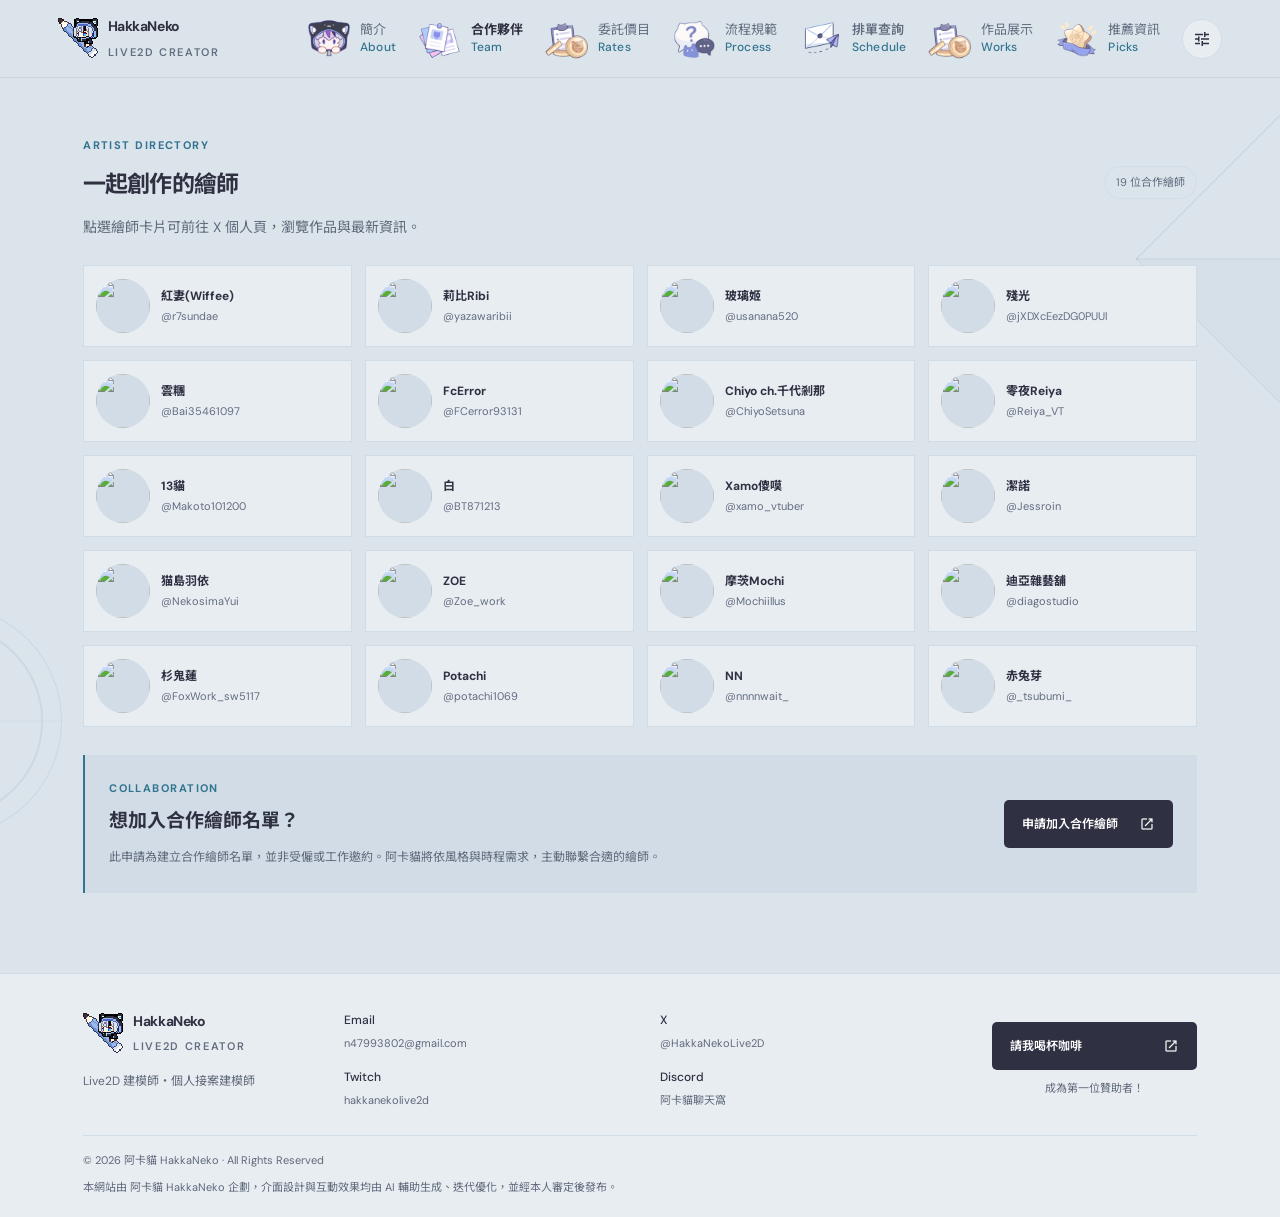
==== commit 3a54b957: "0326" ====
--- a/collab/index.html
+++ b/collab/index.html
@@ -9,7 +9,7 @@
     <meta name="twitter:card" content="summary_large_image" /><meta name="twitter:title" content="合作繪師｜阿卡貓 HakkaNeko" /><meta name="twitter:description" content="認識與阿卡貓合作的繪師，或申請加入合作繪師名單。" />
     <meta name="twitter:image" content="https://hakkanekolive2d.cc/assets/images/hero-happy2024.png" /><meta name="twitter:image:alt" content="阿卡貓 HakkaNeko 的角色插圖" />
     <link rel="icon" href="../assets/images/hakkaneko-pixel.gif" type="image/gif" />
-    <title>合作繪師｜阿卡貓 HakkaNeko</title><script src="../theme-init.js?v=system-theme-follow-1"></script><link rel="stylesheet" href="../styles.css?v=motion-feedback-29" /><script src="../script.js?v=motion-feedback-4" defer></script>
+    <title>合作繪師｜阿卡貓 HakkaNeko</title><script src="../theme-init.js?v=system-theme-follow-1"></script><link rel="stylesheet" href="../styles.css?v=site-preferences-5" /><script src="../script.js?v=site-preferences-5" defer></script>
   </head>
   <body>
     <div class="page-loader" data-page-loader role="status" aria-live="polite" aria-label="頁面載入中">
@@ -23,8 +23,19 @@
       <a class="brand" href="../index.html"><img class="brand-icon" src="../assets/images/hakkaneko-pixel.gif" alt="" aria-hidden="true" /><span>HakkaNeko<small>LIVE2D CREATOR</small></span></a>
       <button class="menu-toggle" aria-label="開啟導覽選單" aria-expanded="false" aria-controls="site-nav"></button>
       <nav class="site-nav" id="site-nav" aria-label="主要導覽">
-        <a class="nav-about" href="../index.html"><span class="nav-label">簡介<span class="nav-label-en" aria-hidden="true">About</span></span></a><a class="current nav-partners" href="index.html" aria-current="page"><span class="nav-label">合作夥伴<span class="nav-label-en" aria-hidden="true">Team</span></span></a><a class="nav-pricing" href="../pricing/"><span class="nav-label">委託價目<span class="nav-label-en" aria-hidden="true">Rates</span></span></a><a class="nav-process" href="../process/"><span class="nav-label">流程規範<span class="nav-label-en" aria-hidden="true">Process</span></span></a><a class="nav-schedule" href="../schedule/"><span class="nav-label">排單查詢<span class="nav-label-en" aria-hidden="true">Schedule</span></span></a><a class="nav-works" href="../works/"><span class="nav-label">作品展示<span class="nav-label-en" aria-hidden="true">Works</span></span></a><a class="nav-recommend" href="../recommend/"><span class="nav-label">推薦資訊<span class="nav-label-en" aria-hidden="true">Picks</span></span></a><button class="theme-toggle" type="button" data-theme-toggle aria-label="日夜模式" aria-pressed="false" title="切換至夜間模式"><span class="material-icon" data-theme-icon aria-hidden="true">dark_mode</span><span data-theme-label>夜間</span></button>
+        <a class="nav-about" href="../index.html"><span class="nav-label">簡介<span class="nav-label-en" aria-hidden="true">About</span></span></a><a class="current nav-partners" href="index.html" aria-current="page"><span class="nav-label">合作夥伴<span class="nav-label-en" aria-hidden="true">Team</span></span></a><a class="nav-pricing" href="../pricing/"><span class="nav-label">委託價目<span class="nav-label-en" aria-hidden="true">Rates</span></span></a><a class="nav-process" href="../process/"><span class="nav-label">流程規範<span class="nav-label-en" aria-hidden="true">Process</span></span></a><a class="nav-schedule" href="../schedule/"><span class="nav-label">排單查詢<span class="nav-label-en" aria-hidden="true">Schedule</span></span></a><a class="nav-works" href="../works/"><span class="nav-label">作品展示<span class="nav-label-en" aria-hidden="true">Works</span></span></a><a class="nav-recommend" href="../recommend/"><span class="nav-label">推薦資訊<span class="nav-label-en" aria-hidden="true">Picks</span></span></a>
+        <div class="site-nav-settings" data-mobile-preferences-target><p class="site-preferences-heading">顯示設定</p></div>
       </nav>
+      <div class="site-preferences">
+        <button class="preferences-toggle" type="button" data-preferences-toggle aria-label="開啟顯示設定" aria-expanded="false" aria-controls="site-preferences-panel"><span class="material-icon" aria-hidden="true">tune</span></button>
+        <div class="site-preferences-panel" id="site-preferences-panel" data-preferences-panel hidden>
+          <p class="site-preferences-heading">顯示設定</p>
+          <div class="site-preferences-controls" data-preferences-controls>
+            <button class="theme-toggle" type="button" data-theme-toggle aria-label="日夜模式" aria-pressed="false"><span class="material-icon" data-theme-icon aria-hidden="true">light_mode</span><span data-theme-label>日間模式</span></button>
+            <button class="theme-toggle" type="button" data-pet-visibility-toggle aria-label="首頁貓球顯示設定" aria-pressed="true"><span class="material-icon" data-pet-visibility-icon aria-hidden="true">visibility</span><span data-pet-visibility-label>貓球顯示中</span></button>
+          </div>
+        </div>
+      </div>
     </header>
     <main id="main">
       <h1 class="visually-hidden">合作</h1>
@@ -135,6 +146,11 @@
             <span class="artist-card-info"><strong>NN</strong><small>@nnnnwait_</small></span>
             <span class="artist-card-arrow" aria-hidden="true"></span>
           </a>
+            <a class="artist-card" href="https://x.com/_tsubumi_" target="_blank" rel="noopener noreferrer" aria-label="赤兔芽，前往 X 個人頁">
+            <span class="artist-card-avatar"><img src="https://pbs.twimg.com/profile_images/1984596464493084677/ZoCzWPu8_400x400.jpg" alt="" loading="lazy" decoding="async" referrerpolicy="no-referrer" /></span>
+            <span class="artist-card-info"><strong>赤兔芽</strong><small>@_tsubumi_</small></span>
+            <span class="artist-card-arrow" aria-hidden="true"></span>
+          </a>
         </div>
         <div class="artist-form-note">
           <div class="artist-form-copy">
--- a/styles.css
+++ b/styles.css
@@ -105,7 +105,10 @@
 .site-nav { margin-left: auto; display: flex; align-items: center; gap: 8px; padding: 0; border: 0; background: transparent; }
 .site-nav a { position: relative; display: inline-flex; flex-shrink: 0; align-items: center; justify-content: center; gap: 7px; padding: 10px 6px; border-radius: 10px; color: var(--muted); font-size: 13px; white-space: nowrap; transition: color .2s ease; }
 .site-nav .nav-about::before, .site-nav .nav-partners::before, .site-nav .nav-pricing::before, .site-nav .nav-process::before, .site-nav .nav-schedule::before, .site-nav .nav-works::before, .site-nav .nav-recommend::before { content: ""; width: 48px; height: 48px; flex: 0 0 48px; background-position: center; background-repeat: no-repeat; background-size: contain; pointer-events: none; }
-.site-nav .nav-about::before, .site-nav .nav-partners::before, .site-nav .nav-works::before, .site-nav .nav-recommend::before { background-image: url("assets/images/icon-pricing.png?v=3"); }
+.site-nav .nav-about::before { background-image: url("assets/images/icon-about.png?v=1"); }
+.site-nav .nav-partners::before { background-image: url("assets/images/icon-partners.png?v=1"); }
+.site-nav .nav-works::before { background-image: url("assets/images/icon-pricing.png?v=3"); }
+.site-nav .nav-recommend::before { background-image: url("assets/images/icon-recommend.png?v=1"); }
 .site-nav .nav-pricing::before { background-image: url("assets/images/icon-pricing.png?v=2"); }
 .site-nav .nav-process::before { background-image: url("assets/images/icon-process.png?v=2"); }
 .site-nav .nav-schedule::before { background-image: url("assets/images/icon-schedule.png?v=2"); }
@@ -135,6 +138,19 @@
 .menu-toggle { display: none; }
 .theme-toggle { min-height: 36px; padding: 6px 10px; display: inline-flex; align-items: center; gap: 7px; border: 1px solid var(--line); border-radius: 999px; color: var(--ink); background: transparent; cursor: pointer; font-size: var(--type-caption); transition: color .2s,background-color .2s,border-color .2s,transform .25s; }
 .theme-toggle:hover, .theme-toggle:focus-visible { color: var(--accent); background: var(--surface); border-color: var(--accent); }
+.theme-toggle[aria-pressed="true"] { color: var(--accent); border-color: var(--accent); background: var(--surface-soft); }
+.theme-toggle:active { transform: scale(.96); }
+.site-preferences { position: relative; z-index: 35; flex: 0 0 auto; }
+.preferences-toggle { width: 40px; height: 40px; display: grid; place-items: center; padding: 0; border: 1px solid var(--line); border-radius: 50%; color: var(--ink); background: var(--surface); cursor: pointer; transition: color .2s,border-color .2s,background-color .2s,transform .2s; }
+.preferences-toggle:hover, .preferences-toggle:focus-visible, .preferences-toggle[aria-expanded="true"] { color: var(--accent); border-color: var(--accent); background: var(--surface-raised); }
+.preferences-toggle .material-icon { font-size: 20px; }
+.site-preferences-panel { position: absolute; top: calc(100% + 12px); right: 0; z-index: 36; width: min(280px,calc(100vw - 24px)); padding: 15px; border: 1px solid var(--line); border-radius: 12px; color: var(--ink); background: var(--surface); box-shadow: 0 12px 28px #292b3226; }
+.site-preferences-panel[hidden] { display: none; }
+.site-preferences-heading { margin: 0 0 12px; font-size: var(--type-ui); font-weight: var(--weight-bold); }
+.site-preferences-controls { display: grid; gap: 8px; }
+.site-preferences-panel .theme-toggle { width: 100%; justify-content: flex-start; border-radius: 9px; }
+.theme-toggle > .material-icon { width: 20px; flex: 0 0 20px; }
+.site-nav-settings { display: none; }
 .material-icon,
 .menu-toggle::before,
 .external-link-icon::before,
@@ -235,8 +251,8 @@
 .hero-frame:hover { border-color: var(--accent); box-shadow: 18px 18px 0 var(--surface-soft), 0 10px 24px #22283a18; }
 .hero-frame:disabled { cursor: default; }
 .hero-frame:focus-visible { outline: 2px solid var(--accent); outline-offset: 5px; }
-.hero-card-dialogue { position: absolute; top: -20px; left: 50%; z-index: 6; width: max-content; max-width: calc(100vw - 40px); padding: 7px 11px; border: 1px solid var(--line); color: var(--ink); background: var(--surface-soft); box-shadow: 3px 3px 0 var(--surface); font-size: var(--type-small); line-height: 1.5; white-space: nowrap; opacity: 0; visibility: hidden; transition: opacity .2s ease,visibility .2s; pointer-events: none; }
-.hero-card-dialogue.is-visible { opacity: 1; visibility: visible; }
+.hero-card-dialogue { position: absolute; top: -20px; left: 50%; z-index: 6; width: max-content; max-width: min(320px,calc(100vw - 40px)); padding: 7px 11px; border: 1px solid var(--line); color: var(--ink); background: var(--surface-soft); box-shadow: 3px 3px 0 var(--surface); font-size: var(--type-small); line-height: 1.5; white-space: normal; text-align: center; opacity: 0; visibility: hidden; transform: translateX(-50%) translateY(4px); transition: opacity .2s ease,visibility .2s,transform .2s ease; pointer-events: none; }
+.hero-card-dialogue.is-visible { opacity: 1; visibility: visible; transform: translateX(-50%) translateY(0); }
 .hero-card-dialogue::after { content: ""; position: absolute; bottom: -4px; left: 50%; width: 7px; height: 7px; border-right: 1px solid var(--line); border-bottom: 1px solid var(--line); background: var(--surface-soft); transform: translateX(-50%) rotate(45deg); }
 .frame-index, .frame-caption { min-height: 25px; display: flex; align-items: center; justify-content: space-between; color: var(--muted); font-size: 9px; letter-spacing: .12em; }
 .frame-index { border-bottom: 1px solid #292b311c; }
@@ -879,6 +895,11 @@
 :root[data-theme="night"] .filter-button { border-color: var(--line); color: var(--text-soft); }
 :root[data-theme="night"] .filter-button.active,
 :root[data-theme="night"] .filter-button:hover { color: #1d2730; background: var(--accent); border-color: var(--accent); }
+:root[data-theme="night"] .recommend-page-content .filter-button.active,
+:root[data-theme="night"] .recommend-page-content .filter-button.active:hover,
+:root[data-theme="night"] .recommend-page-content .button-primary { border-color: var(--accent); color: #191c28; background: var(--accent); }
+:root[data-theme="night"] .recommend-page-content .button-primary:hover,
+:root[data-theme="night"] .recommend-page-content .button-primary:focus-visible { border-color: var(--accent); color: #191c28; background: color-mix(in srgb,var(--accent),var(--ink) 18%); }
 :root[data-theme="night"] .button-outline { border-color: var(--line); }
 :root[data-theme="night"] .button-outline:hover { color: var(--paper); background: var(--accent); }
 :root[data-theme="night"] .status-panel { border-color: var(--line); }
@@ -982,7 +1003,7 @@
   .menu-toggle { width: 40px; height: 40px; display: grid; place-items: center; padding: 9px; border: 0; color: var(--ink); background: transparent; cursor: pointer; }
   .menu-toggle::before { content: "menu"; font-size: 24px; }
   .menu-toggle[aria-expanded="true"]::before { content: "close"; }
-  .site-nav { display: none; position: absolute; top: calc(100% + 8px); left: 4%; right: 4%; padding: 12px 5% 16px; background: var(--paper); border: 1px solid var(--line); border-radius: 16px; box-shadow: 0 12px 24px #292b3218; }
+  .site-nav { display: none; position: absolute; top: calc(100% + 8px); left: auto; right: 4%; width: min(420px,calc(100vw - 32px)); padding: 12px 5% 16px; background: var(--paper); border: 1px solid var(--line); border-radius: 16px; box-shadow: 0 12px 24px #292b3218; }
   .site-nav.is-open, .site-nav.is-closing { display: grid; grid-template-columns: 1fr 1fr; gap: 4px 10px; }
   .site-nav.is-open { animation: menu-arrive .18s cubic-bezier(.2,.8,.2,1) both; }
   .site-nav.is-closing { pointer-events: none; animation: menu-leave .18s ease both; }
@@ -999,7 +1020,7 @@
   .theme-toggle [data-theme-label] { display: inline; }
   .menu-toggle { width: 40px; height: 40px; display: grid; place-items: center; padding: 9px; border: 0; color: var(--ink); background: transparent; cursor: pointer; }
   .menu-toggle::before { content: "menu"; font-size: 24px; }.menu-toggle[aria-expanded="true"]::before { content: "close"; }
-  .site-nav { display: none; position: absolute; top: calc(100% + 8px); left: 4%; right: 4%; padding: 12px 5% 16px; background: var(--paper); border: 1px solid var(--line); border-radius: 16px; box-shadow: 0 12px 24px #292b3218; }
+  .site-nav { display: none; position: absolute; top: calc(100% + 8px); left: auto; right: 4%; width: min(420px,calc(100vw - 32px)); padding: 12px 5% 16px; background: var(--paper); border: 1px solid var(--line); border-radius: 16px; box-shadow: 0 12px 24px #292b3218; }
   .site-nav.is-open, .site-nav.is-closing { display: grid; grid-template-columns: 1fr 1fr; gap: 4px 10px; }
   .site-nav.is-open { animation: menu-arrive .18s cubic-bezier(.2,.8,.2,1) both; }
   .site-nav.is-closing { pointer-events: none; animation: menu-leave .18s ease both; }
@@ -1058,6 +1079,103 @@
   :root[data-theme="night"] .hero-frame::after { animation: none; }
 }
 .work-thumb video { display: block; width: 100%; height: 100%; object-fit: contain; background: #17141b; }
+.desktop-pet { position: fixed; z-index: 20; inset: 0; pointer-events: none; }
+.desktop-pet-stage { position: absolute; inset: 0; pointer-events: none; }
+.desktop-pet-character { position: absolute; z-index: 1; width: 96px; height: 96px; padding: 0; display: grid; place-items: center; border: 0; border-radius: 50%; background: transparent; filter: drop-shadow(0 4px 4px #25283a36); cursor: grab; touch-action: none; pointer-events: auto; will-change: transform; transform: translate3d(var(--pet-x, 0px), var(--pet-y, 0px), 0); }
+.desktop-pet-character { --pet-impact-squash-x: 1.22; --pet-impact-squash-y: .72; --pet-impact-rebound-x: .88; --pet-impact-rebound-y: 1.16; --pet-impact-settle-x: 1.08; --pet-impact-settle-y: .94; }
+.desktop-pet-character[data-impact-bounce="2"] { --pet-impact-squash-x: 1.14; --pet-impact-squash-y: .84; --pet-impact-rebound-x: .94; --pet-impact-rebound-y: 1.08; --pet-impact-settle-x: 1.04; --pet-impact-settle-y: .97; }
+.desktop-pet-character[data-impact-bounce="3"] { --pet-impact-squash-x: 1.07; --pet-impact-squash-y: .92; --pet-impact-rebound-x: .97; --pet-impact-rebound-y: 1.03; --pet-impact-settle-x: 1.01; --pet-impact-settle-y: .99; }
+.desktop-pet-character:hover { filter: drop-shadow(0 5px 7px #25283a52); }
+.desktop-pet-character:active { cursor: grabbing; }
+.desktop-pet-character:focus-visible { outline: 2px solid var(--accent); outline-offset: 3px; }
+.desktop-pet-art { display: block; width: 100%; height: 100%; transform: scaleX(var(--pet-facing, 1)); }
+.desktop-pet-character img { width: 100%; height: 100%; object-fit: contain; pointer-events: none; }
+.desktop-pet-emote { position: absolute; top: -10px; right: -3px; z-index: 2; color: var(--accent); font-size: 25px; font-weight: var(--weight-bold); line-height: 1; opacity: 0; transform: translateY(5px) scale(.65) rotate(-10deg); transition: opacity .15s ease, transform .2s cubic-bezier(.2,1.4,.4,1); pointer-events: none; text-shadow: 0 1px 5px var(--surface); }
+.desktop-pet-character[data-mood]:not([data-mood=""]) .desktop-pet-emote { opacity: 1; transform: translateY(0) scale(1) rotate(0); }
+.desktop-pet-emote.is-animated { animation: desktop-pet-emote-pop 1.7s cubic-bezier(.2,.8,.4,1) infinite; }
+.desktop-pet-emote.is-leaving { animation: desktop-pet-emote-exit .2s ease-in both; }
+.desktop-pet-character[data-mood="curious"] .desktop-pet-emote.is-animated { animation-name: desktop-pet-emote-bob; }
+.desktop-pet-character[data-mood="sleepy"] .desktop-pet-emote.is-animated { animation: desktop-pet-emote-sleep 2s ease-in-out infinite; }
+.desktop-pet-character[data-mood="thoughtful"] .desktop-pet-emote.is-animated { animation-name: desktop-pet-emote-thought; }
+.desktop-pet-character[data-mood="grabbed"] .desktop-pet-emote.is-animated,
+.desktop-pet-character[data-mood="scared"] .desktop-pet-emote.is-animated,
+.desktop-pet-character[data-mood="angry"] .desktop-pet-emote.is-animated { animation-name: desktop-pet-emote-shake; }
+.desktop-pet-character[data-mood="dizzy"] .desktop-pet-emote.is-animated { animation-name: desktop-pet-emote-dizzy; }
+.desktop-pet-character.is-thrown[data-mood="dizzy"] img { animation: desktop-pet-thrown-dizzy .42s linear infinite; }
+.desktop-pet-character[data-mood="angry"] { filter: drop-shadow(0 0 5px #e8686c80); }
+.desktop-pet-character[data-mood="scared"] img { animation: desktop-pet-scared .24s ease-in-out 3; }
+.desktop-pet-character.is-floating img,
+.desktop-pet-character.is-resting img { transform: scale(var(--pet-breath-scale-x, 1), var(--pet-breath-scale-y, 1)); }
+.desktop-pet-character.is-sleeping img { animation: desktop-pet-sleep 1.8s ease-in-out infinite; }
+.desktop-pet-character.is-facing-right .desktop-pet-emote { right: auto; left: -3px; }
+.desktop-pet-character.is-preparing img { animation: desktop-pet-anticipation .18s cubic-bezier(.2,.8,.2,1) both; }
+.desktop-pet-character.is-thrown img { animation: desktop-pet-follow-through .62s ease-in-out infinite alternate; }
+.desktop-pet-character.is-grabbed img { animation: desktop-pet-grab-response .56s cubic-bezier(.2,1.4,.4,1) both; }
+.desktop-pet-character.is-impacting img { animation: desktop-pet-impact .62s cubic-bezier(.2,1.5,.5,1) both; }
+.desktop-pet-character.is-performing img { animation: desktop-pet-performance .82s cubic-bezier(.2,1.4,.4,1) both; }
+.desktop-pet-character.is-anticipating img { animation: desktop-pet-anticipation .18s cubic-bezier(.2,.8,.2,1) both; }
+.desktop-pet-character.is-appearing .desktop-pet-art { animation: desktop-pet-toggle-appear .68s cubic-bezier(.2,1.5,.4,1) both; transform-origin: center bottom; }
+.desktop-pet-character.is-disappearing .desktop-pet-art { animation: desktop-pet-toggle-disappear .72s cubic-bezier(.4,0,.8,.35) both; transform-origin: center bottom; }
+.desktop-pet-character.is-dragging-slow img { transform: rotate(var(--pet-drag-tilt, 0deg)); transition: transform .28s ease-out; }
+.desktop-pet-character.is-dragging-fast img { transform: rotate(var(--pet-drag-tilt, 0deg)) scaleX(var(--pet-drag-stretch, 1)) scaleY(calc(2 - var(--pet-drag-stretch, 1))); transition: transform .08s linear; }
+.desktop-pet-character.is-release-rebound img { animation: desktop-pet-release-rebound .48s cubic-bezier(.2,1.5,.4,1) both; }
+.desktop-pet-character::after { content: "✦"; position: absolute; top: -4px; right: 0; color: var(--accent); font-size: 19px; opacity: 0; pointer-events: none; }
+.desktop-pet-character.is-impacting::after,
+.desktop-pet-character.is-performing::after { animation: desktop-pet-sparkle .62s ease-out both; }
+.desktop-pet-speech { position: absolute; z-index: 2; width: max-content; max-width: min(320px, calc(100vw - 24px)); padding: 7px 11px; border: 1px solid var(--line); color: var(--ink); background: var(--surface); box-shadow: 3px 3px 0 var(--surface-soft); font-size: var(--type-small); line-height: 1.5; white-space: normal; overflow-wrap: anywhere; text-align: center; opacity: 0; visibility: hidden; transform: translateX(-50%) translateY(4px); transition: opacity .16s ease, transform .16s ease, visibility .16s; pointer-events: none; }
+.desktop-pet-speech.is-visible { opacity: 1; visibility: visible; transform: translateX(-50%) translateY(0); }
+.desktop-pet-speech[data-tone="calm"].is-visible { animation: desktop-pet-speech-calm 2.8s ease-in-out infinite; }
+.desktop-pet-speech[data-mood="angry"].is-visible { animation: desktop-pet-speech-angry .08s linear infinite; }
+.desktop-pet-speech-text { display: inline-block; max-width: 100%; vertical-align: middle; }
+.desktop-pet-speech-text > span { display: inline-block; transform-origin: 50% 80%; }
+.desktop-pet-speech[data-tone="calm"] .desktop-pet-speech-text > span { animation: desktop-pet-speech-glyph-calm 3.6s ease-in-out infinite; animation-delay: var(--pet-glyph-delay, 0ms); }
+.desktop-pet-speech[data-mood="angry"].is-visible .desktop-pet-speech-text > span { animation: desktop-pet-speech-glyph-angry .12s linear infinite; animation-delay: var(--pet-glyph-delay, 0ms); }
+.desktop-pet-speech-text.is-typing-tick { animation: desktop-pet-speech-tick .16s ease-out; }
+@keyframes desktop-pet-anticipation { 0% { transform: scale(1,1); } 55% { transform: scale(1.12,.82) rotate(-4deg); } 100% { transform: scale(.9,1.15) rotate(5deg); } }
+@keyframes desktop-pet-follow-through { to { transform: rotate(10deg) scale(.94,1.06); } }
+@keyframes desktop-pet-grab-response { 0%,100% { transform: rotate(0) translateY(0); } 35% { transform: rotate(-3deg) translateY(-1px); } 72% { transform: rotate(2deg) translateY(1px); } }
+@keyframes desktop-pet-release-rebound { 0% { transform: rotate(var(--pet-drag-tilt, 0deg)) scaleX(var(--pet-drag-stretch, 1)) scaleY(calc(2 - var(--pet-drag-stretch, 1))); } 26% { transform: rotate(7deg) scale(1.12,.88); } 52% { transform: rotate(-5deg) scale(.9,1.1); } 78% { transform: rotate(2deg) scale(1.04,.97); } 100% { transform: rotate(0) scale(1); } }
+@keyframes desktop-pet-impact { 0% { transform: scale(1,1); } 22% { transform: scale(var(--pet-impact-squash-x),var(--pet-impact-squash-y)) translateY(4px); } 48% { transform: scale(var(--pet-impact-rebound-x),var(--pet-impact-rebound-y)) translateY(-5px); } 74% { transform: scale(var(--pet-impact-settle-x),var(--pet-impact-settle-y)); } 100% { transform: scale(1,1); } }
+@keyframes desktop-pet-thrown-dizzy { 0% { transform: rotate(-24deg) scale(1); } 50% { transform: rotate(156deg) scale(1.04,.97); } 100% { transform: rotate(336deg) scale(1); } }
+@keyframes desktop-pet-performance { 0% { transform: rotate(0) scale(1); } 24% { transform: rotate(-12deg) scale(.9,1.1); } 54% { transform: rotate(10deg) scale(1.12,.9); } 78% { transform: rotate(-4deg) scale(.97,1.03); } 100% { transform: rotate(0) scale(1); } }
+@keyframes desktop-pet-sparkle { 0% { opacity: 0; transform: translate(0,5px) scale(.4) rotate(-25deg); } 40% { opacity: 1; transform: translate(4px,-8px) scale(1.2) rotate(20deg); } 100% { opacity: 0; transform: translate(9px,-16px) scale(.6) rotate(45deg); } }
+@keyframes desktop-pet-sleep { 0%,100% { transform: translateY(0) scale(1); } 50% { transform: translateY(3px) scale(1.03,.97); } }
+@keyframes desktop-pet-scared { 0%,100% { transform: translateX(0) rotate(0); } 35% { transform: translateX(-4px) rotate(-4deg); } 70% { transform: translateX(4px) rotate(4deg); } }
+@keyframes desktop-pet-emote-pop { 0%,58%,100% { transform: translateY(0) scale(1) rotate(0); } 10% { transform: translateY(6px) scale(.65) rotate(-10deg); } 24% { transform: translateY(-9px) scale(1.3) rotate(8deg); } 38% { transform: translateY(2px) scale(.94) rotate(-3deg); } }
+@keyframes desktop-pet-emote-exit { 0% { opacity: 1; transform: translateY(0) scale(1) rotate(0); } 100% { opacity: 0; transform: translateY(-5px) scale(.82) rotate(6deg); } }
+@keyframes desktop-pet-emote-bob { 0%,100% { transform: translateY(0) rotate(0) scale(1); } 22% { transform: translateY(-7px) rotate(-9deg) scale(1.12); } 44% { transform: translateY(1px) rotate(6deg) scale(.96); } 70% { transform: translateY(-2px) rotate(-3deg); } }
+@keyframes desktop-pet-emote-sleep { 0%,100% { transform: translateY(0) scale(1); } 28% { transform: translateY(-7px) scale(1.08); } 50% { transform: translateY(0) scale(.98); } 76% { transform: translateY(-4px) scale(1.04); } }
+@keyframes desktop-pet-emote-shake { 0%,100% { transform: translateX(0) rotate(0) scale(1); } 7% { transform: translateX(-4px) rotate(-12deg) scale(1.08); } 14% { transform: translateX(4px) rotate(12deg); } 21% { transform: translateX(-3px) rotate(-8deg); } 28% { transform: translateX(3px) rotate(7deg); } 42%,78% { transform: translateX(0) rotate(0) scale(1); } }
+@keyframes desktop-pet-emote-dizzy { 0% { transform: translate(0,0) rotate(-24deg) scale(.96); } 50% { transform: translate(0,-3px) rotate(156deg) scale(1.08); } 100% { transform: translate(0,0) rotate(336deg) scale(.96); } }
+@keyframes desktop-pet-emote-thought { 0%,100% { opacity: .75; transform: translateY(0) scale(.92); } 40% { opacity: 1; transform: translateY(-5px) scale(1.16); } 72% { opacity: .85; transform: translateY(1px) scale(1); } }
+@keyframes desktop-pet-speech-calm { 0%,100% { transform: translateX(-50%) translateY(0); } 50% { transform: translateX(-50%) translateY(-3px); } }
+@keyframes desktop-pet-speech-angry { 0%,100% { transform: translateX(-50%) translateY(0) rotate(0); } 25% { transform: translateX(calc(-50% - 2px)) translateY(-1px) rotate(-1deg); } 75% { transform: translateX(calc(-50% + 2px)) translateY(1px) rotate(1deg); } }
+@keyframes desktop-pet-toggle-appear { 0% { scale: .42; opacity: 0; rotate: -12deg; } 56% { scale: 1.14; opacity: 1; rotate: 5deg; } 78% { scale: .93; rotate: -2deg; } 100% { scale: 1; opacity: 1; rotate: 0deg; } }
+@keyframes desktop-pet-toggle-disappear { 0% { scale: 1; opacity: 1; rotate: 0deg; } 38% { scale: 1.12; opacity: 1; rotate: -5deg; } 100% { scale: .08; opacity: 0; rotate: 12deg; } }
+@keyframes desktop-pet-speech-glyph-calm { 0%,100% { transform: translateY(0) rotate(0); } 25% { transform: translateY(-1px) rotate(2deg); } 50% { transform: translateY(0) rotate(4deg); } 75% { transform: translateY(1px) rotate(6deg); } }
+@keyframes desktop-pet-speech-glyph-angry { 0%,100% { transform: translateX(0) rotate(0); } 25% { transform: translateX(-1px) rotate(-3deg); } 75% { transform: translateX(1px) rotate(3deg); } }
+@keyframes desktop-pet-speech-tick { 0% { transform: translateY(2px) scale(.96); opacity: .7; } 70% { transform: translateY(-1px) scale(1.02); opacity: 1; } 100% { transform: translateY(0) scale(1); opacity: 1; } }
+@media (max-width: 700px) {
+  .desktop-pet-character { width: 64px; height: 64px; }
+  .desktop-pet-emote { top: -8px; font-size: 20px; }
+}
+@media (max-width: 900px) {
+  .site-preferences.is-menu-mode { display: none; }
+  .site-nav-settings { display: grid; grid-column: 1 / -1; gap: 8px; padding-top: 12px; border-top: 1px solid var(--line); }
+  .site-nav-settings .site-preferences-heading { margin: 0; color: var(--muted); }
+  .site-nav-settings .site-preferences-controls { grid-template-columns: repeat(2,minmax(0,1fr)); gap: 8px; }
+  .site-nav-settings .theme-toggle { min-height: 42px; justify-content: flex-start; padding-inline: 8px; border-radius: 9px; }
+  .site-nav.is-open a { justify-content: flex-start; text-align: left; }
+}
+@media (prefers-reduced-motion: reduce) {
+  .desktop-pet-character img,
+  .desktop-pet-character.is-appearing .desktop-pet-art,
+  .desktop-pet-character.is-disappearing .desktop-pet-art,
+  .desktop-pet-emote,
+  .desktop-pet-speech,
+  .desktop-pet-speech-text,
+  .desktop-pet-speech-text > span { animation: none !important; }
+}
 .work-video-fallback { position: absolute; inset: 0; display: grid; place-items: center; padding: 20px; color: var(--muted); background: var(--surface-soft); font-size: var(--type-small); text-align: center; }
 .work-video-fallback[hidden] { display: none; }
 .work-model-preview { width: 100%; height: 100%; display: grid; place-items: center; color: var(--accent); background: linear-gradient(145deg,var(--surface-soft),var(--surface)); font-size: 18px; font-weight: var(--weight-bold); letter-spacing: .12em; }
@@ -1104,7 +1222,6 @@
 .work-filter-list [role="tab"] { width: 100%; text-align: left; }
 .work-filter-list [role="tab"][aria-selected="true"] { color: var(--ink); background: var(--surface-soft); box-shadow: none; }
 .channel-toolbar { display: flex; align-items: center; justify-content: space-between; gap: 16px; margin: 24px 0 9px; }
-.channel-filters { margin: 0; }
 .channel-updated p { margin: 0; color: var(--muted); font-size: var(--type-caption); white-space: nowrap; }
 .channel-status-message { min-height: 44px; margin: 0 0 16px; padding: 12px 15px; border: 1px solid var(--line); color: var(--text-soft); font-size: var(--type-small); }
 .channel-grid { display: grid; grid-template-columns: repeat(2,minmax(0,1fr)); grid-auto-rows: 1fr; align-items: stretch; gap: 17px; }
@@ -1132,6 +1249,16 @@
 .fanart-status { margin: 25px 0 0; color: var(--muted); font-size: var(--type-caption); }
 .fanart-filters { margin: 10px 0 16px; }
 .fanart-grid { display: grid; grid-template-columns: repeat(3,minmax(0,1fr)); gap: 17px; }
+.recommend-page-content .filter-button { border-color: var(--line); color: var(--text-soft); background: var(--surface); }
+.recommend-page-content .filter-button:hover { border-color: var(--accent); color: var(--accent); background: var(--surface-raised); box-shadow: 0 3px 10px #25283a12; }
+.recommend-page-content .filter-button.active,
+.recommend-page-content .filter-button.active:hover { border-color: var(--accent); color: #fff; background: var(--accent); box-shadow: 0 4px 12px #32748f35; }
+.recommend-page-content .button-primary { border-color: var(--accent); color: #fff; background: var(--accent); }
+.recommend-page-content .button-primary:hover,
+.recommend-page-content .button-primary:focus-visible { border-color: var(--accent); color: #fff; background: color-mix(in srgb,var(--accent),var(--ink) 18%); }
+.recommend-page-content .fanart-r18-gate .button-text { padding-inline: 12px; border-color: var(--line); color: var(--text-soft); background: var(--surface); }
+.recommend-page-content .fanart-r18-gate .button-text:hover,
+.recommend-page-content .fanart-r18-gate .button-text:focus-visible { border-color: var(--accent); color: var(--accent); background: var(--surface-raised); }
 .fanart-character-intro { margin-top: 28px; }
 .fanart-character-intro-heading { margin-bottom: 16px; }
 .fanart-character-intro-heading h3 { margin: 0 0 6px; font-size: var(--type-ui); }
@@ -1148,7 +1275,9 @@
 .fanart-character-card p { margin: 0 0 9px; color: var(--text-soft); font-size: var(--type-small); line-height: 1.8; }
 .fanart-character-card p:last-child { margin-bottom: 0; }
 .fanart-card { min-width: 0; overflow: hidden; border: 1px solid var(--line); background: var(--surface); }
-.fanart-media { aspect-ratio: 4 / 3; overflow: hidden; background: var(--surface-soft); }
+.fanart-media { position: relative; aspect-ratio: 4 / 3; overflow: hidden; background: var(--surface-soft); }
+.fanart-media.is-loading::after { position: absolute; inset: 0; background: linear-gradient(105deg,transparent 25%,var(--surface-raised) 45%,transparent 65%); background-size: 220% 100%; animation: fanart-skeleton-shimmer 1.4s ease-in-out infinite; content: ""; pointer-events: none; }
+@keyframes fanart-skeleton-shimmer { to { background-position-x: -220%; } }
 .fanart-media img,.fanart-media video { display: block; width: 100%; height: 100%; object-fit: contain; opacity: 0; transition: opacity .22s ease; }
 .fanart-media img.is-loaded,.fanart-media video.is-loaded { opacity: 1; }
 .fanart-media-button { position: relative; display: block; width: 100%; height: 100%; padding: 0; overflow: hidden; border: 0; color: inherit; background: transparent; cursor: zoom-in; }
@@ -1168,15 +1297,18 @@
 .fanart-r18-gate { display: flex; align-items: center; justify-content: space-between; flex-wrap: wrap; gap: 14px; padding: 16px; border: 1px dashed var(--line); background: var(--surface-raised); }
 .fanart-r18-gate[hidden], .fanart-r18 [data-fanart-r18-retry][hidden] { display: none; }
 .fanart-r18-gate p { margin: 0; color: var(--muted); font-size: var(--type-small); }
+.fanart-r18-gate-actions { display: flex; align-items: center; flex-wrap: wrap; justify-content: flex-end; gap: 8px; }
 .fanart-r18-content[hidden] { display: none; }
 .fanart-r18-status { margin: 0 0 14px; color: var(--muted); font-size: var(--type-caption); }
+@media (prefers-reduced-motion: reduce) {
+  .fanart-media.is-loading::after { animation: none; }
+}
 @media (max-width: 900px) {
   .channel-toolbar { align-items: flex-start; flex-direction: column; }
   .fanart-grid { grid-template-columns: repeat(2,minmax(0,1fr)); }
   .fanart-character-grid { grid-template-columns: repeat(2,minmax(0,1fr)); }
 }
 @media (max-width: 700px) {
-  .hero-card-dialogue { display: none; }
   body::before { top: 11vh; right: -135px; width: 210px; height: 210px; }
   body::after { bottom: 6vh; left: -112px; width: 165px; height: 165px; }
   .work-filter-list { flex-wrap: nowrap; }
@@ -1215,7 +1347,7 @@
 @media (max-width: 700px) {
   .site-nav.is-open, .site-nav.is-closing { grid-template-columns: minmax(0, 1fr); gap: 3px; }
   .site-nav .nav-schedule { grid-column: auto; justify-self: stretch; margin-top: 0; }
-  .site-nav.is-open a { text-align: center; transition: color .2s ease, background-color .2s ease, box-shadow .2s ease; }
+  .site-nav.is-open a { justify-content: flex-start; text-align: left; transition: color .2s ease, background-color .2s ease, box-shadow .2s ease; }
 }
 @media (prefers-reduced-motion: no-preference) {
   .faq-list details[open] > p,
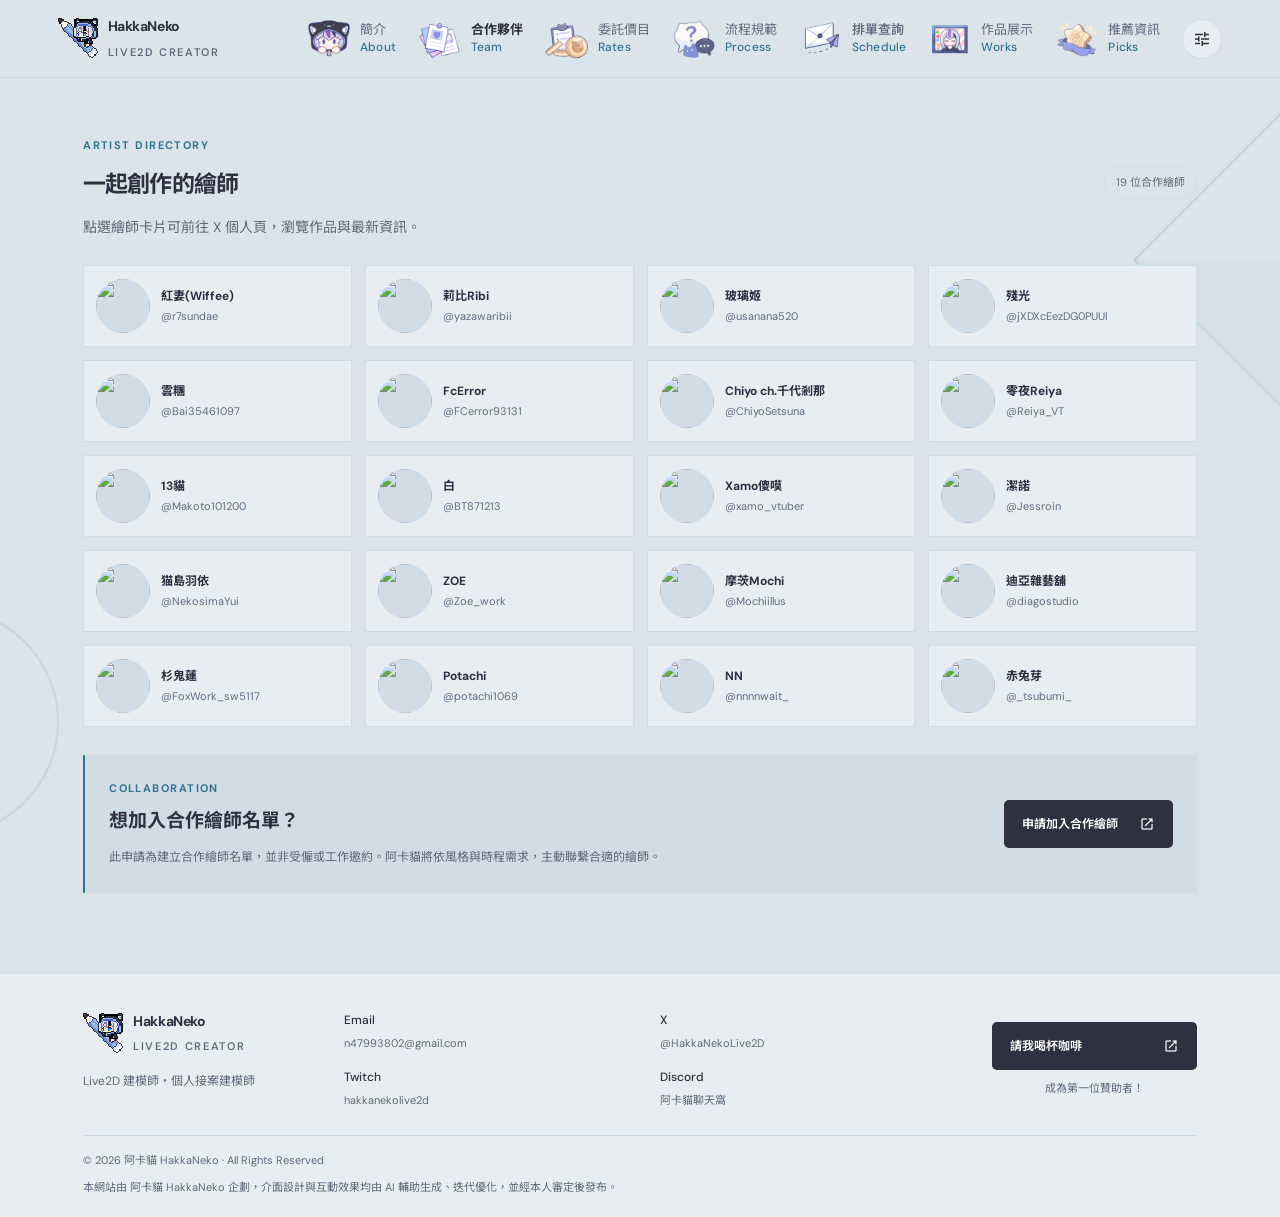
==== commit 1110a062: "1933" ====
--- a/collab/index.html
+++ b/collab/index.html
@@ -9,7 +9,7 @@
     <meta name="twitter:card" content="summary_large_image" /><meta name="twitter:title" content="合作繪師｜阿卡貓 HakkaNeko" /><meta name="twitter:description" content="認識與阿卡貓合作的繪師，或申請加入合作繪師名單。" />
     <meta name="twitter:image" content="https://hakkanekolive2d.cc/assets/images/hero-happy2024.png" /><meta name="twitter:image:alt" content="阿卡貓 HakkaNeko 的角色插圖" />
     <link rel="icon" href="../assets/images/hakkaneko-pixel.gif" type="image/gif" />
-    <title>合作繪師｜阿卡貓 HakkaNeko</title><script src="../theme-init.js?v=system-theme-follow-1"></script><link rel="stylesheet" href="../styles.css?v=site-preferences-5" /><script src="../script.js?v=site-preferences-5" defer></script>
+    <title>合作繪師｜阿卡貓 HakkaNeko</title><script src="../theme-init.js?v=system-theme-follow-1"></script><link rel="stylesheet" href="../styles.css?v=site-background-flow-14" /><script src="../script.js?v=site-preferences-9" defer></script>
   </head>
   <body>
     <div class="page-loader" data-page-loader role="status" aria-live="polite" aria-label="頁面載入中">
--- a/styles.css
+++ b/styles.css
@@ -66,16 +66,24 @@
 input, textarea, select, [contenteditable]:not([contenteditable="false"]), [contenteditable]:not([contenteditable="false"]) * { -webkit-user-select: text; user-select: text; }
 body::before,
 body::after { content: ""; position: fixed; z-index: -1; pointer-events: none; border: 1px solid var(--geo-line); }
-body::before { top: 12vh; right: -220px; width: 300px; height: 300px; transform: rotate(45deg); background: linear-gradient(135deg,transparent 49.7%,var(--geo-line) 50%,transparent 50.3%),linear-gradient(45deg,transparent 49.7%,var(--geo-line) 50%,transparent 50.3%),linear-gradient(135deg,transparent 50%,var(--geo-fill) 50.2%); }
+body::before { top: 12vh; right: -220px; width: 300px; height: 300px; transform: rotate(45deg); background: linear-gradient(45deg,transparent 49.7%,var(--geo-line) 50%,transparent 50.3%),linear-gradient(135deg,transparent 50%,var(--geo-fill) 50.2%); }
 body::after { bottom: 7vh; left: -170px; width: 230px; height: 230px; border-radius: 50%; background: radial-gradient(circle,transparent 58%,var(--geo-line) 59% 59.4%,transparent 60%),linear-gradient(0deg,transparent 49.7%,var(--geo-line) 50%,transparent 50.3%),linear-gradient(90deg,transparent 49.7%,var(--geo-line) 50%,transparent 50.3%); }
 @keyframes geometry-line-flow { to { --geometry-light-angle: 360deg; } }
 @media (min-width: 701px) {
-  :root[data-theme="night"] body::before,
-  :root[data-theme="night"] body::after,
-  :root[data-theme="night"] .hero-frame::after { animation: geometry-line-flow 30s linear infinite; }
-  :root[data-theme="night"] body::before { border: 2px solid transparent; border-image: conic-gradient(from var(--geometry-light-angle),var(--geo-line) 0deg 304deg,var(--geo-glow) 322deg 330deg,var(--geo-line) 348deg 360deg) 1; filter: drop-shadow(0 0 3px var(--geo-glow)); }
-  :root[data-theme="night"] body::after { border: 0; background: conic-gradient(from var(--geometry-light-angle),var(--geo-line) 0deg 286deg,var(--geo-glow) 302deg 338deg,var(--geo-line) 354deg 360deg); -webkit-mask: radial-gradient(circle closest-side,transparent calc(100% - 4px),#000 calc(100% - 2px),transparent 100%); mask: radial-gradient(circle closest-side,transparent calc(100% - 4px),#000 calc(100% - 2px),transparent 100%); filter: drop-shadow(0 0 7px var(--geo-glow)); animation-delay: -10s; }
-  :root[data-theme="night"] .hero-frame::after { content: ""; position: absolute; inset: -2px; border: 2px solid transparent; border-image: conic-gradient(from var(--geometry-light-angle),var(--line) 0deg 304deg,var(--geo-glow) 322deg 330deg,var(--line) 348deg 360deg) 1; pointer-events: none; filter: drop-shadow(0 0 3px var(--geo-glow)); animation-delay: -20s; }
+  body::before { border: 2px solid transparent; border-image: conic-gradient(from var(--geometry-light-angle),var(--geo-line) 0deg 304deg,var(--geo-glow) 322deg 330deg,var(--geo-line) 348deg 360deg) 1; filter: drop-shadow(0 0 3px var(--geo-glow)); }
+  body::after { border: 0; background: conic-gradient(from var(--geometry-light-angle),var(--geo-line) 0deg 286deg,var(--geo-glow) 302deg 338deg,var(--geo-line) 354deg 360deg); -webkit-mask: radial-gradient(circle closest-side,transparent calc(100% - 4px),#000 calc(100% - 2px),transparent 100%); mask: radial-gradient(circle closest-side,transparent calc(100% - 4px),#000 calc(100% - 2px),transparent 100%); filter: drop-shadow(0 0 7px var(--geo-glow)); }
+  :root[data-theme="night"] .hero-frame::after { content: ""; position: absolute; inset: -1px; border: 1px solid transparent; border-image: conic-gradient(from var(--geometry-light-angle),var(--line) 0deg 304deg,var(--geo-glow) 322deg 330deg,var(--line) 348deg 360deg) 1; pointer-events: none; filter: drop-shadow(0 0 1.5px var(--geo-glow)); }
+}
+@media (min-width: 701px) and (prefers-reduced-motion: no-preference) {
+  body::before,
+  body::after { animation: geometry-line-flow 24s linear infinite; }
+  body::after { animation-delay: -10s; }
+  :root[data-theme="night"] .hero-frame::after { animation: geometry-line-flow 30s linear infinite; animation-delay: -20s; }
+}
+@media (prefers-reduced-motion: reduce) {
+  body::before,
+  body::after,
+  :root[data-theme="night"] .hero-frame::after { animation: none; }
 }
 .page-loader { position: fixed; z-index: 1000; inset: 0; display: grid; place-items: center; padding: 24px; color: var(--ink); background: var(--paper); opacity: 1; visibility: visible; transition: opacity .24s ease,visibility 0s linear .24s; }
 .page-loader[hidden],html[data-page-loader-seen="true"] .page-loader:not([data-page-loader-wait-for]) { display: none; }
@@ -107,7 +115,7 @@
 .site-nav .nav-about::before, .site-nav .nav-partners::before, .site-nav .nav-pricing::before, .site-nav .nav-process::before, .site-nav .nav-schedule::before, .site-nav .nav-works::before, .site-nav .nav-recommend::before { content: ""; width: 48px; height: 48px; flex: 0 0 48px; background-position: center; background-repeat: no-repeat; background-size: contain; pointer-events: none; }
 .site-nav .nav-about::before { background-image: url("assets/images/icon-about.png?v=1"); }
 .site-nav .nav-partners::before { background-image: url("assets/images/icon-partners.png?v=1"); }
-.site-nav .nav-works::before { background-image: url("assets/images/icon-pricing.png?v=3"); }
+.site-nav .nav-works::before { background-image: url("assets/images/icon-works.png?v=1"); }
 .site-nav .nav-recommend::before { background-image: url("assets/images/icon-recommend.png?v=1"); }
 .site-nav .nav-pricing::before { background-image: url("assets/images/icon-pricing.png?v=2"); }
 .site-nav .nav-process::before { background-image: url("assets/images/icon-process.png?v=2"); }
@@ -855,7 +863,7 @@
   --channel-unknown-bg: #393222;
 }
 
-:root[data-theme="night"] body { color: var(--ink); background: var(--paper); }
+:root[data-theme="night"] body { color: var(--ink); background-color: var(--paper); }
 :root[data-theme="night"] ::selection { background: #3a4e63; color: var(--ink); }
 :root[data-theme="night"] .skip-link,
 :root[data-theme="night"] .site-header { background: var(--surface); }
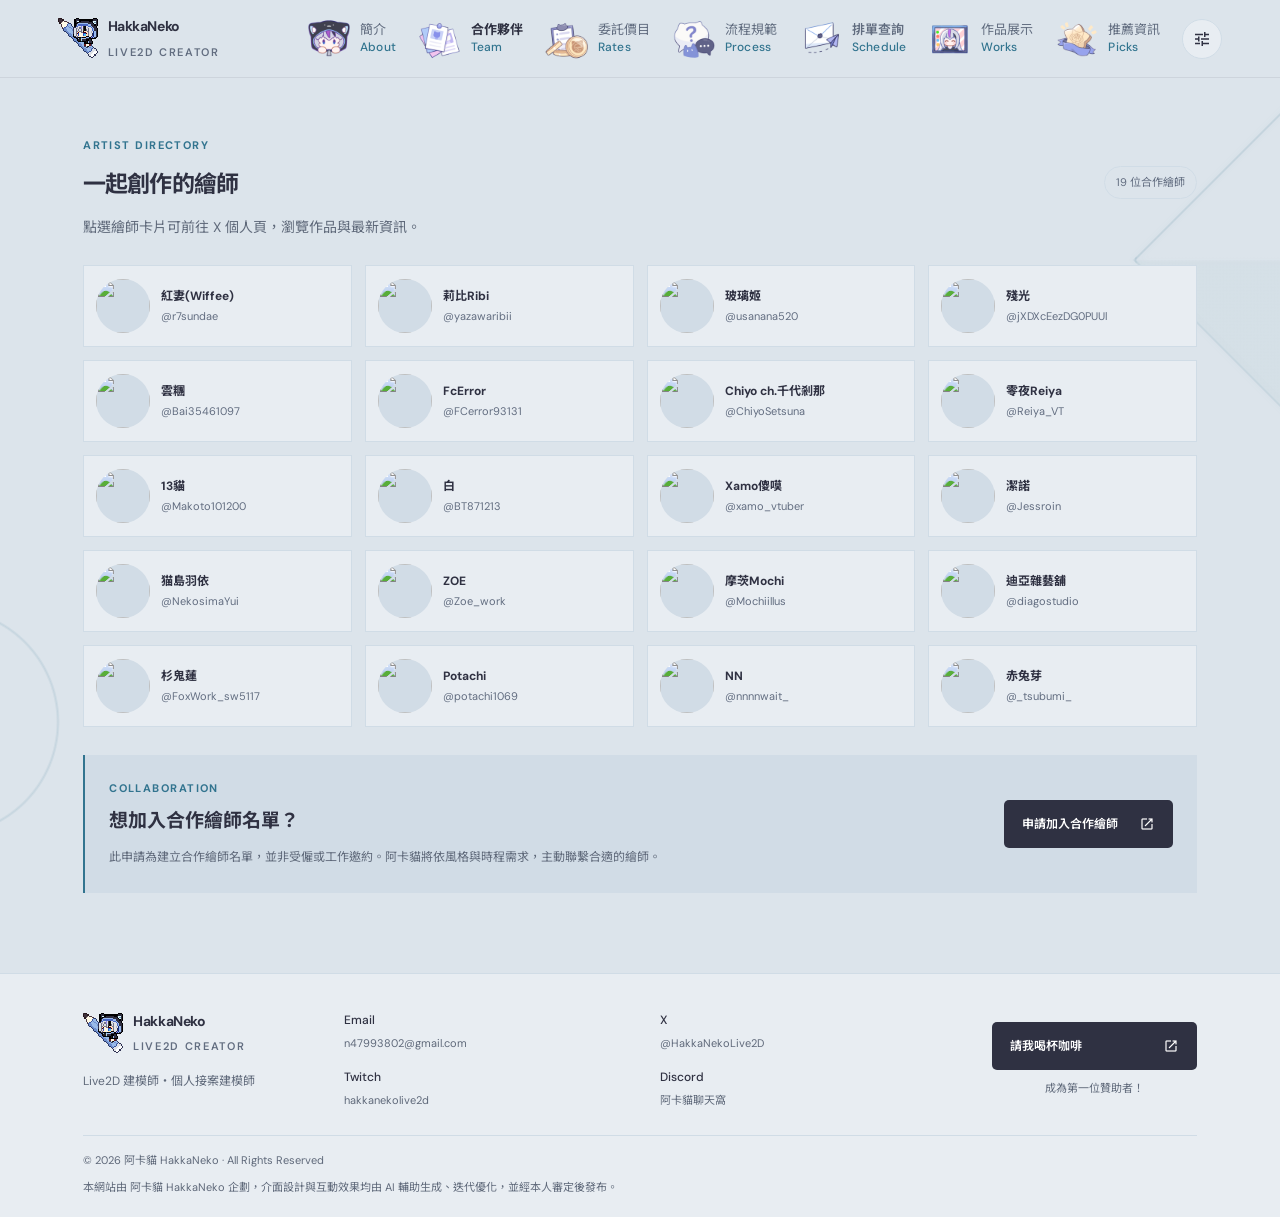
==== commit 0e18ae72: "1349" ====
--- a/collab/index.html
+++ b/collab/index.html
@@ -20,10 +20,10 @@
     </div>
     <a class="skip-link" href="#main">跳至主要內容</a>
     <header class="site-header">
-      <a class="brand" href="../index.html"><img class="brand-icon" src="../assets/images/hakkaneko-pixel.gif" alt="" aria-hidden="true" /><span>HakkaNeko<small>LIVE2D CREATOR</small></span></a>
+      <a class="brand" href="../"><img class="brand-icon" src="../assets/images/hakkaneko-pixel.gif" alt="" aria-hidden="true" /><span>HakkaNeko<small>LIVE2D CREATOR</small></span></a>
       <button class="menu-toggle" aria-label="開啟導覽選單" aria-expanded="false" aria-controls="site-nav"></button>
       <nav class="site-nav" id="site-nav" aria-label="主要導覽">
-        <a class="nav-about" href="../index.html"><span class="nav-label">簡介<span class="nav-label-en" aria-hidden="true">About</span></span></a><a class="current nav-partners" href="index.html" aria-current="page"><span class="nav-label">合作夥伴<span class="nav-label-en" aria-hidden="true">Team</span></span></a><a class="nav-pricing" href="../pricing/"><span class="nav-label">委託價目<span class="nav-label-en" aria-hidden="true">Rates</span></span></a><a class="nav-process" href="../process/"><span class="nav-label">流程規範<span class="nav-label-en" aria-hidden="true">Process</span></span></a><a class="nav-schedule" href="../schedule/"><span class="nav-label">排單查詢<span class="nav-label-en" aria-hidden="true">Schedule</span></span></a><a class="nav-works" href="../works/"><span class="nav-label">作品展示<span class="nav-label-en" aria-hidden="true">Works</span></span></a><a class="nav-recommend" href="../recommend/"><span class="nav-label">推薦資訊<span class="nav-label-en" aria-hidden="true">Picks</span></span></a>
+        <a class="nav-about" href="../"><span class="nav-label">簡介<span class="nav-label-en" aria-hidden="true">About</span></span></a><a class="current nav-partners" href="./" aria-current="page"><span class="nav-label">合作夥伴<span class="nav-label-en" aria-hidden="true">Team</span></span></a><a class="nav-pricing" href="../pricing/"><span class="nav-label">委託價目<span class="nav-label-en" aria-hidden="true">Rates</span></span></a><a class="nav-process" href="../process/"><span class="nav-label">流程規範<span class="nav-label-en" aria-hidden="true">Process</span></span></a><a class="nav-schedule" href="../schedule/"><span class="nav-label">排單查詢<span class="nav-label-en" aria-hidden="true">Schedule</span></span></a><a class="nav-works" href="../works/"><span class="nav-label">作品展示<span class="nav-label-en" aria-hidden="true">Works</span></span></a><a class="nav-recommend" href="../recommend/"><span class="nav-label">推薦資訊<span class="nav-label-en" aria-hidden="true">Picks</span></span></a>
         <div class="site-nav-settings" data-mobile-preferences-target><p class="site-preferences-heading">顯示設定</p></div>
       </nav>
       <div class="site-preferences">
@@ -165,7 +165,7 @@
     <footer class="site-footer inner-footer">
       <div class="footer-main">
         <div class="footer-identity">
-          <a class="brand" href="../index.html"><img class="brand-icon" src="../assets/images/hakkaneko-pixel.gif" alt="" aria-hidden="true" /><span>HakkaNeko<small>LIVE2D CREATOR</small></span></a>
+          <a class="brand" href="../"><img class="brand-icon" src="../assets/images/hakkaneko-pixel.gif" alt="" aria-hidden="true" /><span>HakkaNeko<small>LIVE2D CREATOR</small></span></a>
           <p class="footer-role">Live2D 建模師・個人接案建模師</p>
         </div>
         <nav class="footer-links" aria-label="社群與聯絡方式">
--- a/styles.css
+++ b/styles.css
@@ -1229,9 +1229,15 @@
 }
 .work-filter-list [role="tab"] { width: 100%; text-align: left; }
 .work-filter-list [role="tab"][aria-selected="true"] { color: var(--ink); background: var(--surface-soft); box-shadow: none; }
-.channel-toolbar { display: flex; align-items: center; justify-content: space-between; gap: 16px; margin: 24px 0 9px; }
+.channel-toolbar { display: flex; align-items: center; justify-content: flex-start; flex-wrap: wrap; gap: 12px; margin: 24px 0 9px; }
+.channel-refresh-button { min-height: 36px; padding: 0 12px; justify-content: center; gap: 8px; border-color: var(--line); color: var(--text-soft); background: var(--surface); cursor: pointer; }
+.channel-refresh-button:hover:not(:disabled), .channel-refresh-button:focus-visible { border-color: var(--accent); color: var(--accent); background: var(--surface-raised); }
+.channel-refresh-button:disabled { opacity: .65; cursor: wait; }
+.channel-refresh-button[aria-busy="true"] .material-icon { animation: channel-refresh-spin .8s linear infinite; }
+@keyframes channel-refresh-spin { to { transform: rotate(360deg); } }
 .channel-updated p { margin: 0; color: var(--muted); font-size: var(--type-caption); white-space: nowrap; }
 .channel-status-message { min-height: 44px; margin: 0 0 16px; padding: 12px 15px; border: 1px solid var(--line); color: var(--text-soft); font-size: var(--type-small); }
+.channel-status-message[hidden] { display: none; }
 .channel-grid { display: grid; grid-template-columns: repeat(2,minmax(0,1fr)); grid-auto-rows: 1fr; align-items: stretch; gap: 17px; }
 .channel-card { min-width: 0; min-height: 300px; display: flex; flex-direction: column; gap: 14px; padding: 19px; border: 1px solid var(--line); background: var(--surface); transition: border-color .2s ease,box-shadow .25s ease; }
 .channel-card:hover, .channel-card:focus-within { border-color: var(--accent); box-shadow: 0 8px 22px #22283a13; }
@@ -1310,9 +1316,10 @@
 .fanart-r18-status { margin: 0 0 14px; color: var(--muted); font-size: var(--type-caption); }
 @media (prefers-reduced-motion: reduce) {
   .fanart-media.is-loading::after { animation: none; }
+  .channel-refresh-button[aria-busy="true"] .material-icon { animation: none; }
 }
 @media (max-width: 900px) {
-  .channel-toolbar { align-items: flex-start; flex-direction: column; }
+  .channel-toolbar { align-items: flex-start; }
   .fanart-grid { grid-template-columns: repeat(2,minmax(0,1fr)); }
   .fanart-character-grid { grid-template-columns: repeat(2,minmax(0,1fr)); }
 }
